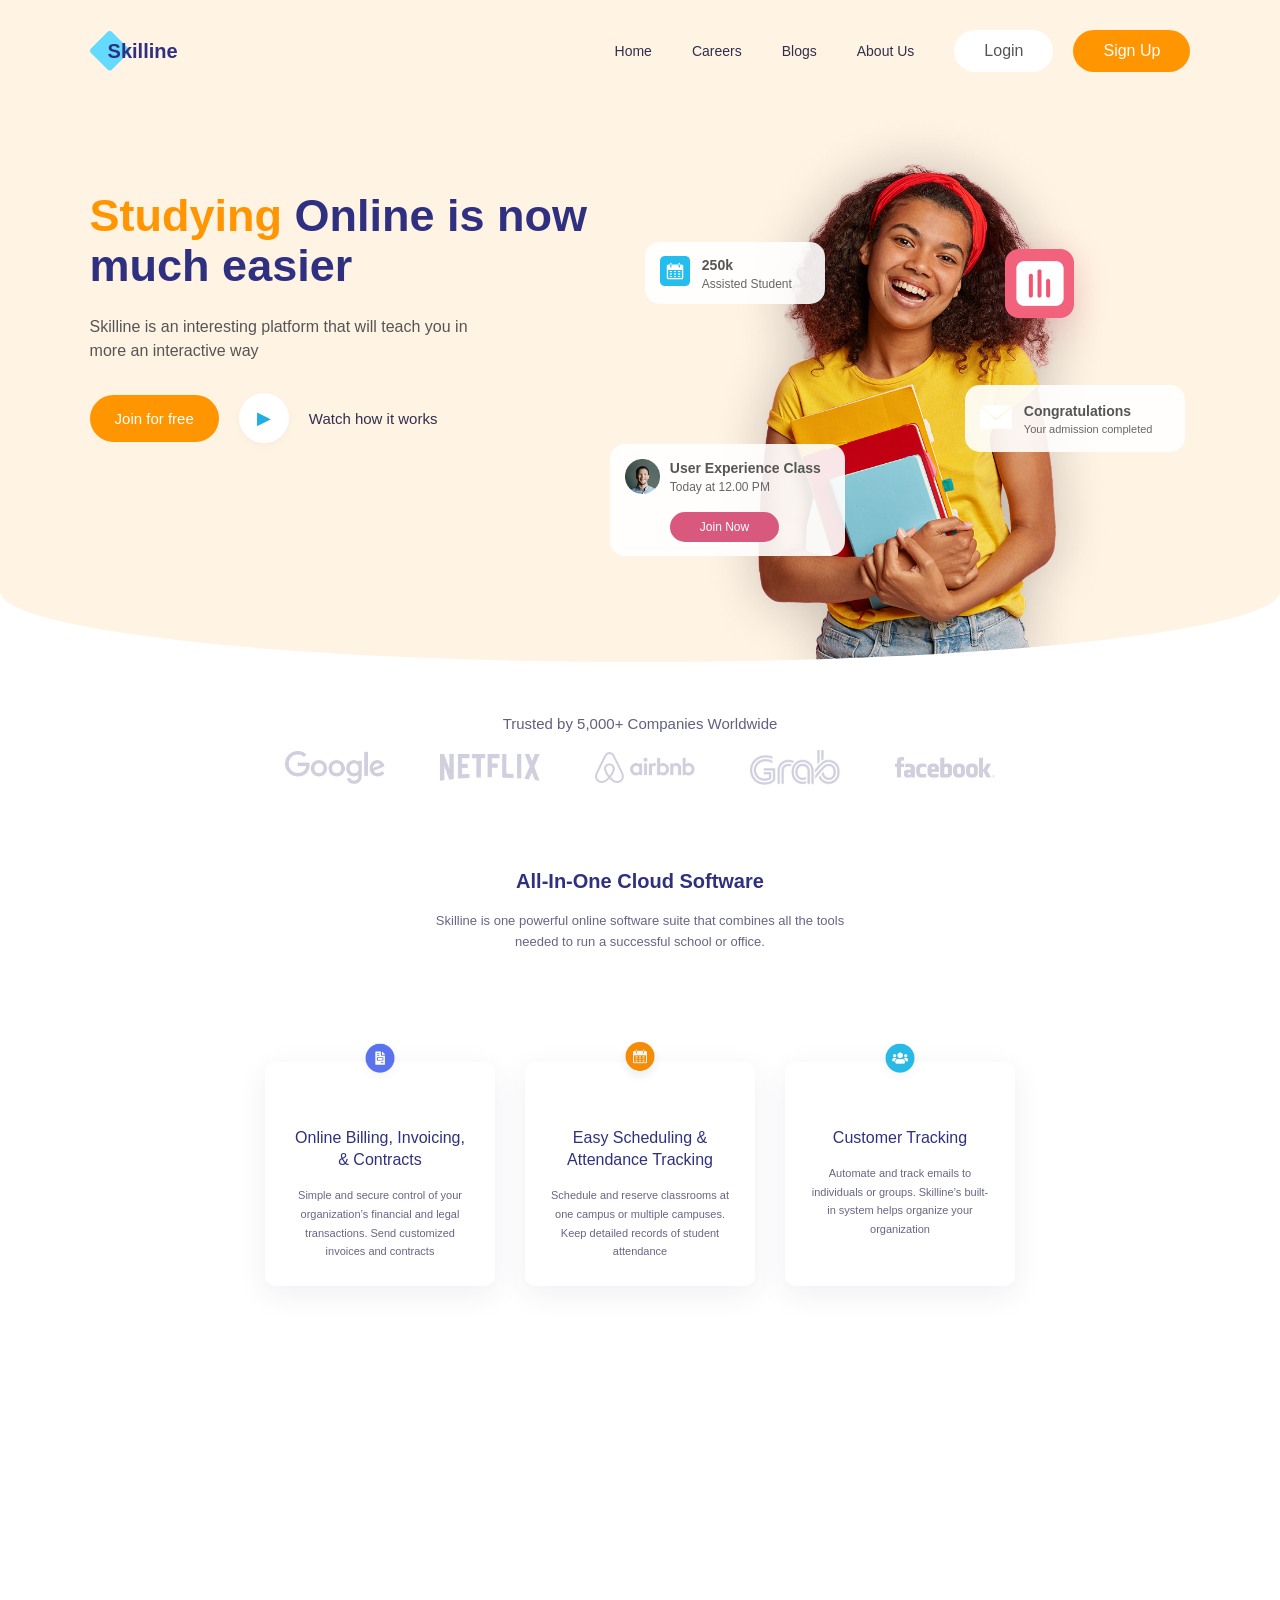
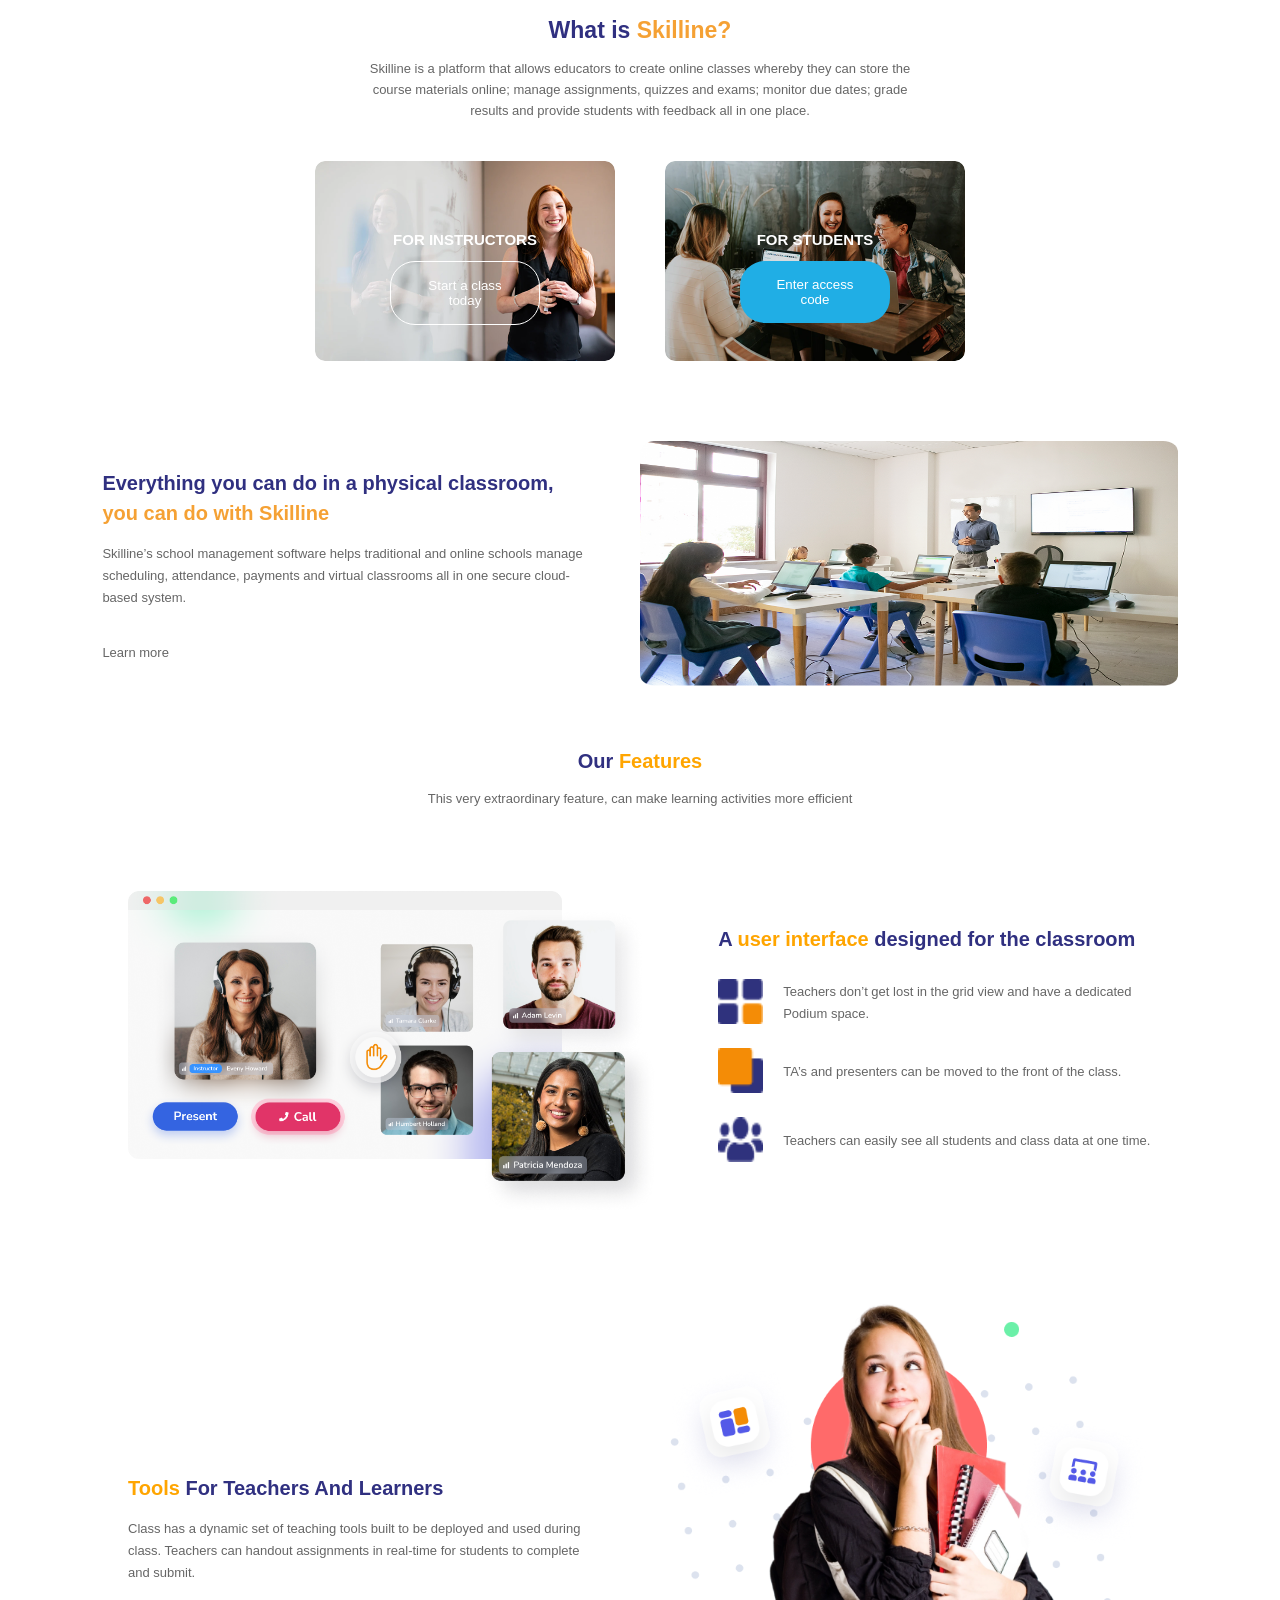
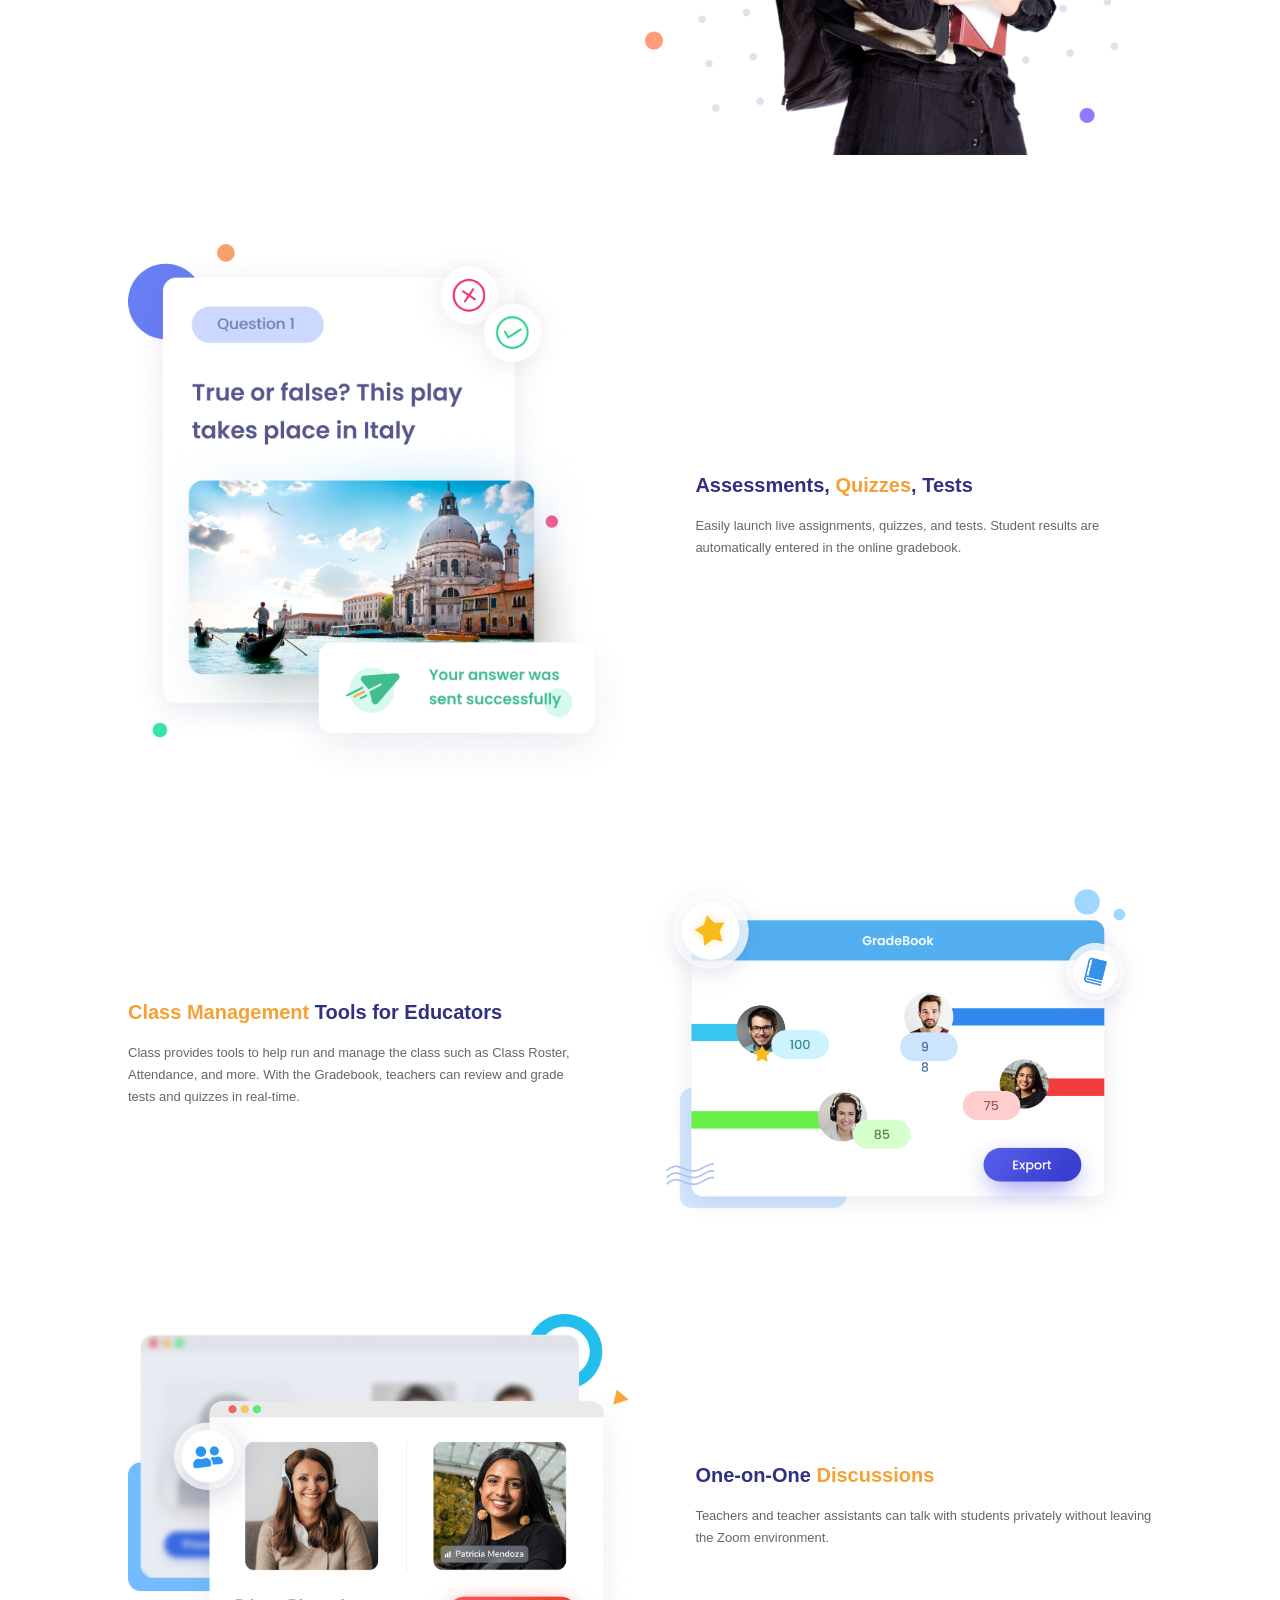
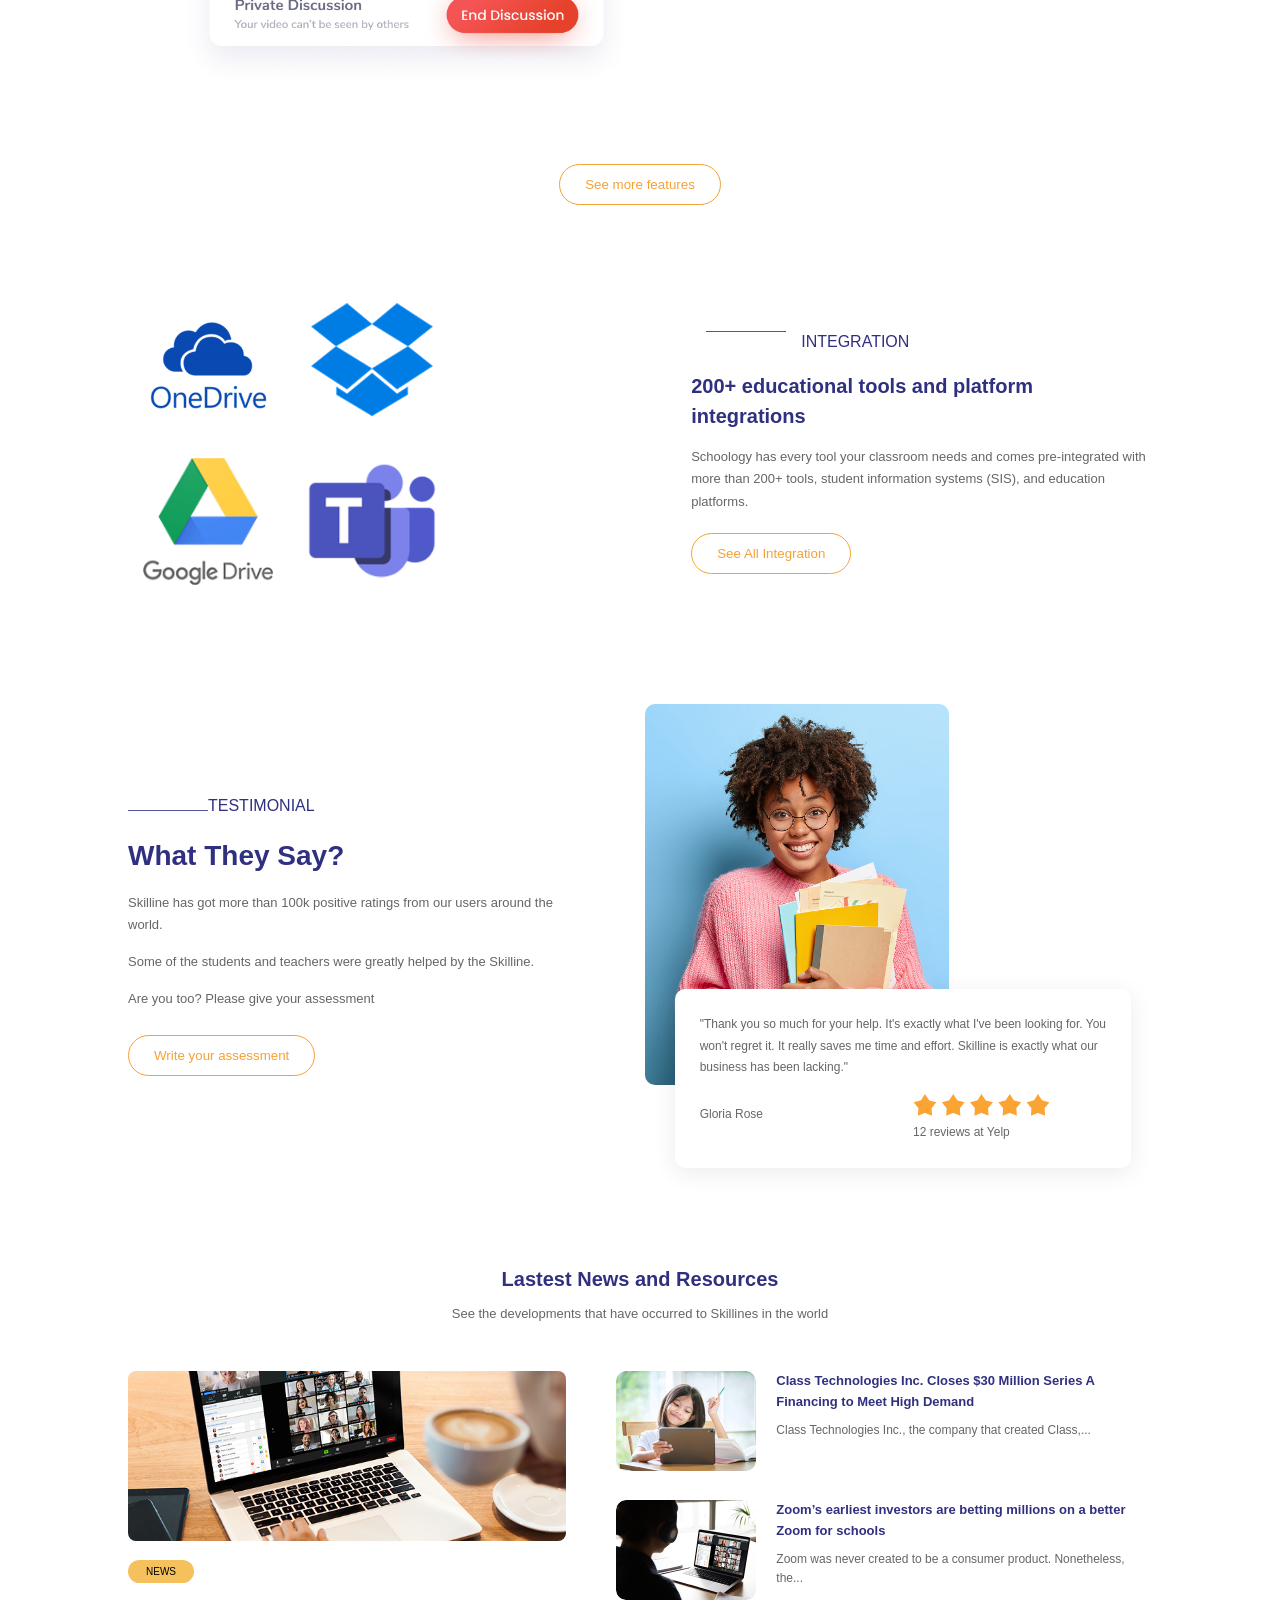
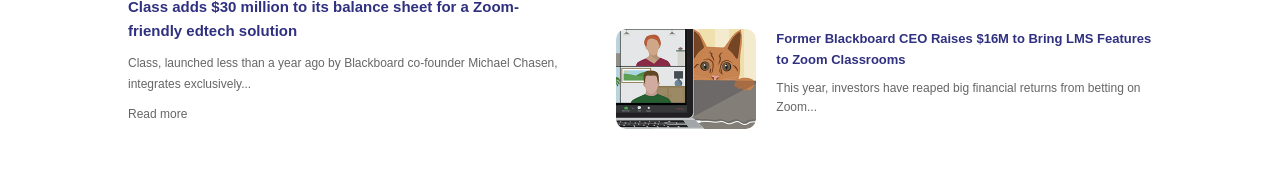
==== index.html @ 7d3dae61 "About section added" ====
<!doctype html>
<html lang="en">
  <head>
    <meta charset="UTF-8" />
    <meta name="viewport" content="width=device-width, initial-scale=1.0" />
    <title>Online learning landing page</title>
    <link rel="stylesheet" href="style.css" />
  </head>
  <body>
    <div class="main-wrapper">
      <header>
        <div class="home-wrapper">
          <div class="header">
            <div class="logo">
              <img src="images/Polygon 1.png" width="40px" height="40px" />
              <span class="logo-text">Skilline </span>
            </div>
            <div class="navbar">
              <div class="nav">
                <ul>
                  <li>Home</li>
                  <li>Careers</li>
                  <li>Blogs</li>
                  <li>About Us</li>
                </ul>
              </div>
              <div class="btn">
                <button class="btn-1">Login</button>
                <button class="btn-2">Sign Up</button>
              </div>
            </div>
          </div>
        </div>
      </header>
      <!-- home section -->
      <section class="hero">
        <div class="hero-content">
          <h1><span>Studying</span> Online is now much easier</h1>

          <p class="p1">
            Skilline is an interesting platform that will teach you in more an
            interactive way
          </p>

          <div class="hero-buttons">
            <button>Join for free</button>
            <button class="watch">▶</button>
            <span>Watch how it works</span>
          </div>
        </div>
        <div class="box">
          <div class="small-box1">
            <div class="student-box">
              <div><img src="images/Group 6.png" alt="" /></div>
              <div>
                <strong>250k</strong>
                <p>Assisted Student</p>
              </div>
            </div>
            <div class="user-box">
              <div><img src="images/Ellipse.png" alt="" /></div>
              <div>
                <strong>User Experience Class</strong><br />
                <p>Today at 12.00 PM</p>
                <br />
                <button>Join Now</button>
              </div>
            </div>
          </div>

          <div class="hero-image">
            <img
              src="images/lovely-teenage-girl-with-curly-hair-posing-yellow-tshirt-min 1.png"
              alt="Student"
            />
          </div>
          <div class="small-box2">
            <div class="icon"><img src="images/Group 9.png" alt="" /></div>
            <div class="congratulations-box">
              <div><img src="images/email 2 1.png" alt="" /></div>
              <div>
                <strong>Congratulations</strong>
                <p>Your admission completed</p>
              </div>
            </div>
          </div>
        </div>
      </section>
      <!-- career section -->
      <section class="career-section">
        <div class="wrapper">
          <div class="row-1">
            <p>Trusted by 5,000+ Companies Worldwide</p>
            <div>
              <img src="images/google-2015 1.png" alt="" />
              <img src="images/Vector (1).png" alt="" />
              <img src="images/Vector (2).png" alt="" />
              <img src="images/Vector (3).png" alt="" />
              <img src="images/Vector.png" alt="" />
            </div>
          </div>
          <div class="row-2">
            <h5>All-In-One Cloud Software</h5>
            <p>
              Skilline is one powerful online software suite that combines all
              the tools needed to run a successful school or office.
            </p>
          </div>
          <div class="row-3">
            <img src="images/Group 79.png" alt="" />
            <img src="images/Group 80.png" alt="" />
            <img src="images/Group 81.png" alt="" />
          </div>
          <div class="row-4">
            <div>
              <h5>Online Billing, Invoicing, & Contracts</h5>
              <p>
                Simple and secure control of your organization’s financial and
                legal transactions. Send customized invoices and contracts
              </p>
            </div>
            <div>
              <h5>Easy Scheduling & Attendance Tracking</h5>
              <p>
                Schedule and reserve classrooms at one campus or multiple
                campuses. Keep detailed records of student attendance
              </p>
            </div>
            <div>
              <h5>Customer Tracking</h5>
              <p>
                Automate and track emails to individuals or groups. Skilline’s
                built-in system helps organize your organization
              </p>
            </div>
          </div>
        </div>
      </section>
      <!-- blog section -->
      <section class="blog-section">
        <div class="blog-wrapper">
          <div class="blog-section">
            <div class="blog-row-1">
              <div class="ro1-content">
                <h4>What is <span>Skilline?</span></h4>
                <p>
                  Skilline is a platform that allows educators to create online
                  classes whereby they can store the course materials online;
                  manage assignments, quizzes and exams; monitor due dates;
                  grade results and provide students with feedback all in one
                  place.
                </p>
              </div>

              <div>
                <div>
                  <strong>FOR INSTRUCTORS</strong>
                  <button class="r-btn">Start a class today</button>
                  <img src="images/Rectangle 19.png" alt="" />
                </div>
                <div>
                  <strong>FOR STUDENTS</strong>
                  <button class="r-btn">Enter access code</button>
                  <img src="images/Rectangle 21.png" alt="" />
                </div>
              </div>
            </div>
            <div class="blog-row-2">
              <div>
                <strong
                  >Everything you can do in a physical classroom,
                  <span>you can do with Skilline</span></strong
                >
                <p>
                  Skilline’s school management software helps traditional and
                  online schools manage scheduling, attendance, payments and
                  virtual classrooms all in one secure cloud-based system.
                </p>
                <br />
                <p>Learn more</p>
              </div>
              <div>
                <img
                  src="images/confident-teacher-explaining-lesson-pupils 1.png"
                  alt=""
                />
              </div>
            </div>
          </div>
        </div>
      </section>
      <!-- about section -->
      <section class="about-section">
        <div class="about">
          <div class="about-row-1">
            <h5>Our <span>Features</span></h5>
            <p>
              This very extraordinary feature, can make learning activities more
              efficient
            </p>
          </div>

          <div class="about-row-2">
            <div class="col-1">
              <img
                src="images/Group 71.png"
                alt=""
                width="600px"
                height="336px"
              />
            </div>
            <div class="col-2">
              <h4>A <span>user interface</span> designed for the classroom</h4>
              <div class="about-row2-col2">
                <div><img src="images/Group 72.png" alt="" /></div>
                <div>
                  <p>
                    Teachers don’t get lost in the grid view and have a
                    dedicated Podium space.
                  </p>
                </div>
              </div>
              <div class="about-row2-col3">
                <div><img src="images/Group 73.png" alt="" /></div>
                <div>
                  <p>
                    TA’s and presenters can be moved to the front of the class.
                  </p>
                </div>
              </div>
              <div class="about-row2-col4">
                <div><img src="images/Vector (4).png" alt="" /></div>
                <div>
                  <p>
                    Teachers can easily see all students and class data at one
                    time.
                  </p>
                </div>
              </div>
            </div>
          </div>
          <div class="about-row-3">
            <div class="about-row-3-col-1">
              <h4><span> Tools</span> For Teachers And Learners</h4>
              <p>
                Class has a dynamic set of teaching tools built to be deployed
                and used during class. Teachers can handout assignments in
                real-time for students to complete and submit.
              </p>
            </div>
            <div class="about-row-3-col-2">
              <img src="images/Group 122.png" alt="" />
            </div>
          </div>
          <div class="about-row-4">
            <div class="about-row-4-col-1">
              <img src="images/Group 92.png" alt="" />
            </div>
            <div class="about-row-4-col-2">
              <h4>Assessments, <span>Quizzes</span>, Tests</h4>
              <p>
                Easily launch live assignments, quizzes, and tests. Student
                results are automatically entered in the online gradebook.
              </p>
            </div>
          </div>
          <div class="about-row-5">
            <div class="about-row-5-col-1">
              <h4><span>Class Management</span> Tools for Educators</h4>
              <p>
                Class provides tools to help run and manage the class such as
                Class Roster, Attendance, and more. With the Gradebook, teachers
                can review and grade tests and quizzes in real-time.
              </p>
            </div>
            <div class="about-row-5-col-2">
              <img src="images/Group 124.png" alt="" />
            </div>
          </div>
          <div class="about-row-6">
            <div class="about-row-6-col-1">
              <img src="images/Group 106.png" alt="" />
            </div>
            <div class="about-row-6-col-2">
              <h4>One-on-One <span>Discussions</span></h4>
              <p>
                Teachers and teacher assistants can talk with students privately
                without leaving the Zoom environment.
              </p>
            </div>
          </div>
          <div class="about-row-btn">
            <button>See more features</button>
          </div>
          <div class="about-row-7">
            <div>
              <img src="images/image 2.png" alt="" />
              <img src="images/image 5.png" alt="" />
              <img src="images/image 3.png" alt="" />
              <img src="images/image 6.png" alt="" />
            </div>
            <div>
              <img src="images/Line 5.png" alt="" />INTEGRATION
              <h4>200+ educational tools and platform integrations</h4>
              <p>
                Schoology has every tool your classroom needs and comes
                pre-integrated with more than 200+ tools, student information
                systems (SIS), and education platforms.
              </p>
              <button>See All Integration</button>
            </div>
          </div>
          <div class="about-row-8">
            <div class="about-row-8-col-1">
              <img src="images/Line 5.png" alt="" />TESTIMONIAL
              <h4>What They Say?</h4>
              <p>
                Skilline has got more than 100k positive ratings from our users
                around the world.
              </p>
              <p>
                Some of the students and teachers were greatly helped by the
                Skilline.
              </p>
              <p>Are you too? Please give your assessment</p>
              <button>Write your assessment</button>
            </div>
            <div class="about-row-8-col-2">
              <div>
                <img
                  src="images/smiling-woman-with-afro-posing-pink-sweater 1.png"
                  alt=""
                />
              </div>
              <div>
                <p>
                  "Thank you so much for your help. It's exactly what I've been
                  looking for. You won't regret it. It really saves me time and
                  effort. Skilline is exactly what our business has been
                  lacking."
                </p>
                <div class="name-rate">
                  <div class="name"><p>Gloria Rose</p></div>
                  <div class="rate">
                    <img src="images/Group 29.png" alt="" />
                    <p>12 reviews at Yelp</p>
                  </div>
                </div>
              </div>
            </div>
          </div>
          <div class="about-row-9">
            <div class="about-row-9-R1">
              <h4>Lastest News and Resources</h4>
              <p>
                See the developments that have occurred to Skillines in the
                world
              </p>
            </div>
            <div class="about-row-9-R2">
              <div class="about-row-9-R2-col-1">
                <img src="images/Rectangle 32.png" alt="" />
                <button>NEWS</button>
                <h5>
                  Class adds $30 million to its balance sheet for a
                  Zoom-friendly edtech solution
                </h5>
                <p>
                  Class, launched less than a year ago by Blackboard co-founder
                  Michael Chasen, integrates exclusively...
                </p>
                <p>Read more</p>
              </div>
              <div class="about-row-9-R2-col-2">
                <div class="news-1">
                  <div><img src="images/Rectangle 33.png" alt="" /></div>
                  <div>
                    <h5>
                      Class Technologies Inc. Closes $30 Million Series A
                      Financing to Meet High Demand
                    </h5>
                    <p>
                      Class Technologies Inc., the company that created
                      Class,...
                    </p>
                  </div>
                </div>
                <div class="news-2">
                  <div><img src="images/Rectangle 34.png" alt="" /></div>
                  <div>
                    <h5>
                      Zoom’s earliest investors are betting millions on a better
                      Zoom for schools
                    </h5>
                    <p>
                      Zoom was never created to be a consumer product.
                      Nonetheless, the...
                    </p>
                  </div>
                </div>
                <div class="news-3">
                  <div><img src="images/Rectangle 37.png" alt="" /></div>
                  <div>
                    <h5>
                      Former Blackboard CEO Raises $16M to Bring LMS Features to
                      Zoom Classrooms
                    </h5>
                    <p>
                      This year, investors have reaped big financial returns
                      from betting on Zoom...
                    </p>
                  </div>
                </div>
              </div>
            </div>
          </div>
        </div>
      </section>
    </div>

</body>

</html>
---- style.css ----
* {
  margin: 0;
  padding: 0;
  box-sizing: border-box;
}

body {
  font-family: Arial, Helvetica, sans-serif;
  color: #303080;
}
.main-wrapper {
}

/* HEADER */

.home-wrapper {
  background-color: #fff3e4;
  padding: 30px 7% 0;
}

.header {
  display: flex;
  justify-content: space-between;
  align-items: center;
}

/* LOGO */

.logo {
  display: flex;
  align-items: center;
  gap: 8px;
}

.logo img {
  width: 40px;
  height: 40px;
}

.logo-text {
  font-size: 20px;
  font-weight: 600;
  margin-left: -30px;
}

/* NAVIGATION */

.navbar {
  display: flex;
  align-items: center;
  gap: 40px;
}

.nav ul {
  display: flex;
  align-items: center;
  gap: 40px;
  list-style: none;
}

.nav li {
  color: #30304d;
  font-size: 14px;
  cursor: pointer;
}

/* HEADER BUTTONS */

.btn {
  display: flex;
  gap: 20px;
}

.btn button {
  padding: 12px 30px;
  border: none;
  border-radius: 25px;
  cursor: pointer;
}

.btn-1 {
  background-color: white;
  color: #555;
  font-size: 1rem;
  font-weight: 400;
}

.btn-2 {
  background-color: #ff9500;
  color: white;
  font-size: 1rem;
  font-weight: 400;
}

/* HERO */

.hero {
  position: relative;
  background-color: #fff3e4;
  min-height: 590px;
  padding: 100px 7% 0;
  display: flex;
  align-items: center;
  overflow: hidden;
  border-radius: 0 0 50% 50% / 0 0 12% 12%;
}

/* HERO CONTENT */

.hero-content {
  width: 48%;
  z-index: 3;
  margin-top: -200px;
}

.hero-content h1 {
  font-size: 45px;
  line-height: 1.1;
  color: #303080;
  max-width: 500px;
}

.hero-content h1 span {
  color: #ff9500;
}

/* DESCRIPTION */

.hero-content p {
  margin-top: 25px;
  line-height: 1.5;
  color: #555;
  max-width: 400px;
}

/* HERO BUTTONS */

.hero-buttons {
  display: flex;
  align-items: center;
  gap: 20px;
  margin-top: 30px;
}

.hero-buttons button {
  border: none;
  border-radius: 25px;
  cursor: pointer;
}

/* JOIN FOR FREE */

.hero-buttons button:first-child {
  padding: 15px 25px;
  background-color: #ff9500;
  color: white;
  font-size: 15px;
}

/* PLAY BUTTON */

.watch {
  width: 50px;
  height: 50px;
  background-color: white;
  color: #20aee5;
  font-size: 18px;
  box-shadow: 0 3px 10px rgba(0, 0, 0, 0.03);
}

/* WATCH TEXT */

.hero-buttons span {
  color: #30304d;
  font-size: 15px;
}

/* RIGHT SIDE */

.box {
  position: absolute;
  right: 9%;
  bottom: 0;
  width: 550px;
  height: 520px;
}

/* GIRL IMAGE */

.hero-image {
  position: absolute;
  right: 40px;
  bottom: 0;
  width: 430px;
  z-index: 2;
}

.hero-image img {
  display: block;
  width: 100%;
  height: auto;
}

/* 250K STUDENT CARD */

.small-box1 {
  position: absolute;
  left: -60px;
  top: 100px;
  z-index: 4;
}

/* CARD */

.student-box {
  background-color: rgba(255, 255, 255, 0.9);
  padding: 15px;
  width: 180px;
  height: 62px;
  border-radius: 15px;
  display: flex;
  align-items: center;
  gap: 12px;
  margin-left: 90px;
}

/* ICON */

.student-box img {
  width: 30px;
  height: auto;
}

/* NUMBER */

.student-box strong {
  font-size: 14px;
  color: #555;
}

/* TEXT */

.student-box p {
  font-size: 12px;
  color: #666;
  margin-top: 3px;
}

/* USER EXPERIENCE CARD */

.user-box {
  background-color: rgba(255, 255, 255, 0.9);
  padding: 15px;
  width: 235px;
  height: 112px;
  border-radius: 15px;
  display: flex;
  align-items: flex-start;
  gap: 10px;
  margin-top: 140px;
  margin-left: 55px;
}

/* USER IMAGE */

.user-box img {
  width: 35px;
  height: 35px;
}

/* USER TITLE */

.user-box strong {
  font-size: 14px;
  color: #555;
}

/* USER TIME */

.user-box p {
  font-size: 12px;
  color: #666;
  margin-top: 3px;
}

/* JOIN NOW BUTTON */

.user-box button {
  padding: 8px 30px;
  border: none;
  border-radius: 25px;
  background-color: #d8587e;
  color: white;
  cursor: pointer;
  font-size: 12px;
}

/* CONGRATULATIONS CARD */

.small-box2 {
  position: absolute;
  right: -70px;
  top: 215px;
  z-index: 4;
}

/* CARD */

.congratulations-box {
  background-color: rgba(255, 255, 255, 0.9);
  padding: 15px;
  width: 220px;
  height: 67px;
  border-radius: 15px;
  display: flex;
  align-items: center;
  gap: 12px;
  margin-top: 15px;
  margin-right: 50px;
}

/* EMAIL ICON */

.congratulations-box img {
  width: 32px;
  height: auto;
}

/* TITLE */

.congratulations-box strong {
  font-size: 14px;
  color: #555;
}

/* DESCRIPTION */

.congratulations-box p {
  font-size: 11px;
  color: #666;
  margin-top: 3px;
}

/* PINK CHART ICON */

.icon {
  margin-top: -140px;
}

/* Career section */
/*  */
.wrapper {
  width: 100%;
  min-height: 100vh;
  padding: 28px 8% 70px;
  text-align: center;
}

.row-1 {
  display: flex;
  flex-direction: column;
  align-items: center;
}



.row-1 > p {
  font-size: 15px;
  color: #606080;
  margin-bottom: 18px;
}

/* COMPANY LOGOS */

.row-1 > div {
  width: 100%;
  display: flex;
  align-items: center;
  justify-content: center;
  gap: 55px;
}

/* LOGO IMAGES */

.row-1 img {
  max-width: 100px;
  max-height: 35px;
}

.row-2 {
  margin-top: 85px;
  display: flex;
  flex-direction: column;
  align-items: center;
}

/* HEADING */

.row-2 h5 {
  font-size: 20px;
  color: #303080;
  font-weight: 700;
  margin-bottom: 18px;
}

.row-2 h5 span {
  color: #ff9500;
}

/* DESCRIPTION */

.row-2 p {
  max-width: 410px;
  font-size: 13px;
  line-height: 1.6;
  color: #666685;
}

.row-3 {
  display: grid;
  grid-template-columns: repeat(3, 1fr);
  gap: 30px;
  max-width: 750px;
  margin: 82px auto 0;
}

/* ICONS */

.row-3 img {
  width: 52px;
  height: 52px;
  justify-self: center;
  position: relative;
  z-index: 2;
}

.row-4 {
  display: grid;
  grid-template-columns: repeat(3, 1fr);
  gap: 30px;
  max-width: 750px;
  margin: -25px auto 0;
}

/* INDIVIDUAL CARD */

.row-4 > div {
  min-height: 215px;
  padding: 65px 25px 25px;
  background-color: #ffffff;
  border-radius: 10px;
  box-shadow: 0 8px 30px rgba(45, 45, 100, 0.08);
  display: flex;
  flex-direction: column;
  align-items: center;
}

/* CARD HEADING */

.row-4 h5 {
  max-width: 210px;
  font-size: 16px;
  line-height: 1.4;
  color: #303080;
  font-weight: 500;
  margin-bottom: 15px;
}

/* CARD DESCRIPTION */

.row-4 p {
  max-width: 205px;
  font-size: 11px;
  line-height: 1.7;
  color: #666685;
}
.career-section {
  margin-top: 25px;
}
.blog-wrapper {
    width: 100%;
    padding: 30px 8%;
}

/* blog section */
/* FIRST ROW */

.blog-row-1 {
    text-align: center;
}

.ro1-content h4 {
    font-size: 23px;
    margin-bottom: 15px;
     span{
      color: #F5A134;
    }
}

.ro1-content p {
    width: 550px;
    max-width: 100%;
    margin: auto;
    line-height: 1.6;
    color: #666;
    font-size: 13px;
}


/* TOP IMAGES */

.blog-row-1 > div:nth-child(2) {
    display: flex;
    justify-content: center;
    gap: 50px;
    margin-top: 40px;
}

.blog-row-1 > div:nth-child(2) > div {
    width: 300px;
    height: 200px;
    position: relative;
    overflow: hidden;
    border-radius: 10px;
}

.blog-row-1 img {
    width: 100%;
    height: 100%;
    object-fit: cover;
}


/* TEXT ON IMAGES */

.blog-row-1 strong {
    position: absolute;
    top: 70px;
    left: 0;
    width: 100%;
    color: white;
    z-index: 2;
    font-size: 15px;
}


/* BUTTONS ON IMAGES */

.blog-row-1 .r-btn {
    position: absolute;
    top: 100px;
    left: 50%;
    transform: translateX(-50%);
    padding: 1rem 2rem;
    border: 1px solid white;
    border-radius: 25px;
    background: transparent;
    color: white;
    z-index: 2;
    
}

.blog-row-1 > div:nth-child(2) > div:nth-child(2) button {
    background: #20aee5;
    border: none;
   
}


/* SECOND ROW */

.blog-row-2 {
    display: flex;
    align-items: center;
    justify-content: space-between;

    gap: 50px;

    margin-top: 80px;
}


/* LEFT SIDE */

.blog-row-2 > div:first-child {
    width: 45%;
}

.blog-row-2 strong {
    font-size: 20px;
    line-height: 1.5;
    span{
      color: #F5A134;
    }
}

.blog-row-2 p {
    margin-top: 15px;
    line-height: 1.7;
    font-size: 13px;
    color: #666;
}


/* RIGHT IMAGE */

.blog-row-2 > div:last-child {
    width: 50%;
}

.blog-row-2  img {
    width: 100%;
    height: 245px;
    border-radius: 10px;
}




/* ABOUT SECTION */

.about {
  width: 100%;
  padding: 30px 10%;
  span{
    color: orange;
  }
}

/* FIRST ROW */

.about-row-1 {
  text-align: center;
}

.about-row-1 h5 {
  font-size: 20px;
  margin-bottom: 18px;
}

.about-row-1 p {
  color: #666;
  font-size: 13px;
}

/* SECOND ROW */

.about-row-2 {
  display: flex;
  align-items: center;
  justify-content: space-between;
  margin-top: 85px;
  gap: 60px;
}

/* LEFT IMAGE */

.col-1 {
  width: 55%;
}

.col-1 img {
  width: 100%;
  height: auto;
}

/* RIGHT CONTENT */

.col-2 {
  width: 45%;
}

.col-2 h4 {
  font-size: 20px;
  line-height: 1.5;
  margin-bottom: 25px;
}

/* FEATURES */

.about-row2-col2,
.about-row2-col3,
.about-row2-col4 {
  display: flex;
  align-items: center;
  gap: 20px;
  margin-bottom: 20px;
}

/* ICON */

.about-row2-col2 img,
.about-row2-col3 img,
.about-row2-col4 img {
  width: 45px;
  height: 45px;
}

/* TEXT */

.about-row2-col2 p,
.about-row2-col3 p,
.about-row2-col4 p {
  color: #666;
  font-size: 13px;
  line-height: 1.7;
}

.about-row-3 {
  display: flex;
  align-items: center;
  justify-content: space-between;

  margin-top: 80px;
  gap: 60px;
}

/* LEFT TEXT */

.about-row-3-col-1 {
  width: 45%;
}

.about-row-3-col-1 h4 {
  font-size: 20px;
  line-height: 1.5;
  margin-bottom: 15px;
}

.about-row-3-col-1 p {
  color: #666;
  font-size: 13px;
  line-height: 1.7;
}

/* RIGHT IMAGE */

.about-row-3-col-2 {
  width: 50%;
}

.about-row-3-col-2 img {
  width: 100%;
  height: auto;
}
/* 
   ROW 4
*/

.about-row-4 {
    display: flex;
    align-items: center;
    justify-content: space-between;

    margin-top: 80px;
    gap: 60px;
}

.about-row-4-col-1 {
    width: 50%;
}

.about-row-4-col-1 img {
    width: 100%;
    height: auto;
}

.about-row-4-col-2 {
    width: 45%;
}

.about-row-4-col-2 h4 {
    font-size: 20px;
    line-height: 1.5;
    margin-bottom: 15px;
}

.about-row-4-col-2 h4 span {
    color: #F5A134;
}

.about-row-4-col-2 p {
    font-size: 13px;
    line-height: 1.7;
    color: #666;
}


/*
   ROW 5
 */

.about-row-5 {
    display: flex;
    align-items: center;
    justify-content: space-between;

    margin-top: 80px;
    gap: 60px;
}

.about-row-5-col-1 {
    width: 45%;
}

.about-row-5-col-1 h4 {
    font-size: 20px;
    line-height: 1.5;
    margin-bottom: 15px;
}

.about-row-5-col-1 h4 span {
    color: #F5A134;
}

.about-row-5-col-1 p {
    font-size: 13px;
    line-height: 1.7;
    color: #666;
}

.about-row-5-col-2 {
    width: 50%;
}

.about-row-5-col-2 img {
    width: 100%;
    height: auto;
}


/*
   ROW 6
 */

.about-row-6 {
    display: flex;
    align-items: center;
    justify-content: space-between;

    margin-top: 80px;
    gap: 60px;
}

.about-row-6-col-1 {
    width: 50%;
}

.about-row-6-col-1 img {
    width: 100%;
    height: auto;
}

.about-row-6-col-2 {
    width: 45%;
}

.about-row-6-col-2 h4 {
    font-size: 20px;
    line-height: 1.5;
    margin-bottom: 15px;
}

.about-row-6-col-2 h4 span {
    color: #F5A134;
}

.about-row-6-col-2 p {
    font-size: 13px;
    line-height: 1.7;
    color: #666;
}


/* 
   SEE MORE BUTTON
*/

.about-row-btn {
    text-align: center;
    margin-top: 70px;
}

.about-row-btn button {
    padding: 12px 25px;

    border: 1px solid #F5A134;
    border-radius: 25px;

    background-color: white;

    color: #F5A134;

    cursor: pointer;
}


/* 
   ROW 7
 */

.about-row-7 {
    display: flex;
    align-items: center;
    justify-content: space-between;

    margin-top: 80px;
    gap: 60px;
}

.about-row-7 > div {
    width: 45%;
}


/* LOGOS */

.about-row-7 img {
    max-width: 130px;
    margin: 15px;
}


/* INTEGRATION CONTENT */

.about-row-7 h4 {
    font-size: 20px;
    line-height: 1.5;

    margin-top: 20px;
}

.about-row-7 p {
    font-size: 13px;
    line-height: 1.7;

    color: #666;

    margin-top: 15px;
}

.about-row-7 button {
    margin-top: 20px;

    padding: 12px 25px;

    border: 1px solid #F5A134;
    border-radius: 25px;

    background-color: white;

    color: #F5A134;
}


/* 
   ROW 8
*/

.about-row-8 {
    display: flex;
    align-items: center;
    justify-content: space-between;

    margin-top: 100px;
    gap: 60px;
}


/* LEFT */

.about-row-8-col-1 {
    width: 45%;
}

.about-row-8-col-1 h4 {
    font-size: 28px;
    margin-top: 25px;
    margin-bottom: 20px;
}

.about-row-8-col-1 p {
    font-size: 13px;
    line-height: 1.7;

    color: #666;

    margin-bottom: 15px;
}

.about-row-8-col-1 button {
    margin-top: 10px;

    padding: 12px 25px;

    border: 1px solid #F5A134;
    border-radius: 25px;

    background-color: white;

    color: #F5A134;
}


/* RIGHT */

.about-row-8-col-2 {
    width: 50%;
}

.about-row-8-col-2 > div:first-child {
    width: 60%;
}

.about-row-8-col-2 > div:first-child img {
    width: 100%;
    height: auto;
    border-radius: 10px;
}


/* TESTIMONIAL BOX */

.about-row-8-col-2 > div:last-child {
    background-color: white;

    padding: 25px;

    width: 90%;

    margin-top: -100px;
    margin-left: 30px;

    position: relative;

    box-shadow: 0 5px 25px rgba(0, 0, 0, 0.08);

    border-radius: 10px;
}

.about-row-8-col-2 > div:last-child p {
    font-size: 12px;
    line-height: 1.8;

    color: #666;
}
.name-rate{
    display: flex;
    gap: 150px;
    margin-top: 15px;
    .name{
        margin-top: 10px;
    }
}



/* 
   ROW 9
*/

.about-row-9 {
    margin-top: 100px;
}


/* TITLE */

.about-row-9-R1 {
    text-align: center;
}

.about-row-9-R1 h4 {
    font-size: 20px;
    margin-bottom: 15px;
}

.about-row-9-R1 p {
    font-size: 13px;
    color: #666;
}


/*
   NEWS 
 */

.about-row-9-R2 {
    display: flex;
    justify-content: space-between;
    gap: 50px;

    margin-top: 50px;
}


/* 
   LARGE NEWS
 */

.about-row-9-R2-col-1 {
    width: 45%;
}

.about-row-9-R2-col-1 img {
    width: 100%;
    height: 170px;

    object-fit: cover;

    border-radius: 8px;
}

.about-row-9-R2-col-1 button {
    margin-top: 15px;

    padding: 6px 18px;

    border: none;
    border-radius: 20px;

    background-color: #f5c15d;

    font-size: 10px;
}

.about-row-9-R2-col-1 h5 {
    font-size: 15px;

    line-height: 1.6;

    margin-top: 12px;
}

.about-row-9-R2-col-1 p {
    font-size: 12px;

    line-height: 1.7;

    color: #666;

    margin-top: 10px;
}


/* 
   SMALL NEWS AREA
 */

.about-row-9-R2-col-2 {
    width: 55%;
}


/* 
   NEWS 1
*/

.news-1 {
    display: flex;
    gap: 20px;

    margin-bottom: 25px;
}

.news-1 img {
    width: 140px;
    height: 100px;

    object-fit: cover;

    border-radius: 10px;
}

.news-1 h5 {
    font-size: 13px;
    line-height: 1.6;
}

.news-1 p {
    font-size: 12px;
    line-height: 1.6;

    color: #666;

    margin-top: 8px;
}


/*
   NEWS 2
*/

.news-2 {
    display: flex;
    gap: 20px;

    margin-bottom: 25px;
}

.news-2 img {
    width: 140px;
    height: 100px;

    object-fit: cover;

    border-radius: 10px;
}

.news-2 h5 {
    font-size: 13px;
    line-height: 1.6;
}

.news-2 p {
    font-size: 12px;
    line-height: 1.6;

    color: #666;

    margin-top: 8px;
}


/* 
   NEWS 3
*/

.news-3 {
    display: flex;
    gap: 20px;

    margin-bottom: 25px;
}

.news-3 img {
    width: 140px;
    height: 100px;

    object-fit: cover;

    border-radius: 10px;
}

.news-3 h5 {
    font-size: 13px;
    line-height: 1.6;
}

.news-3 p {
    font-size: 12px;
    line-height: 1.6;

    color: #666;

    margin-top: 8px;
}

/* 
   FOOTER
 */

.footer {
    background-color: #252842;

    min-height: 290px;

    padding: 35px 20px;

    text-align: center;

    color: #b8b9cc;
}


/* LOGO */

.footer-logo {
    display: flex;

    justify-content: center;

    align-items: center;

    gap: 20px;
}

.footer-logo div {
    display: flex;

    align-items: center;

    gap: 5px;

    border-right: 1px solid #555870;

    padding-right: 20px;
}

.footer-logo img {
    width: 40px;
    height: 40px;
}

.footer-logo strong {
    color: white;

    font-size: 18px;
}

.footer-logo span {
    color: white;

    font-size: 12px;

    text-align: left;

    line-height: 1.4;
}


/* NEWSLETTER */

.newsletter {
    margin-top: 50px;
}

.newsletter p {
    font-size: 14px;

    margin-bottom: 10px;
}


/* INPUT BUTTON */

.subscribe {
    display: flex;

    justify-content: center;

    gap: 10px;
}

.subscribe input {
    width: 200px;

    padding: 10px 15px;

    border: 1px solid #555870;

    border-radius: 25px;

    background-color: transparent;

    color: white;

    outline: none;
}

.subscribe input::placeholder {
    color: #85869a;
}

.subscribe button {
    padding: 10px 20px;

    border: none;

    border-radius: 25px;

    background-color: #4b4bd8;

    color: white;

    cursor: pointer;
}


/* LINKS */

.footer-links {
    display: flex;

    justify-content: center;

    gap: 10px;

    margin-top: 48px;

    font-size: 12px;
}

.footer-links a {
    color: #b8b9cc;

    text-decoration: none;
}


/* COPYRIGHT */

.copyright {
    margin-top: 15px;

    font-size: 12px;
}
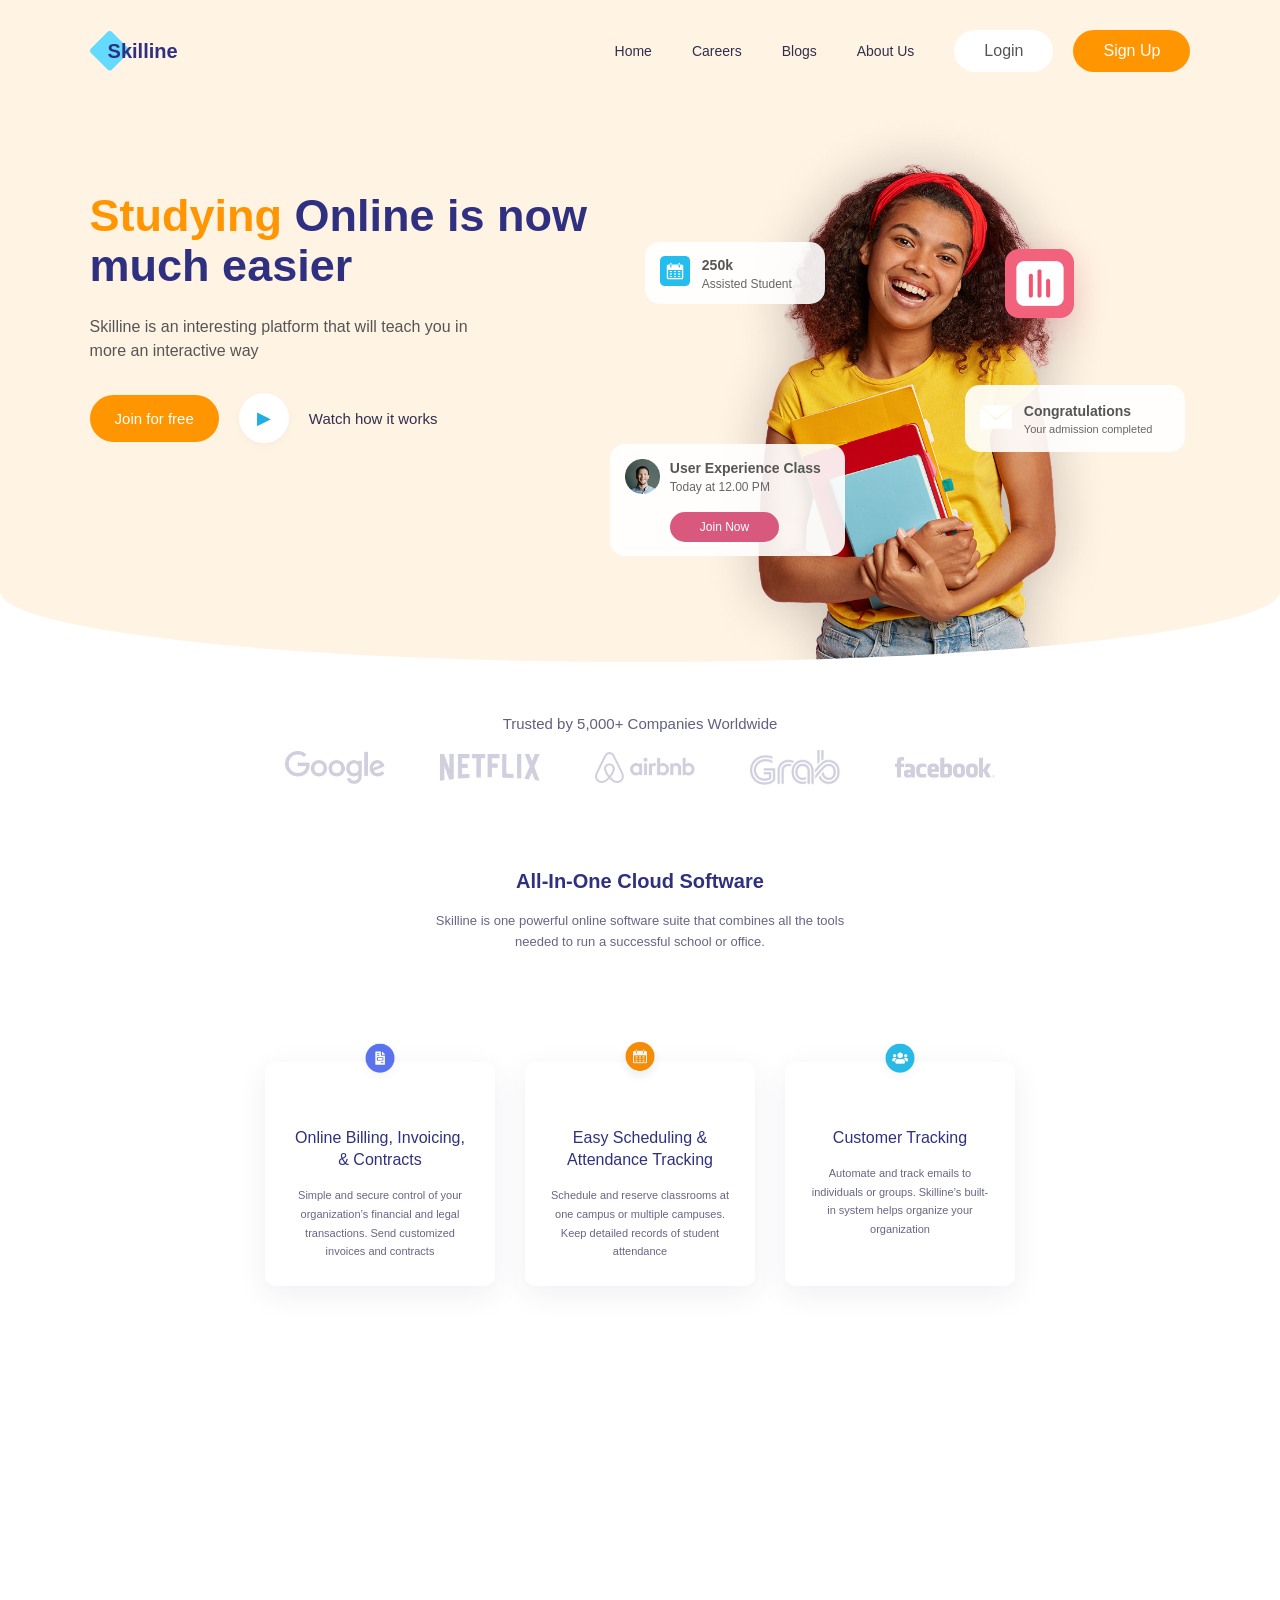
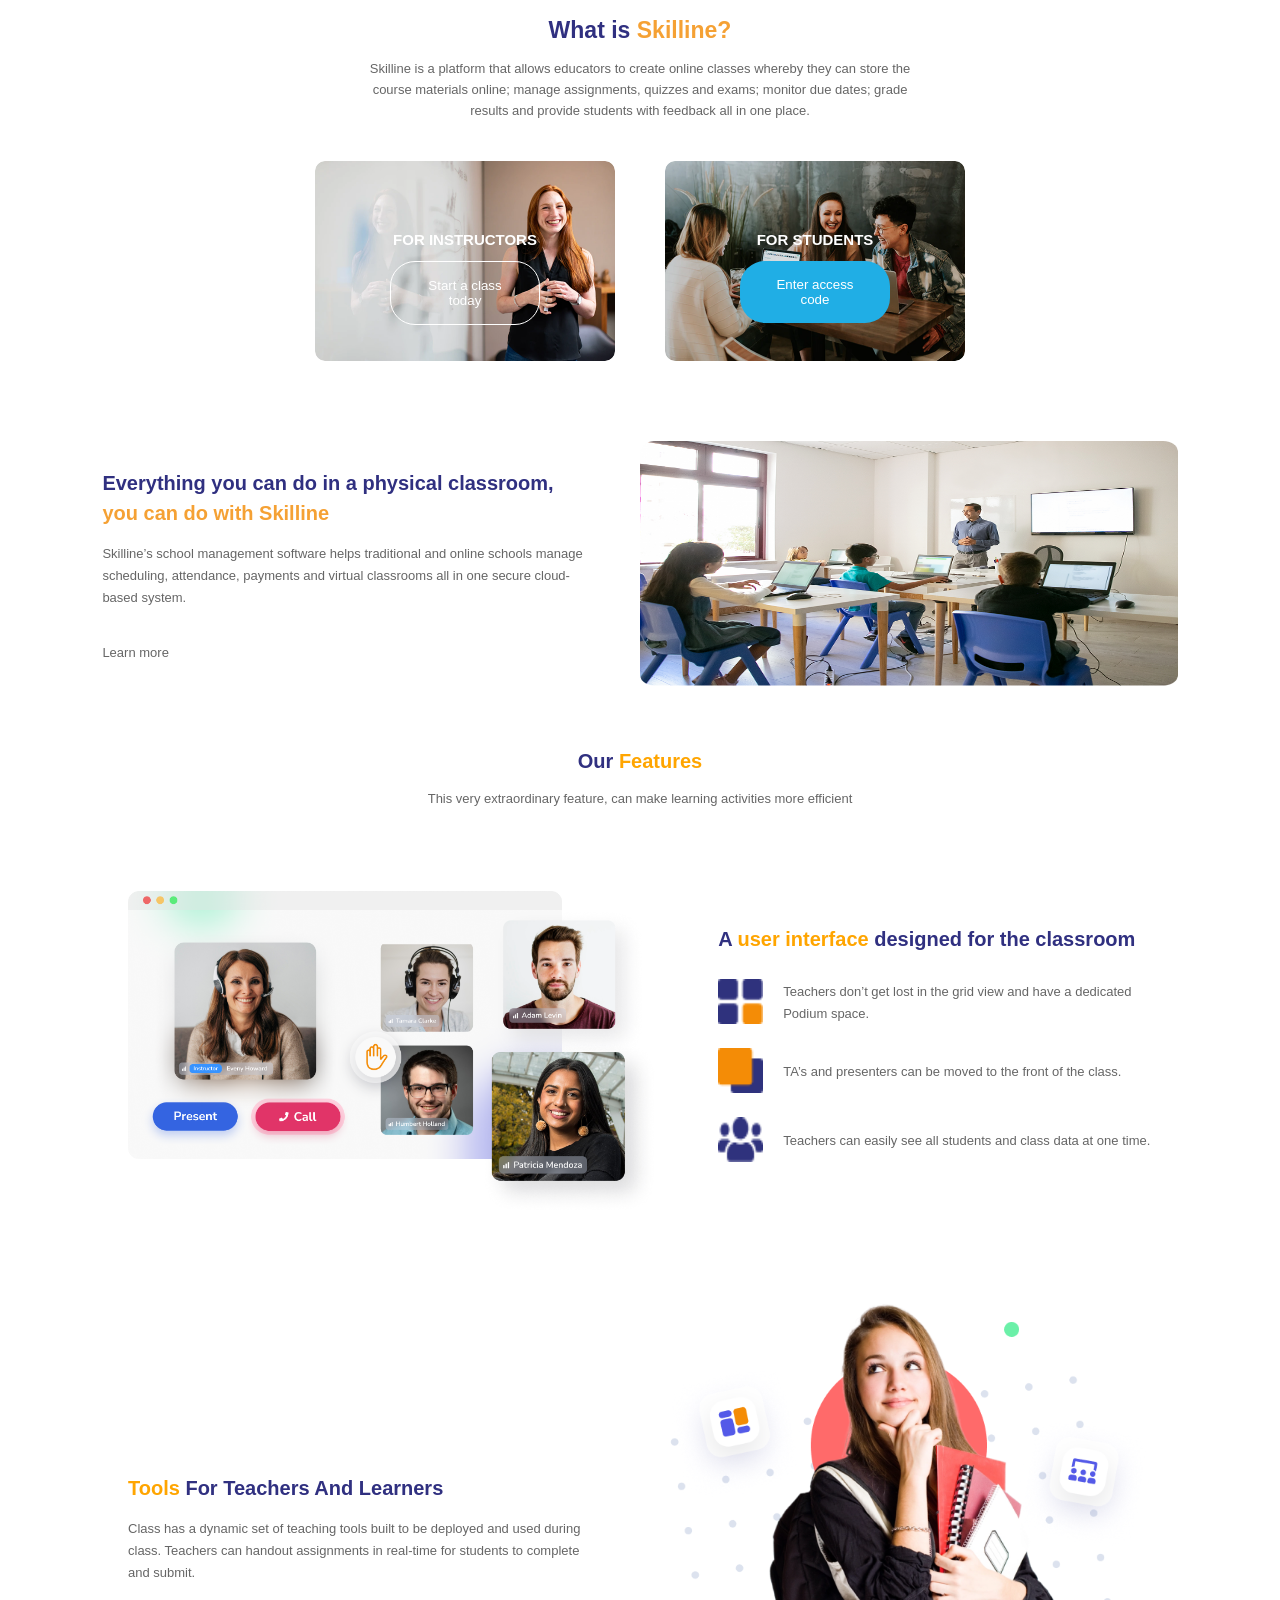
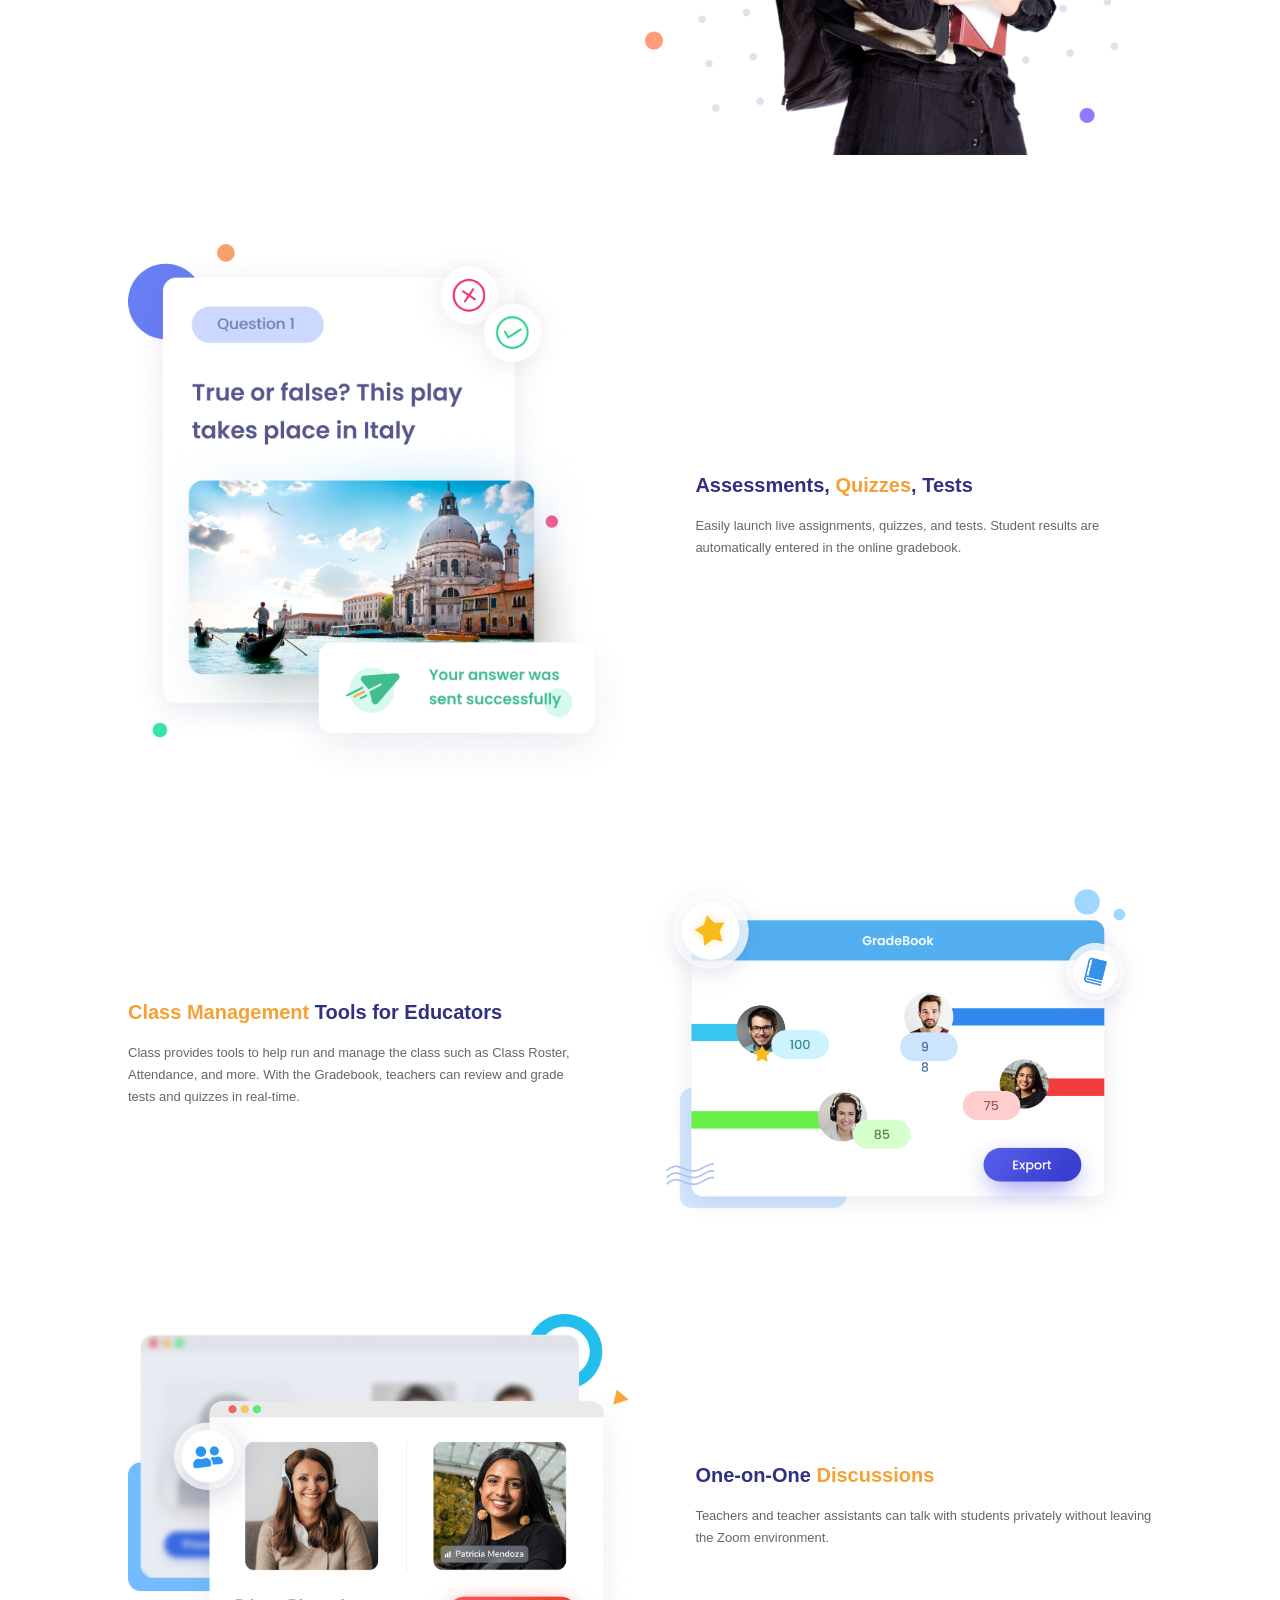
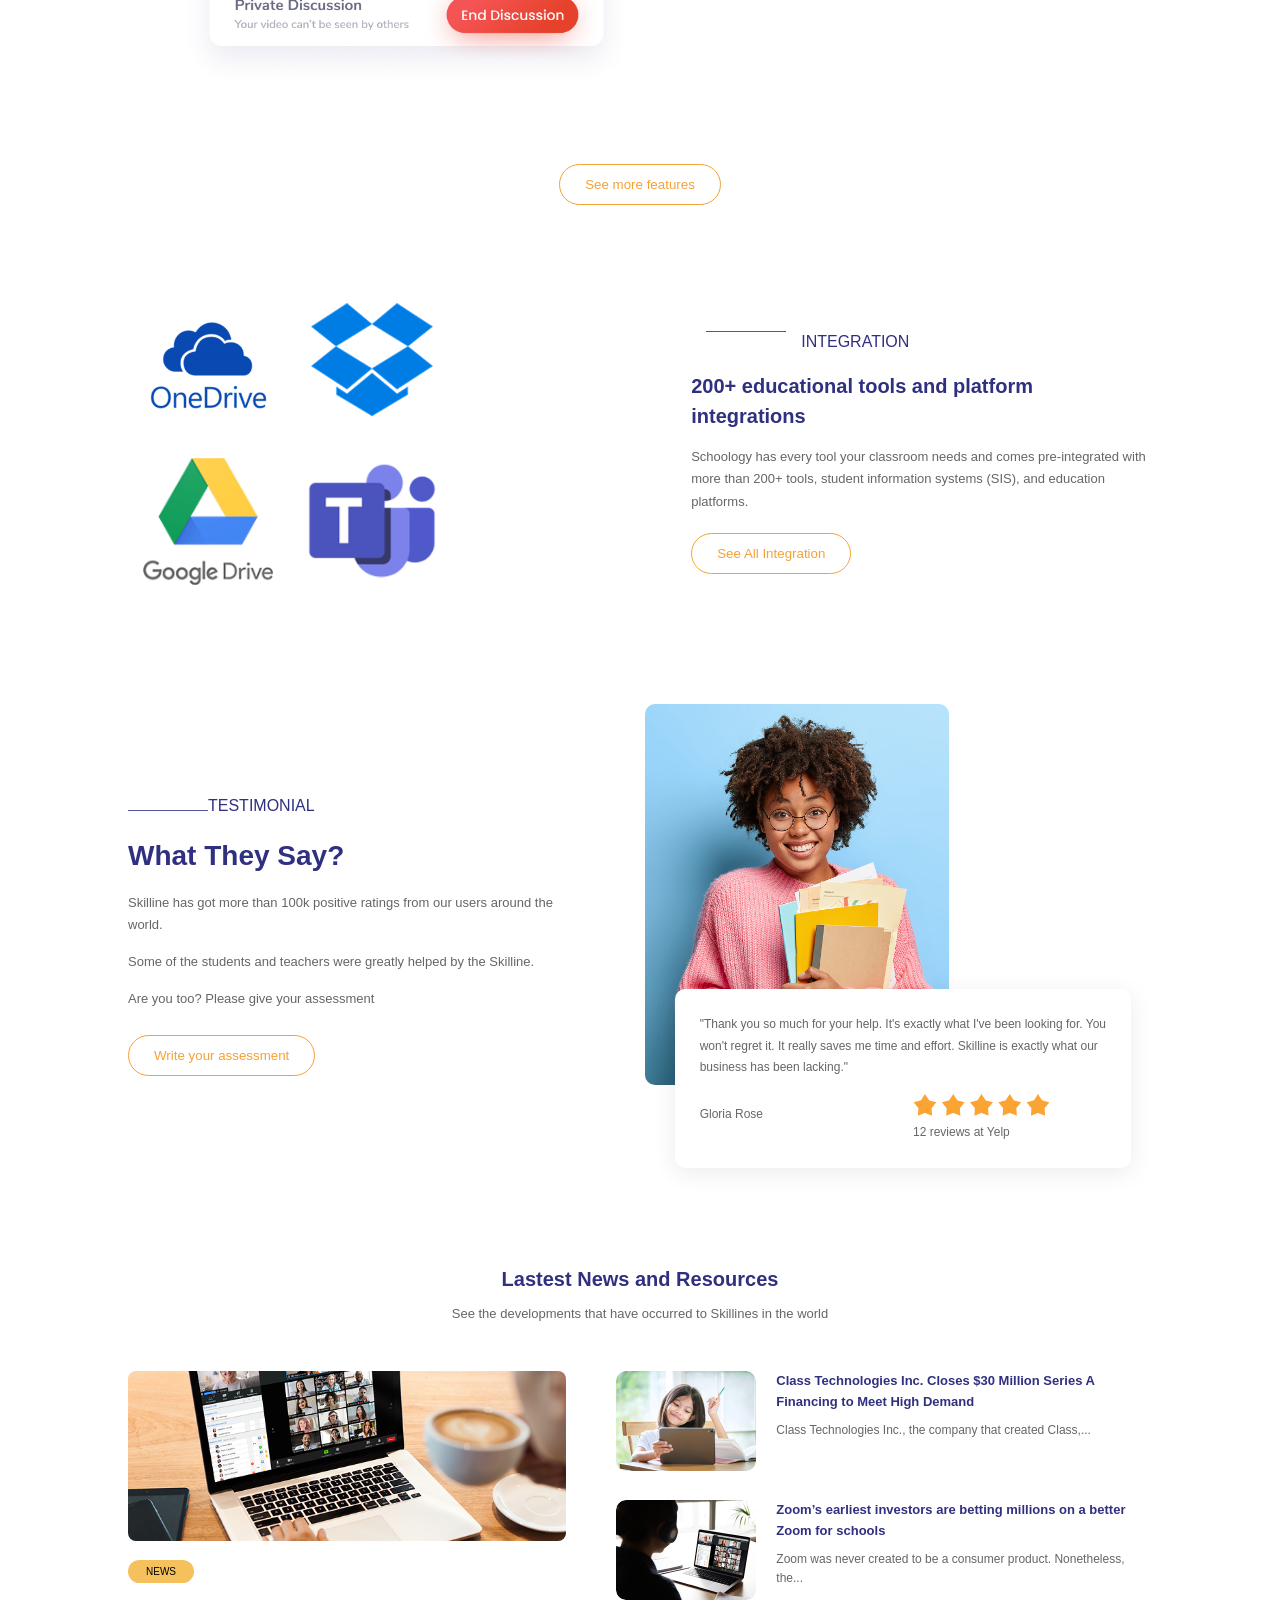
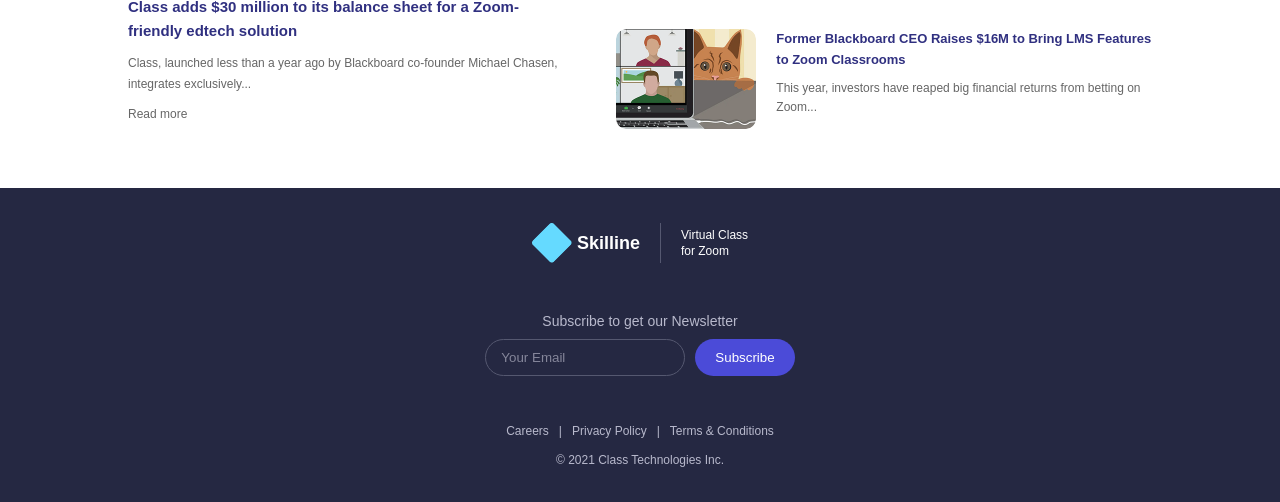
==== commit aaaabdfa: "footer Updated" ====
--- a/index.html
+++ b/index.html
@@ -419,5 +419,40 @@
     </div>
 
 </body>
-
+<footer class="footer">
+
+    <div class="footer-logo">
+        <div>
+            <img src="images/Polygon 1.png" alt="">
+            <strong>Skilline</strong>
+        </div>
+
+        <span>Virtual Class<br>for Zoom</span>
+    </div>
+
+
+    <div class="newsletter">
+        <p>Subscribe to get our Newsletter</p>
+
+        <div class="subscribe">
+            <input type="email" placeholder="Your Email">
+            <button>Subscribe</button>
+        </div>
+    </div>
+
+
+    <div class="footer-links">
+        <a href="#">Careers</a>
+        <span>|</span>
+        <a href="#">Privacy Policy</a>
+        <span>|</span>
+        <a href="#">Terms & Conditions</a>
+    </div>
+
+
+    <p class="copyright">
+        © 2021 Class Technologies Inc.
+    </p>
+
+</footer>
 </html>
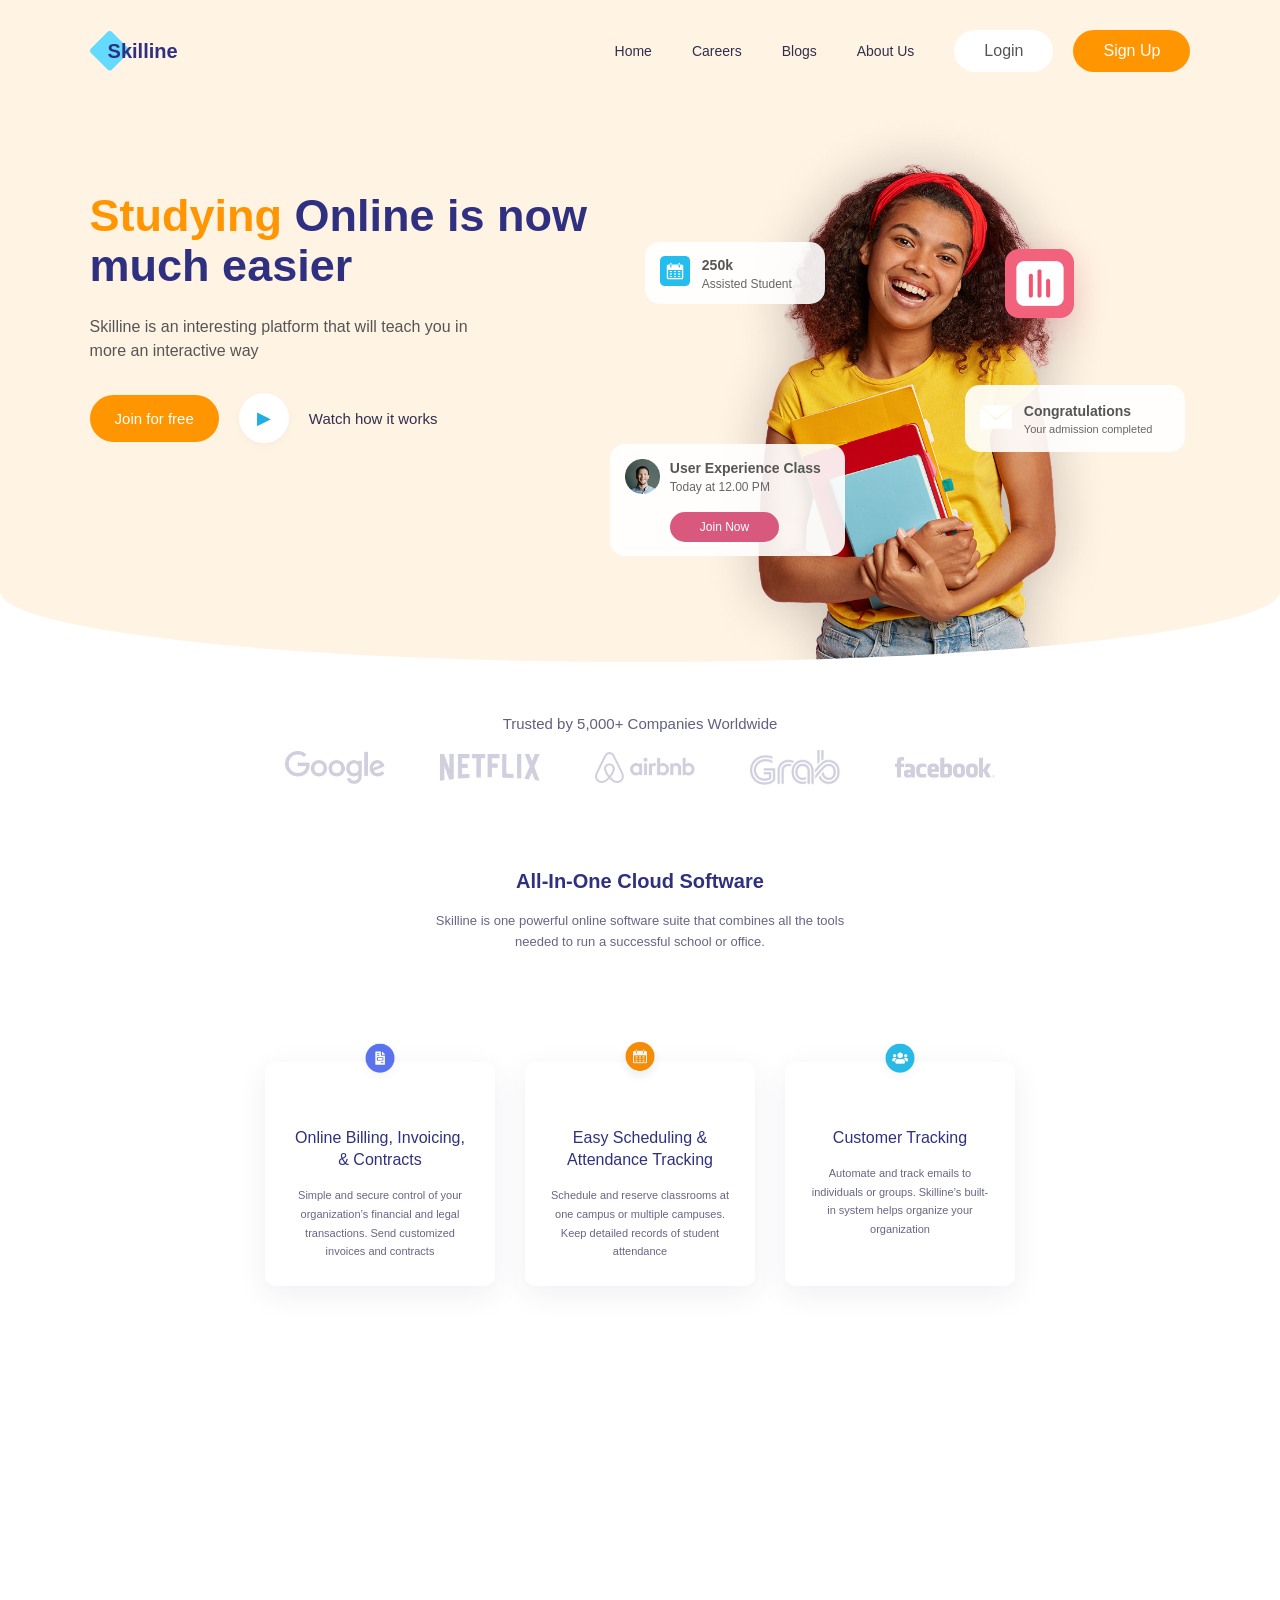
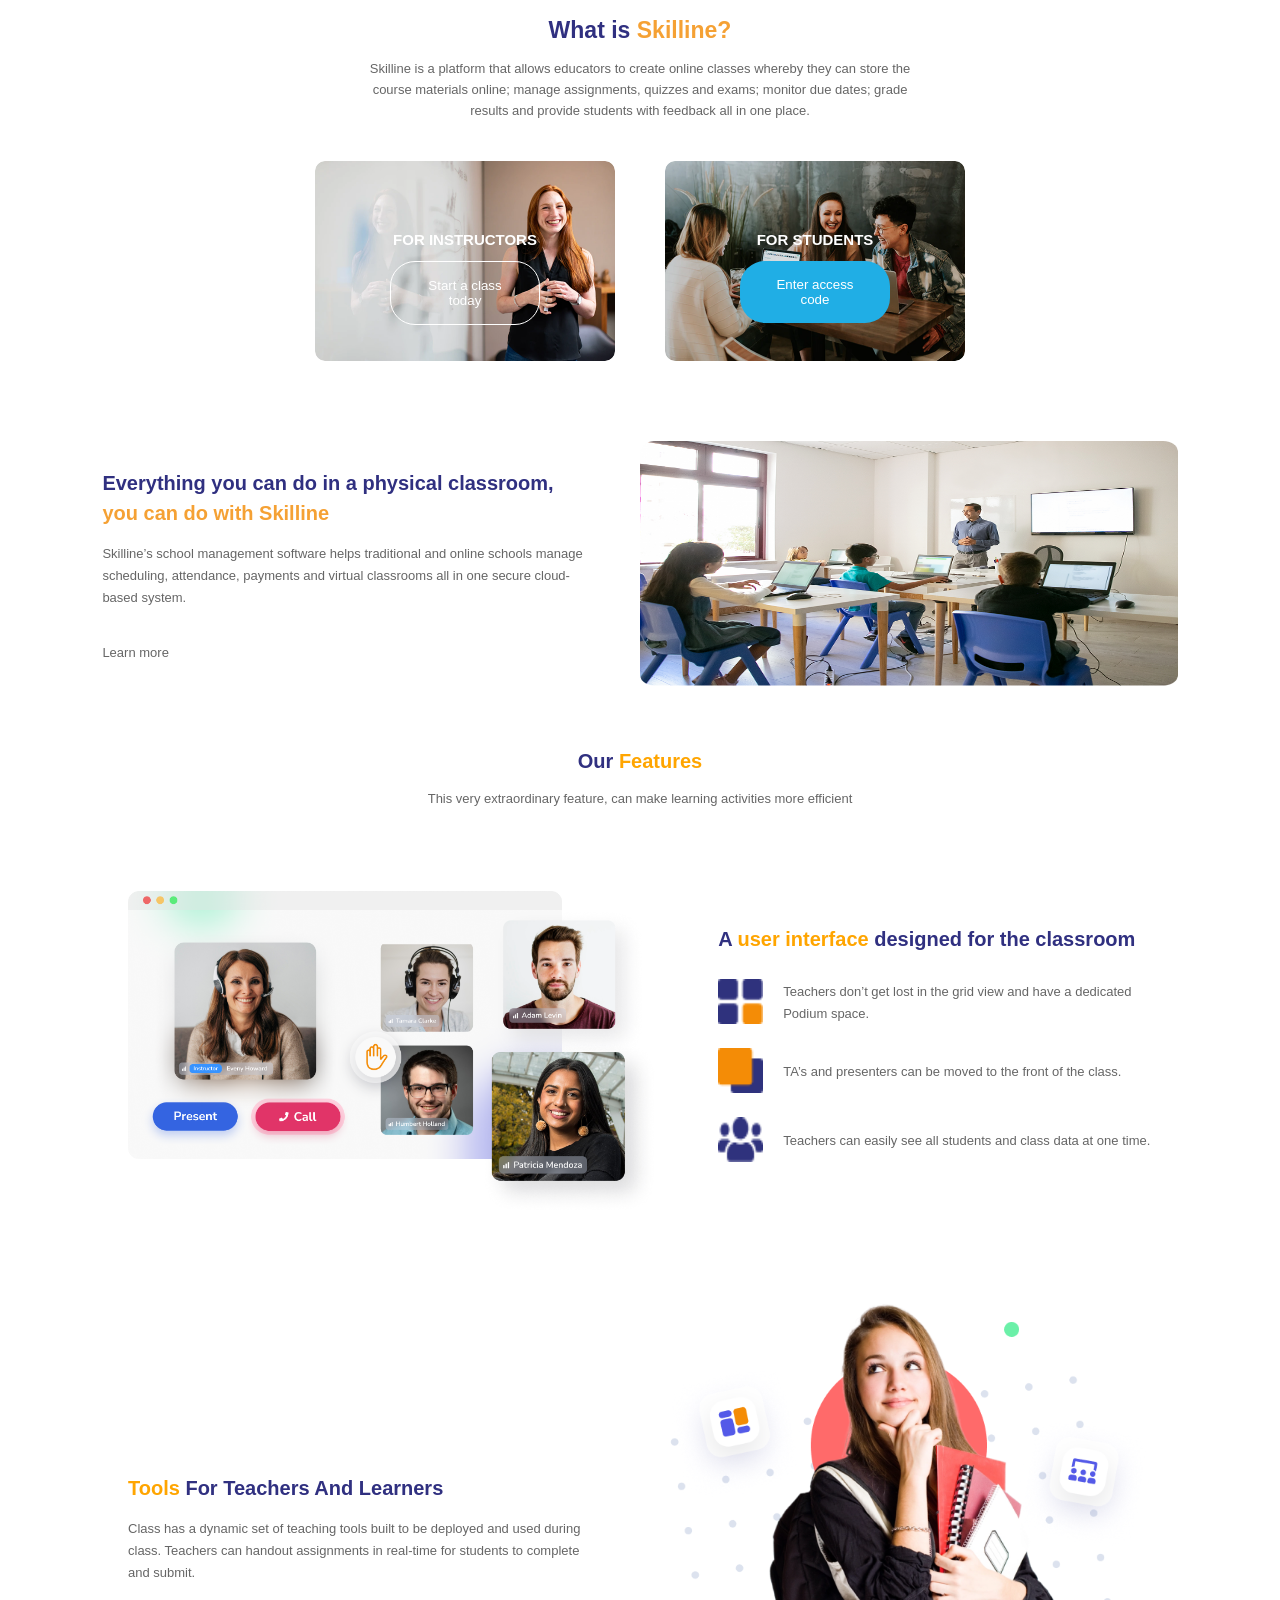
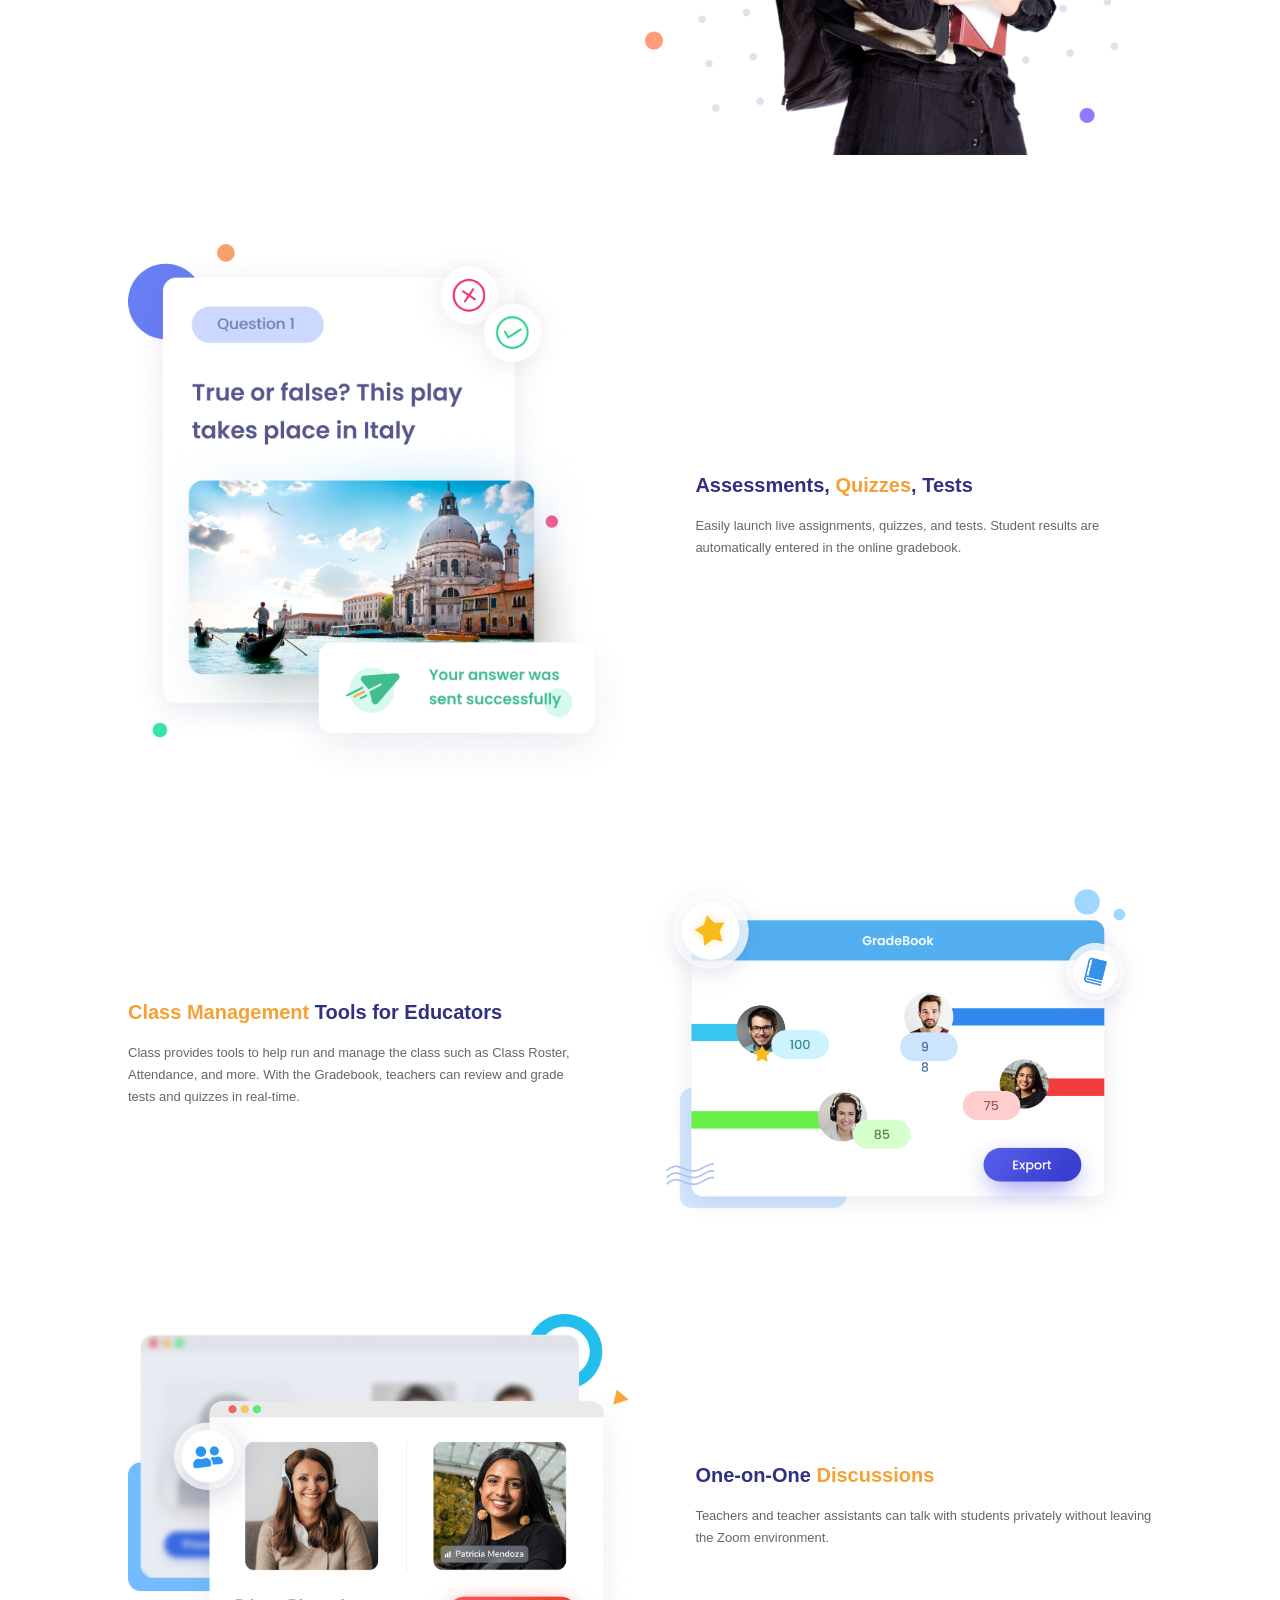
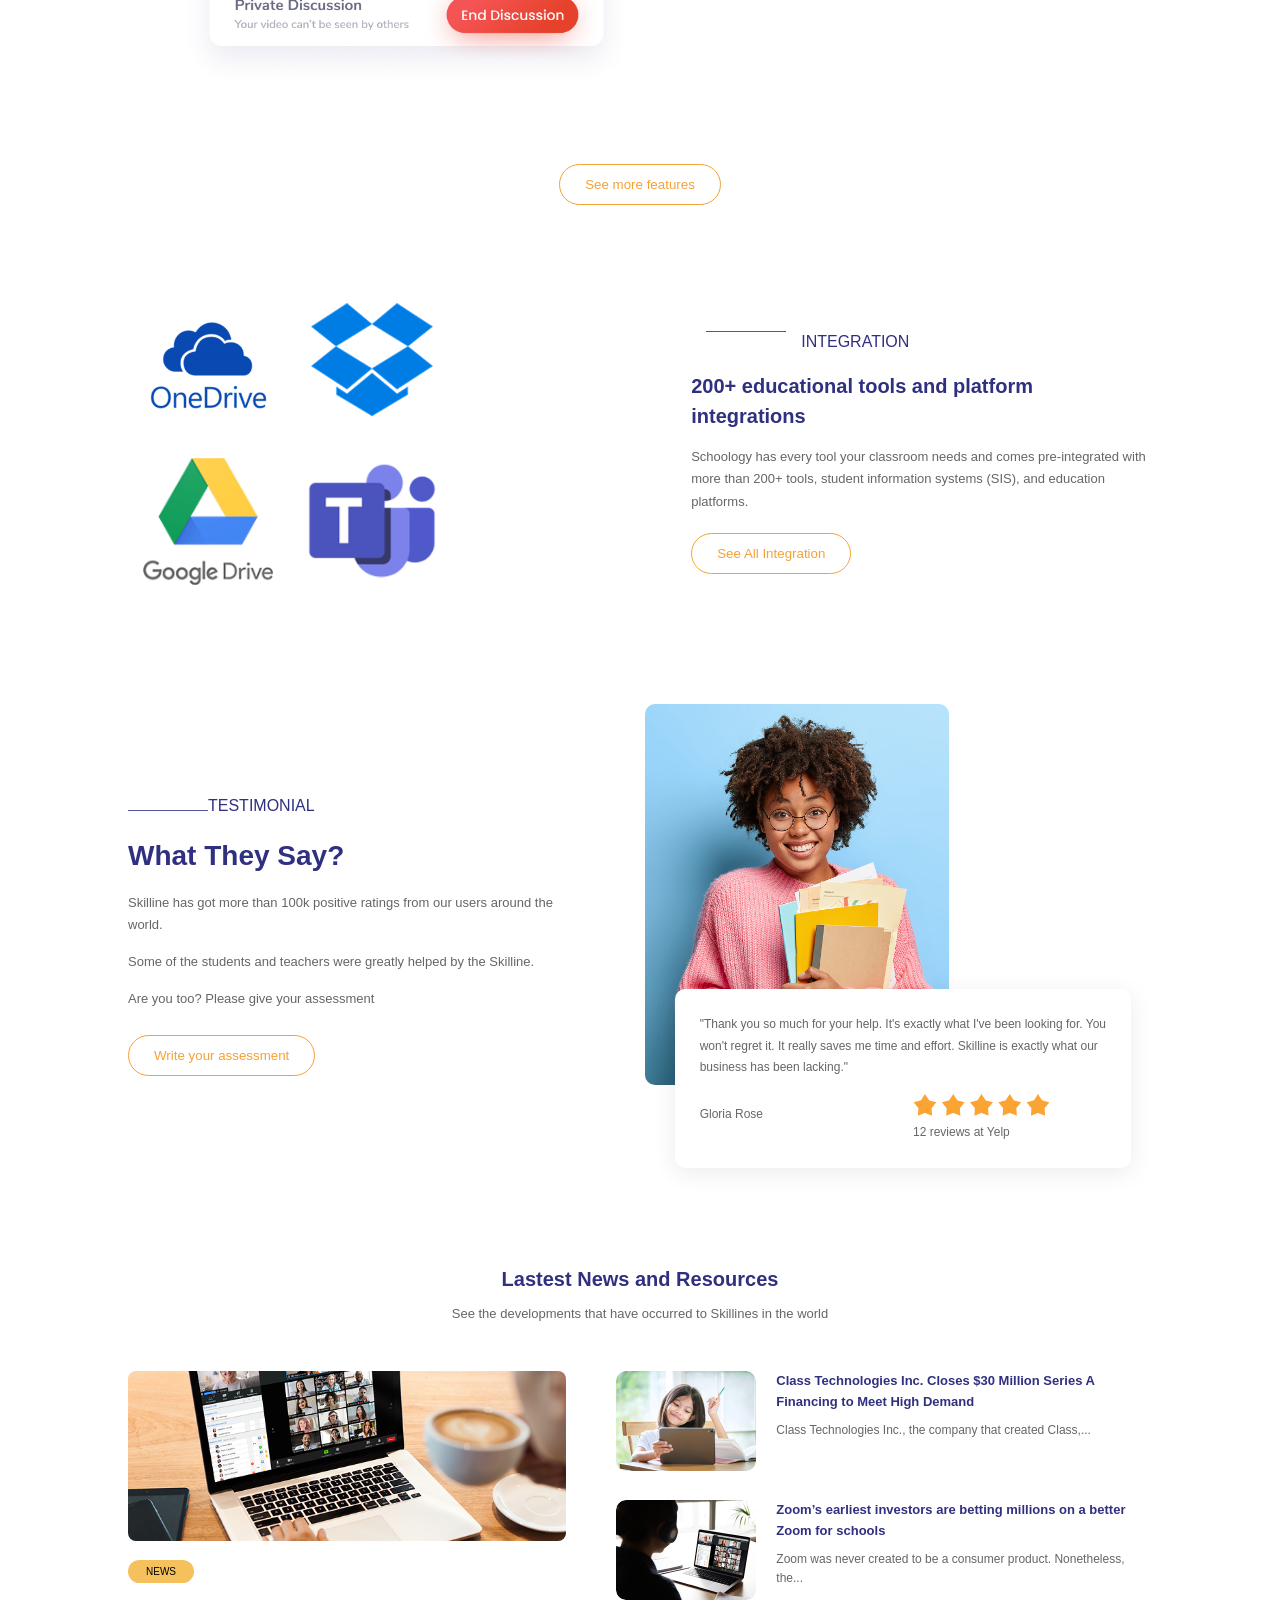
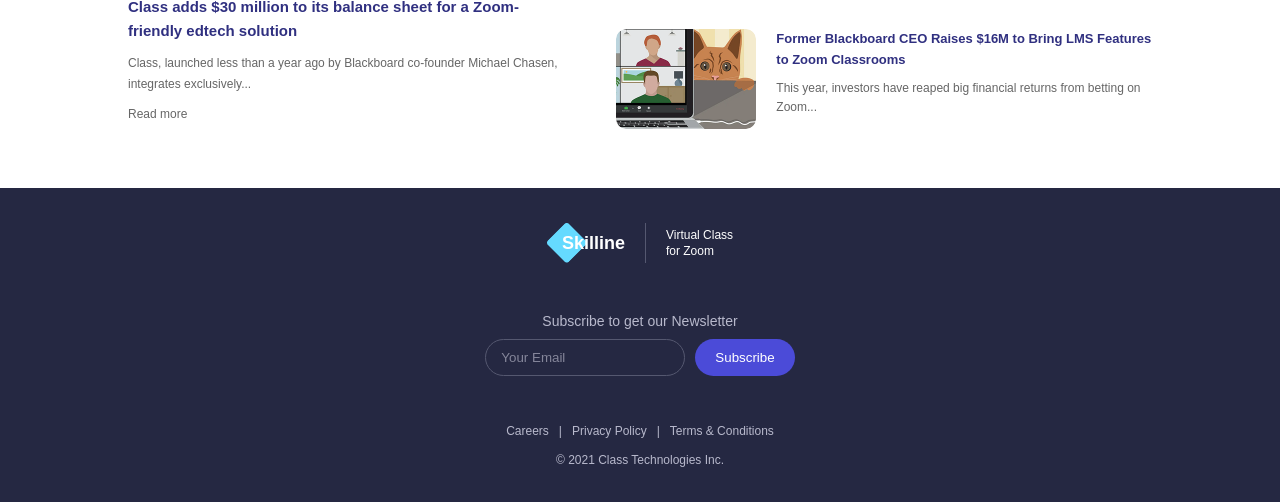
==== commit 12ab47e7: "Updated" ====
--- a/index.html
+++ b/index.html
@@ -4,7 +4,7 @@
     <meta charset="UTF-8" />
     <meta name="viewport" content="width=device-width, initial-scale=1.0" />
     <title>Online learning landing page</title>
-    <link rel="stylesheet" href="style.css" />
+    <link rel="stylesheet" href="/css/style.css" />
   </head>
   <body>
     <div class="main-wrapper">
@@ -32,427 +32,427 @@
           </div>
         </div>
       </header>
-      <!-- home section -->
-      <section class="hero">
-        <div class="hero-content">
-          <h1><span>Studying</span> Online is now much easier</h1>
-
-          <p class="p1">
-            Skilline is an interesting platform that will teach you in more an
-            interactive way
-          </p>
-
-          <div class="hero-buttons">
-            <button>Join for free</button>
-            <button class="watch">▶</button>
-            <span>Watch how it works</span>
-          </div>
+
+      <!-- main -->
+      <main>
+        <!-- home section -->
+        <section class="hero">
+          <div class="hero-content">
+            <h1><span>Studying</span> Online is now much easier</h1>
+
+            <p class="p1">
+              Skilline is an interesting platform that will teach you in more an
+              interactive way
+            </p>
+
+            <div class="hero-buttons">
+              <button>Join for free</button>
+              <button class="watch">▶</button>
+              <span>Watch how it works</span>
+            </div>
+          </div>
+          <div class="box">
+            <div class="small-box1">
+              <div class="student-box">
+                <div><img src="images/Group 6.png" alt="" /></div>
+                <div>
+                  <strong>250k</strong>
+                  <p>Assisted Student</p>
+                </div>
+              </div>
+              <div class="user-box">
+                <div><img src="images/Ellipse.png" alt="" /></div>
+                <div>
+                  <strong>User Experience Class</strong><br />
+                  <p>Today at 12.00 PM</p>
+                  <br />
+                  <button>Join Now</button>
+                </div>
+              </div>
+            </div>
+
+            <div class="hero-image">
+              <img
+                src="images/lovely-teenage-girl-with-curly-hair-posing-yellow-tshirt-min 1.png"
+                alt="Student"
+              />
+            </div>
+            <div class="small-box2">
+              <div class="icon"><img src="images/Group 9.png" alt="" /></div>
+              <div class="congratulations-box">
+                <div><img src="images/email 2 1.png" alt="" /></div>
+                <div>
+                  <strong>Congratulations</strong>
+                  <p>Your admission completed</p>
+                </div>
+              </div>
+            </div>
+          </div>
+        </section>
+        <!-- career section -->
+        <section class="career-section">
+          <div class="wrapper">
+            <div class="row-1">
+              <p>Trusted by 5,000+ Companies Worldwide</p>
+              <div>
+                <img src="images/google-2015 1.png" alt="" />
+                <img src="images/Vector (1).png" alt="" />
+                <img src="images/Vector (2).png" alt="" />
+                <img src="images/Vector (3).png" alt="" />
+                <img src="images/Vector.png" alt="" />
+              </div>
+            </div>
+            <div class="row-2">
+              <h5>All-In-One Cloud Software</h5>
+              <p>
+                Skilline is one powerful online software suite that combines all
+                the tools needed to run a successful school or office.
+              </p>
+            </div>
+            <div class="row-3">
+              <img src="images/Group 79.png" alt="" />
+              <img src="images/Group 80.png" alt="" />
+              <img src="images/Group 81.png" alt="" />
+            </div>
+            <div class="row-4">
+              <div>
+                <h5>Online Billing, Invoicing, & Contracts</h5>
+                <p>
+                  Simple and secure control of your organization’s financial and
+                  legal transactions. Send customized invoices and contracts
+                </p>
+              </div>
+              <div>
+                <h5>Easy Scheduling & Attendance Tracking</h5>
+                <p>
+                  Schedule and reserve classrooms at one campus or multiple
+                  campuses. Keep detailed records of student attendance
+                </p>
+              </div>
+              <div>
+                <h5>Customer Tracking</h5>
+                <p>
+                  Automate and track emails to individuals or groups. Skilline’s
+                  built-in system helps organize your organization
+                </p>
+              </div>
+            </div>
+          </div>
+        </section>
+        <!-- blog section -->
+        <section class="blog-section">
+          <div class="blog-wrapper">
+            <div class="blog-section">
+              <div class="blog-row-1">
+                <div class="ro1-content">
+                  <h4>What is <span>Skilline?</span></h4>
+                  <p>
+                    Skilline is a platform that allows educators to create
+                    online classes whereby they can store the course materials
+                    online; manage assignments, quizzes and exams; monitor due
+                    dates; grade results and provide students with feedback all
+                    in one place.
+                  </p>
+                </div>
+
+                <div>
+                  <div>
+                    <strong>FOR INSTRUCTORS</strong>
+                    <button class="r-btn">Start a class today</button>
+                    <img src="images/Rectangle 19.png" alt="" />
+                  </div>
+                  <div>
+                    <strong>FOR STUDENTS</strong>
+                    <button class="r-btn">Enter access code</button>
+                    <img src="images/Rectangle 21.png" alt="" />
+                  </div>
+                </div>
+              </div>
+              <div class="blog-row-2">
+                <div>
+                  <strong
+                    >Everything you can do in a physical classroom,
+                    <span>you can do with Skilline</span></strong
+                  >
+                  <p>
+                    Skilline’s school management software helps traditional and
+                    online schools manage scheduling, attendance, payments and
+                    virtual classrooms all in one secure cloud-based system.
+                  </p>
+                  <br />
+                  <p>Learn more</p>
+                </div>
+                <div>
+                  <img
+                    src="images/confident-teacher-explaining-lesson-pupils 1.png"
+                    alt=""
+                  />
+                </div>
+              </div>
+            </div>
+          </div>
+        </section>
+        <!-- about section -->
+        <section class="about-section">
+          <div class="about">
+            <div class="about-row-1">
+              <h5>Our <span>Features</span></h5>
+              <p>
+                This very extraordinary feature, can make learning activities
+                more efficient
+              </p>
+            </div>
+
+            <div class="about-row-2">
+              <div class="col-1">
+                <img
+                  src="images/Group 71.png"
+                  alt=""
+                  width="600px"
+                  height="336px"
+                />
+              </div>
+              <div class="col-2">
+                <h4>
+                  A <span>user interface</span> designed for the classroom
+                </h4>
+                <div class="about-row2-col2">
+                  <div><img src="images/Group 72.png" alt="" /></div>
+                  <div>
+                    <p>
+                      Teachers don’t get lost in the grid view and have a
+                      dedicated Podium space.
+                    </p>
+                  </div>
+                </div>
+                <div class="about-row2-col3">
+                  <div><img src="images/Group 73.png" alt="" /></div>
+                  <div>
+                    <p>
+                      TA’s and presenters can be moved to the front of the
+                      class.
+                    </p>
+                  </div>
+                </div>
+                <div class="about-row2-col4">
+                  <div><img src="images/Vector (4).png" alt="" /></div>
+                  <div>
+                    <p>
+                      Teachers can easily see all students and class data at one
+                      time.
+                    </p>
+                  </div>
+                </div>
+              </div>
+            </div>
+            <div class="about-row-3">
+              <div class="about-row-3-col-1">
+                <h4><span> Tools</span> For Teachers And Learners</h4>
+                <p>
+                  Class has a dynamic set of teaching tools built to be deployed
+                  and used during class. Teachers can handout assignments in
+                  real-time for students to complete and submit.
+                </p>
+              </div>
+              <div class="about-row-3-col-2">
+                <img src="images/Group 122.png" alt="" />
+              </div>
+            </div>
+            <div class="about-row-4">
+              <div class="about-row-4-col-1">
+                <img src="images/Group 92.png" alt="" />
+              </div>
+              <div class="about-row-4-col-2">
+                <h4>Assessments, <span>Quizzes</span>, Tests</h4>
+                <p>
+                  Easily launch live assignments, quizzes, and tests. Student
+                  results are automatically entered in the online gradebook.
+                </p>
+              </div>
+            </div>
+            <div class="about-row-5">
+              <div class="about-row-5-col-1">
+                <h4><span>Class Management</span> Tools for Educators</h4>
+                <p>
+                  Class provides tools to help run and manage the class such as
+                  Class Roster, Attendance, and more. With the Gradebook,
+                  teachers can review and grade tests and quizzes in real-time.
+                </p>
+              </div>
+              <div class="about-row-5-col-2">
+                <img src="images/Group 124.png" alt="" />
+              </div>
+            </div>
+            <div class="about-row-6">
+              <div class="about-row-6-col-1">
+                <img src="images/Group 106.png" alt="" />
+              </div>
+              <div class="about-row-6-col-2">
+                <h4>One-on-One <span>Discussions</span></h4>
+                <p>
+                  Teachers and teacher assistants can talk with students
+                  privately without leaving the Zoom environment.
+                </p>
+              </div>
+            </div>
+            <div class="about-row-btn">
+              <button>See more features</button>
+            </div>
+            <div class="about-row-7">
+              <div>
+                <img src="images/image 2.png" alt="" />
+                <img src="images/image 5.png" alt="" />
+                <img src="images/image 3.png" alt="" />
+                <img src="images/image 6.png" alt="" />
+              </div>
+              <div>
+                <img src="images/Line 5.png" alt="" />INTEGRATION
+                <h4>200+ educational tools and platform integrations</h4>
+                <p>
+                  Schoology has every tool your classroom needs and comes
+                  pre-integrated with more than 200+ tools, student information
+                  systems (SIS), and education platforms.
+                </p>
+                <button>See All Integration</button>
+              </div>
+            </div>
+            <div class="about-row-8">
+              <div class="about-row-8-col-1">
+                <img src="images/Line 5.png" alt="" />TESTIMONIAL
+                <h4>What They Say?</h4>
+                <p>
+                  Skilline has got more than 100k positive ratings from our
+                  users around the world.
+                </p>
+                <p>
+                  Some of the students and teachers were greatly helped by the
+                  Skilline.
+                </p>
+                <p>Are you too? Please give your assessment</p>
+                <button>Write your assessment</button>
+              </div>
+              <div class="about-row-8-col-2">
+                <div>
+                  <img
+                    src="images/smiling-woman-with-afro-posing-pink-sweater 1.png"
+                    alt=""
+                  />
+                </div>
+                <div>
+                  <p>
+                    "Thank you so much for your help. It's exactly what I've
+                    been looking for. You won't regret it. It really saves me
+                    time and effort. Skilline is exactly what our business has
+                    been lacking."
+                  </p>
+                  <div class="name-rate">
+                    <div class="name"><p>Gloria Rose</p></div>
+                    <div class="rate">
+                      <img src="images/Group 29.png" alt="" />
+                      <p>12 reviews at Yelp</p>
+                    </div>
+                  </div>
+                </div>
+              </div>
+            </div>
+            <div class="about-row-9">
+              <div class="about-row-9-R1">
+                <h4>Lastest News and Resources</h4>
+                <p>
+                  See the developments that have occurred to Skillines in the
+                  world
+                </p>
+              </div>
+              <div class="about-row-9-R2">
+                <div class="about-row-9-R2-col-1">
+                  <img src="images/Rectangle 32.png" alt="" />
+                  <button>NEWS</button>
+                  <h5>
+                    Class adds $30 million to its balance sheet for a
+                    Zoom-friendly edtech solution
+                  </h5>
+                  <p>
+                    Class, launched less than a year ago by Blackboard
+                    co-founder Michael Chasen, integrates exclusively...
+                  </p>
+                  <p>Read more</p>
+                </div>
+                <div class="about-row-9-R2-col-2">
+                  <div class="news-1">
+                    <div><img src="images/Rectangle 33.png" alt="" /></div>
+                    <div>
+                      <h5>
+                        Class Technologies Inc. Closes $30 Million Series A
+                        Financing to Meet High Demand
+                      </h5>
+                      <p>
+                        Class Technologies Inc., the company that created
+                        Class,...
+                      </p>
+                    </div>
+                  </div>
+                  <div class="news-2">
+                    <div><img src="images/Rectangle 34.png" alt="" /></div>
+                    <div>
+                      <h5>
+                        Zoom’s earliest investors are betting millions on a
+                        better Zoom for schools
+                      </h5>
+                      <p>
+                        Zoom was never created to be a consumer product.
+                        Nonetheless, the...
+                      </p>
+                    </div>
+                  </div>
+                  <div class="news-3">
+                    <div><img src="images/Rectangle 37.png" alt="" /></div>
+                    <div>
+                      <h5>
+                        Former Blackboard CEO Raises $16M to Bring LMS Features
+                        to Zoom Classrooms
+                      </h5>
+                      <p>
+                        This year, investors have reaped big financial returns
+                        from betting on Zoom...
+                      </p>
+                    </div>
+                  </div>
+                </div>
+              </div>
+            </div>
+          </div>
+        </section>
+      </main>
+      <!-- footer -->
+      <footer class="footer">
+        <div class="footer-logo">
+          <div>
+            <img src="images/Polygon 1.png" alt="" />
+            <strong>Skilline</strong>
+          </div>
+
+          <span>Virtual Class<br />for Zoom</span>
         </div>
-        <div class="box">
-          <div class="small-box1">
-            <div class="student-box">
-              <div><img src="images/Group 6.png" alt="" /></div>
-              <div>
-                <strong>250k</strong>
-                <p>Assisted Student</p>
-              </div>
-            </div>
-            <div class="user-box">
-              <div><img src="images/Ellipse.png" alt="" /></div>
-              <div>
-                <strong>User Experience Class</strong><br />
-                <p>Today at 12.00 PM</p>
-                <br />
-                <button>Join Now</button>
-              </div>
-            </div>
-          </div>
-
-          <div class="hero-image">
-            <img
-              src="images/lovely-teenage-girl-with-curly-hair-posing-yellow-tshirt-min 1.png"
-              alt="Student"
-            />
-          </div>
-          <div class="small-box2">
-            <div class="icon"><img src="images/Group 9.png" alt="" /></div>
-            <div class="congratulations-box">
-              <div><img src="images/email 2 1.png" alt="" /></div>
-              <div>
-                <strong>Congratulations</strong>
-                <p>Your admission completed</p>
-              </div>
-            </div>
+
+        <div class="newsletter">
+          <p>Subscribe to get our Newsletter</p>
+
+          <div class="subscribe">
+            <input type="email" placeholder="Your Email" />
+            <button>Subscribe</button>
           </div>
         </div>
-      </section>
-      <!-- career section -->
-      <section class="career-section">
-        <div class="wrapper">
-          <div class="row-1">
-            <p>Trusted by 5,000+ Companies Worldwide</p>
-            <div>
-              <img src="images/google-2015 1.png" alt="" />
-              <img src="images/Vector (1).png" alt="" />
-              <img src="images/Vector (2).png" alt="" />
-              <img src="images/Vector (3).png" alt="" />
-              <img src="images/Vector.png" alt="" />
-            </div>
-          </div>
-          <div class="row-2">
-            <h5>All-In-One Cloud Software</h5>
-            <p>
-              Skilline is one powerful online software suite that combines all
-              the tools needed to run a successful school or office.
-            </p>
-          </div>
-          <div class="row-3">
-            <img src="images/Group 79.png" alt="" />
-            <img src="images/Group 80.png" alt="" />
-            <img src="images/Group 81.png" alt="" />
-          </div>
-          <div class="row-4">
-            <div>
-              <h5>Online Billing, Invoicing, & Contracts</h5>
-              <p>
-                Simple and secure control of your organization’s financial and
-                legal transactions. Send customized invoices and contracts
-              </p>
-            </div>
-            <div>
-              <h5>Easy Scheduling & Attendance Tracking</h5>
-              <p>
-                Schedule and reserve classrooms at one campus or multiple
-                campuses. Keep detailed records of student attendance
-              </p>
-            </div>
-            <div>
-              <h5>Customer Tracking</h5>
-              <p>
-                Automate and track emails to individuals or groups. Skilline’s
-                built-in system helps organize your organization
-              </p>
-            </div>
-          </div>
+
+        <div class="footer-links">
+          <a href="#">Careers</a>
+          <span>|</span>
+          <a href="#">Privacy Policy</a>
+          <span>|</span>
+          <a href="#">Terms & Conditions</a>
         </div>
-      </section>
-      <!-- blog section -->
-      <section class="blog-section">
-        <div class="blog-wrapper">
-          <div class="blog-section">
-            <div class="blog-row-1">
-              <div class="ro1-content">
-                <h4>What is <span>Skilline?</span></h4>
-                <p>
-                  Skilline is a platform that allows educators to create online
-                  classes whereby they can store the course materials online;
-                  manage assignments, quizzes and exams; monitor due dates;
-                  grade results and provide students with feedback all in one
-                  place.
-                </p>
-              </div>
-
-              <div>
-                <div>
-                  <strong>FOR INSTRUCTORS</strong>
-                  <button class="r-btn">Start a class today</button>
-                  <img src="images/Rectangle 19.png" alt="" />
-                </div>
-                <div>
-                  <strong>FOR STUDENTS</strong>
-                  <button class="r-btn">Enter access code</button>
-                  <img src="images/Rectangle 21.png" alt="" />
-                </div>
-              </div>
-            </div>
-            <div class="blog-row-2">
-              <div>
-                <strong
-                  >Everything you can do in a physical classroom,
-                  <span>you can do with Skilline</span></strong
-                >
-                <p>
-                  Skilline’s school management software helps traditional and
-                  online schools manage scheduling, attendance, payments and
-                  virtual classrooms all in one secure cloud-based system.
-                </p>
-                <br />
-                <p>Learn more</p>
-              </div>
-              <div>
-                <img
-                  src="images/confident-teacher-explaining-lesson-pupils 1.png"
-                  alt=""
-                />
-              </div>
-            </div>
-          </div>
-        </div>
-      </section>
-      <!-- about section -->
-      <section class="about-section">
-        <div class="about">
-          <div class="about-row-1">
-            <h5>Our <span>Features</span></h5>
-            <p>
-              This very extraordinary feature, can make learning activities more
-              efficient
-            </p>
-          </div>
-
-          <div class="about-row-2">
-            <div class="col-1">
-              <img
-                src="images/Group 71.png"
-                alt=""
-                width="600px"
-                height="336px"
-              />
-            </div>
-            <div class="col-2">
-              <h4>A <span>user interface</span> designed for the classroom</h4>
-              <div class="about-row2-col2">
-                <div><img src="images/Group 72.png" alt="" /></div>
-                <div>
-                  <p>
-                    Teachers don’t get lost in the grid view and have a
-                    dedicated Podium space.
-                  </p>
-                </div>
-              </div>
-              <div class="about-row2-col3">
-                <div><img src="images/Group 73.png" alt="" /></div>
-                <div>
-                  <p>
-                    TA’s and presenters can be moved to the front of the class.
-                  </p>
-                </div>
-              </div>
-              <div class="about-row2-col4">
-                <div><img src="images/Vector (4).png" alt="" /></div>
-                <div>
-                  <p>
-                    Teachers can easily see all students and class data at one
-                    time.
-                  </p>
-                </div>
-              </div>
-            </div>
-          </div>
-          <div class="about-row-3">
-            <div class="about-row-3-col-1">
-              <h4><span> Tools</span> For Teachers And Learners</h4>
-              <p>
-                Class has a dynamic set of teaching tools built to be deployed
-                and used during class. Teachers can handout assignments in
-                real-time for students to complete and submit.
-              </p>
-            </div>
-            <div class="about-row-3-col-2">
-              <img src="images/Group 122.png" alt="" />
-            </div>
-          </div>
-          <div class="about-row-4">
-            <div class="about-row-4-col-1">
-              <img src="images/Group 92.png" alt="" />
-            </div>
-            <div class="about-row-4-col-2">
-              <h4>Assessments, <span>Quizzes</span>, Tests</h4>
-              <p>
-                Easily launch live assignments, quizzes, and tests. Student
-                results are automatically entered in the online gradebook.
-              </p>
-            </div>
-          </div>
-          <div class="about-row-5">
-            <div class="about-row-5-col-1">
-              <h4><span>Class Management</span> Tools for Educators</h4>
-              <p>
-                Class provides tools to help run and manage the class such as
-                Class Roster, Attendance, and more. With the Gradebook, teachers
-                can review and grade tests and quizzes in real-time.
-              </p>
-            </div>
-            <div class="about-row-5-col-2">
-              <img src="images/Group 124.png" alt="" />
-            </div>
-          </div>
-          <div class="about-row-6">
-            <div class="about-row-6-col-1">
-              <img src="images/Group 106.png" alt="" />
-            </div>
-            <div class="about-row-6-col-2">
-              <h4>One-on-One <span>Discussions</span></h4>
-              <p>
-                Teachers and teacher assistants can talk with students privately
-                without leaving the Zoom environment.
-              </p>
-            </div>
-          </div>
-          <div class="about-row-btn">
-            <button>See more features</button>
-          </div>
-          <div class="about-row-7">
-            <div>
-              <img src="images/image 2.png" alt="" />
-              <img src="images/image 5.png" alt="" />
-              <img src="images/image 3.png" alt="" />
-              <img src="images/image 6.png" alt="" />
-            </div>
-            <div>
-              <img src="images/Line 5.png" alt="" />INTEGRATION
-              <h4>200+ educational tools and platform integrations</h4>
-              <p>
-                Schoology has every tool your classroom needs and comes
-                pre-integrated with more than 200+ tools, student information
-                systems (SIS), and education platforms.
-              </p>
-              <button>See All Integration</button>
-            </div>
-          </div>
-          <div class="about-row-8">
-            <div class="about-row-8-col-1">
-              <img src="images/Line 5.png" alt="" />TESTIMONIAL
-              <h4>What They Say?</h4>
-              <p>
-                Skilline has got more than 100k positive ratings from our users
-                around the world.
-              </p>
-              <p>
-                Some of the students and teachers were greatly helped by the
-                Skilline.
-              </p>
-              <p>Are you too? Please give your assessment</p>
-              <button>Write your assessment</button>
-            </div>
-            <div class="about-row-8-col-2">
-              <div>
-                <img
-                  src="images/smiling-woman-with-afro-posing-pink-sweater 1.png"
-                  alt=""
-                />
-              </div>
-              <div>
-                <p>
-                  "Thank you so much for your help. It's exactly what I've been
-                  looking for. You won't regret it. It really saves me time and
-                  effort. Skilline is exactly what our business has been
-                  lacking."
-                </p>
-                <div class="name-rate">
-                  <div class="name"><p>Gloria Rose</p></div>
-                  <div class="rate">
-                    <img src="images/Group 29.png" alt="" />
-                    <p>12 reviews at Yelp</p>
-                  </div>
-                </div>
-              </div>
-            </div>
-          </div>
-          <div class="about-row-9">
-            <div class="about-row-9-R1">
-              <h4>Lastest News and Resources</h4>
-              <p>
-                See the developments that have occurred to Skillines in the
-                world
-              </p>
-            </div>
-            <div class="about-row-9-R2">
-              <div class="about-row-9-R2-col-1">
-                <img src="images/Rectangle 32.png" alt="" />
-                <button>NEWS</button>
-                <h5>
-                  Class adds $30 million to its balance sheet for a
-                  Zoom-friendly edtech solution
-                </h5>
-                <p>
-                  Class, launched less than a year ago by Blackboard co-founder
-                  Michael Chasen, integrates exclusively...
-                </p>
-                <p>Read more</p>
-              </div>
-              <div class="about-row-9-R2-col-2">
-                <div class="news-1">
-                  <div><img src="images/Rectangle 33.png" alt="" /></div>
-                  <div>
-                    <h5>
-                      Class Technologies Inc. Closes $30 Million Series A
-                      Financing to Meet High Demand
-                    </h5>
-                    <p>
-                      Class Technologies Inc., the company that created
-                      Class,...
-                    </p>
-                  </div>
-                </div>
-                <div class="news-2">
-                  <div><img src="images/Rectangle 34.png" alt="" /></div>
-                  <div>
-                    <h5>
-                      Zoom’s earliest investors are betting millions on a better
-                      Zoom for schools
-                    </h5>
-                    <p>
-                      Zoom was never created to be a consumer product.
-                      Nonetheless, the...
-                    </p>
-                  </div>
-                </div>
-                <div class="news-3">
-                  <div><img src="images/Rectangle 37.png" alt="" /></div>
-                  <div>
-                    <h5>
-                      Former Blackboard CEO Raises $16M to Bring LMS Features to
-                      Zoom Classrooms
-                    </h5>
-                    <p>
-                      This year, investors have reaped big financial returns
-                      from betting on Zoom...
-                    </p>
-                  </div>
-                </div>
-              </div>
-            </div>
-          </div>
-        </div>
-      </section>
+
+        <p class="copyright">© 2021 Class Technologies Inc.</p>
+      </footer>
     </div>
-
-</body>
-<footer class="footer">
-
-    <div class="footer-logo">
-        <div>
-            <img src="images/Polygon 1.png" alt="">
-            <strong>Skilline</strong>
-        </div>
-
-        <span>Virtual Class<br>for Zoom</span>
-    </div>
-
-
-    <div class="newsletter">
-        <p>Subscribe to get our Newsletter</p>
-
-        <div class="subscribe">
-            <input type="email" placeholder="Your Email">
-            <button>Subscribe</button>
-        </div>
-    </div>
-
-
-    <div class="footer-links">
-        <a href="#">Careers</a>
-        <span>|</span>
-        <a href="#">Privacy Policy</a>
-        <span>|</span>
-        <a href="#">Terms & Conditions</a>
-    </div>
-
-
-    <p class="copyright">
-        © 2021 Class Technologies Inc.
-    </p>
-
-</footer>
+  </body>
 </html>
--- a/css/style.css
+++ b/css/style.css
@@ -0,0 +1,1410 @@
+* {
+  margin: 0;
+  padding: 0;
+  box-sizing: border-box;
+}
+
+body {
+  font-family: Arial, Helvetica, sans-serif;
+  color: #303080;
+}
+.main-wrapper {
+}
+
+/* HEADER */
+
+.home-wrapper {
+  background-color: #fff3e4;
+  padding: 30px 7% 0;
+}
+
+.header {
+  display: flex;
+  justify-content: space-between;
+  align-items: center;
+}
+
+/* LOGO */
+
+.logo {
+  display: flex;
+  align-items: center;
+  gap: 8px;
+}
+
+.logo img {
+  width: 40px;
+  height: 40px;
+}
+
+.logo-text {
+  font-size: 20px;
+  font-weight: 600;
+  margin-left: -30px;
+}
+
+/* NAVIGATION */
+
+.navbar {
+  display: flex;
+  align-items: center;
+  gap: 40px;
+}
+
+.nav ul {
+  display: flex;
+  align-items: center;
+  gap: 40px;
+  list-style: none;
+}
+
+.nav li {
+  color: #30304d;
+  font-size: 14px;
+  cursor: pointer;
+}
+
+/* HEADER BUTTONS */
+
+.btn {
+  display: flex;
+  gap: 20px;
+}
+
+.btn button {
+  padding: 12px 30px;
+  border: none;
+  border-radius: 25px;
+  cursor: pointer;
+}
+
+.btn-1 {
+  background-color: white;
+  color: #555;
+  font-size: 1rem;
+  font-weight: 400;
+}
+
+.btn-2 {
+  background-color: #ff9500;
+  color: white;
+  font-size: 1rem;
+  font-weight: 400;
+}
+
+/* HERO */
+
+.hero {
+  position: relative;
+  background-color: #fff3e4;
+  min-height: 590px;
+  padding: 100px 7% 0;
+  display: flex;
+  align-items: center;
+  overflow: hidden;
+  border-radius: 0 0 50% 50% / 0 0 12% 12%;
+}
+
+/* HERO CONTENT */
+
+.hero-content {
+  width: 48%;
+  z-index: 3;
+  margin-top: -200px;
+}
+
+.hero-content h1 {
+  font-size: 45px;
+  line-height: 1.1;
+  color: #303080;
+  max-width: 500px;
+}
+
+.hero-content h1 span {
+  color: #ff9500;
+}
+
+/* DESCRIPTION */
+
+.hero-content p {
+  margin-top: 25px;
+  line-height: 1.5;
+  color: #555;
+  max-width: 400px;
+}
+
+/* HERO BUTTONS */
+
+.hero-buttons {
+  display: flex;
+  align-items: center;
+  gap: 20px;
+  margin-top: 30px;
+}
+
+.hero-buttons button {
+  border: none;
+  border-radius: 25px;
+  cursor: pointer;
+}
+
+/* JOIN FOR FREE */
+
+.hero-buttons button:first-child {
+  padding: 15px 25px;
+  background-color: #ff9500;
+  color: white;
+  font-size: 15px;
+}
+
+/* PLAY BUTTON */
+
+.watch {
+  width: 50px;
+  height: 50px;
+  background-color: white;
+  color: #20aee5;
+  font-size: 18px;
+  box-shadow: 0 3px 10px rgba(0, 0, 0, 0.03);
+}
+
+/* WATCH TEXT */
+
+.hero-buttons span {
+  color: #30304d;
+  font-size: 15px;
+}
+
+/* RIGHT SIDE */
+
+.box {
+  position: absolute;
+  right: 9%;
+  bottom: 0;
+  width: 550px;
+  height: 520px;
+}
+
+/* GIRL IMAGE */
+
+.hero-image {
+  position: absolute;
+  right: 40px;
+  bottom: 0;
+  width: 430px;
+  z-index: 2;
+}
+
+.hero-image img {
+  display: block;
+  width: 100%;
+  height: auto;
+}
+
+/* 250K STUDENT CARD */
+
+.small-box1 {
+  position: absolute;
+  left: -60px;
+  top: 100px;
+  z-index: 4;
+}
+
+/* CARD */
+
+.student-box {
+  background-color: rgba(255, 255, 255, 0.9);
+  padding: 15px;
+  width: 180px;
+  height: 62px;
+  border-radius: 15px;
+  display: flex;
+  align-items: center;
+  gap: 12px;
+  margin-left: 90px;
+}
+
+/* ICON */
+
+.student-box img {
+  width: 30px;
+  height: auto;
+}
+
+/* NUMBER */
+
+.student-box strong {
+  font-size: 14px;
+  color: #555;
+}
+
+/* TEXT */
+
+.student-box p {
+  font-size: 12px;
+  color: #666;
+  margin-top: 3px;
+}
+
+/* USER EXPERIENCE CARD */
+
+.user-box {
+  background-color: rgba(255, 255, 255, 0.9);
+  padding: 15px;
+  width: 235px;
+  height: 112px;
+  border-radius: 15px;
+  display: flex;
+  align-items: flex-start;
+  gap: 10px;
+  margin-top: 140px;
+  margin-left: 55px;
+}
+
+/* USER IMAGE */
+
+.user-box img {
+  width: 35px;
+  height: 35px;
+}
+
+/* USER TITLE */
+
+.user-box strong {
+  font-size: 14px;
+  color: #555;
+}
+
+/* USER TIME */
+
+.user-box p {
+  font-size: 12px;
+  color: #666;
+  margin-top: 3px;
+}
+
+/* JOIN NOW BUTTON */
+
+.user-box button {
+  padding: 8px 30px;
+  border: none;
+  border-radius: 25px;
+  background-color: #d8587e;
+  color: white;
+  cursor: pointer;
+  font-size: 12px;
+}
+
+/* CONGRATULATIONS CARD */
+
+.small-box2 {
+  position: absolute;
+  right: -70px;
+  top: 215px;
+  z-index: 4;
+}
+
+/* CARD */
+
+.congratulations-box {
+  background-color: rgba(255, 255, 255, 0.9);
+  padding: 15px;
+  width: 220px;
+  height: 67px;
+  border-radius: 15px;
+  display: flex;
+  align-items: center;
+  gap: 12px;
+  margin-top: 15px;
+  margin-right: 50px;
+}
+
+/* EMAIL ICON */
+
+.congratulations-box img {
+  width: 32px;
+  height: auto;
+}
+
+/* TITLE */
+
+.congratulations-box strong {
+  font-size: 14px;
+  color: #555;
+}
+
+/* DESCRIPTION */
+
+.congratulations-box p {
+  font-size: 11px;
+  color: #666;
+  margin-top: 3px;
+}
+
+/* PINK CHART ICON */
+
+.icon {
+  margin-top: -140px;
+}
+
+/* Career section */
+/*  */
+.wrapper {
+  width: 100%;
+  min-height: 100vh;
+  padding: 28px 8% 70px;
+  text-align: center;
+}
+
+.row-1 {
+  display: flex;
+  flex-direction: column;
+  align-items: center;
+}
+
+
+
+.row-1 > p {
+  font-size: 15px;
+  color: #606080;
+  margin-bottom: 18px;
+}
+
+/* COMPANY LOGOS */
+
+.row-1 > div {
+  width: 100%;
+  display: flex;
+  align-items: center;
+  justify-content: center;
+  gap: 55px;
+}
+
+/* LOGO IMAGES */
+
+.row-1 img {
+  max-width: 100px;
+  max-height: 35px;
+}
+
+.row-2 {
+  margin-top: 85px;
+  display: flex;
+  flex-direction: column;
+  align-items: center;
+}
+
+/* HEADING */
+
+.row-2 h5 {
+  font-size: 20px;
+  color: #303080;
+  font-weight: 700;
+  margin-bottom: 18px;
+}
+
+.row-2 h5 span {
+  color: #ff9500;
+}
+
+/* DESCRIPTION */
+
+.row-2 p {
+  max-width: 410px;
+  font-size: 13px;
+  line-height: 1.6;
+  color: #666685;
+}
+
+.row-3 {
+  display: grid;
+  grid-template-columns: repeat(3, 1fr);
+  gap: 30px;
+  max-width: 750px;
+  margin: 82px auto 0;
+}
+
+/* ICONS */
+
+.row-3 img {
+  width: 52px;
+  height: 52px;
+  justify-self: center;
+  position: relative;
+  z-index: 2;
+}
+
+.row-4 {
+  display: grid;
+  grid-template-columns: repeat(3, 1fr);
+  gap: 30px;
+  max-width: 750px;
+  margin: -25px auto 0;
+}
+
+/* INDIVIDUAL CARD */
+
+.row-4 > div {
+  min-height: 215px;
+  padding: 65px 25px 25px;
+  background-color: #ffffff;
+  border-radius: 10px;
+  box-shadow: 0 8px 30px rgba(45, 45, 100, 0.08);
+  display: flex;
+  flex-direction: column;
+  align-items: center;
+}
+
+/* CARD HEADING */
+
+.row-4 h5 {
+  max-width: 210px;
+  font-size: 16px;
+  line-height: 1.4;
+  color: #303080;
+  font-weight: 500;
+  margin-bottom: 15px;
+}
+
+/* CARD DESCRIPTION */
+
+.row-4 p {
+  max-width: 205px;
+  font-size: 11px;
+  line-height: 1.7;
+  color: #666685;
+}
+.career-section {
+  margin-top: 25px;
+}
+.blog-wrapper {
+    width: 100%;
+    padding: 30px 8%;
+}
+
+/* blog section */
+/* FIRST ROW */
+
+.blog-row-1 {
+    text-align: center;
+}
+
+.ro1-content h4 {
+    font-size: 23px;
+    margin-bottom: 15px;
+     span{
+      color: #F5A134;
+    }
+}
+
+.ro1-content p {
+    width: 550px;
+    max-width: 100%;
+    margin: auto;
+    line-height: 1.6;
+    color: #666;
+    font-size: 13px;
+}
+
+
+/* TOP IMAGES */
+
+.blog-row-1 > div:nth-child(2) {
+    display: flex;
+    justify-content: center;
+    gap: 50px;
+    margin-top: 40px;
+}
+
+.blog-row-1 > div:nth-child(2) > div {
+    width: 300px;
+    height: 200px;
+    position: relative;
+    overflow: hidden;
+    border-radius: 10px;
+}
+
+.blog-row-1 img {
+    width: 100%;
+    height: 100%;
+    object-fit: cover;
+}
+
+
+/* TEXT ON IMAGES */
+
+.blog-row-1 strong {
+    position: absolute;
+    top: 70px;
+    left: 0;
+    width: 100%;
+    color: white;
+    z-index: 2;
+    font-size: 15px;
+}
+
+
+/* BUTTONS ON IMAGES */
+
+.blog-row-1 .r-btn {
+    position: absolute;
+    top: 100px;
+    left: 50%;
+    transform: translateX(-50%);
+    padding: 1rem 2rem;
+    border: 1px solid white;
+    border-radius: 25px;
+    background: transparent;
+    color: white;
+    z-index: 2;
+    
+}
+
+.blog-row-1 > div:nth-child(2) > div:nth-child(2) button {
+    background: #20aee5;
+    border: none;
+   
+}
+
+
+/* SECOND ROW */
+
+.blog-row-2 {
+    display: flex;
+    align-items: center;
+    justify-content: space-between;
+
+    gap: 50px;
+
+    margin-top: 80px;
+}
+
+
+/* LEFT SIDE */
+
+.blog-row-2 > div:first-child {
+    width: 45%;
+}
+
+.blog-row-2 strong {
+    font-size: 20px;
+    line-height: 1.5;
+    span{
+      color: #F5A134;
+    }
+}
+
+.blog-row-2 p {
+    margin-top: 15px;
+    line-height: 1.7;
+    font-size: 13px;
+    color: #666;
+}
+
+
+/* RIGHT IMAGE */
+
+.blog-row-2 > div:last-child {
+    width: 50%;
+}
+
+.blog-row-2  img {
+    width: 100%;
+    height: 245px;
+    border-radius: 10px;
+}
+
+
+
+
+/* ABOUT SECTION */
+
+.about {
+  width: 100%;
+  padding: 30px 10%;
+  span{
+    color: orange;
+  }
+}
+
+/* FIRST ROW */
+
+.about-row-1 {
+  text-align: center;
+}
+
+.about-row-1 h5 {
+  font-size: 20px;
+  margin-bottom: 18px;
+}
+
+.about-row-1 p {
+  color: #666;
+  font-size: 13px;
+}
+
+/* SECOND ROW */
+
+.about-row-2 {
+  display: flex;
+  align-items: center;
+  justify-content: space-between;
+  margin-top: 85px;
+  gap: 60px;
+}
+
+/* LEFT IMAGE */
+
+.col-1 {
+  width: 55%;
+}
+
+.col-1 img {
+  width: 100%;
+  height: auto;
+}
+
+/* RIGHT CONTENT */
+
+.col-2 {
+  width: 45%;
+}
+
+.col-2 h4 {
+  font-size: 20px;
+  line-height: 1.5;
+  margin-bottom: 25px;
+}
+
+/* FEATURES */
+
+.about-row2-col2,
+.about-row2-col3,
+.about-row2-col4 {
+  display: flex;
+  align-items: center;
+  gap: 20px;
+  margin-bottom: 20px;
+}
+
+/* ICON */
+
+.about-row2-col2 img,
+.about-row2-col3 img,
+.about-row2-col4 img {
+  width: 45px;
+  height: 45px;
+}
+
+/* TEXT */
+
+.about-row2-col2 p,
+.about-row2-col3 p,
+.about-row2-col4 p {
+  color: #666;
+  font-size: 13px;
+  line-height: 1.7;
+}
+
+.about-row-3 {
+  display: flex;
+  align-items: center;
+  justify-content: space-between;
+
+  margin-top: 80px;
+  gap: 60px;
+}
+
+/* LEFT TEXT */
+
+.about-row-3-col-1 {
+  width: 45%;
+}
+
+.about-row-3-col-1 h4 {
+  font-size: 20px;
+  line-height: 1.5;
+  margin-bottom: 15px;
+}
+
+.about-row-3-col-1 p {
+  color: #666;
+  font-size: 13px;
+  line-height: 1.7;
+}
+
+/* RIGHT IMAGE */
+
+.about-row-3-col-2 {
+  width: 50%;
+}
+
+.about-row-3-col-2 img {
+  width: 100%;
+  height: auto;
+}
+/* 
+   ROW 4
+*/
+
+.about-row-4 {
+    display: flex;
+    align-items: center;
+    justify-content: space-between;
+
+    margin-top: 80px;
+    gap: 60px;
+}
+
+.about-row-4-col-1 {
+    width: 50%;
+}
+
+.about-row-4-col-1 img {
+    width: 100%;
+    height: auto;
+}
+
+.about-row-4-col-2 {
+    width: 45%;
+}
+
+.about-row-4-col-2 h4 {
+    font-size: 20px;
+    line-height: 1.5;
+    margin-bottom: 15px;
+}
+
+.about-row-4-col-2 h4 span {
+    color: #F5A134;
+}
+
+.about-row-4-col-2 p {
+    font-size: 13px;
+    line-height: 1.7;
+    color: #666;
+}
+
+
+/*
+   ROW 5
+ */
+
+.about-row-5 {
+    display: flex;
+    align-items: center;
+    justify-content: space-between;
+
+    margin-top: 80px;
+    gap: 60px;
+}
+
+.about-row-5-col-1 {
+    width: 45%;
+}
+
+.about-row-5-col-1 h4 {
+    font-size: 20px;
+    line-height: 1.5;
+    margin-bottom: 15px;
+}
+
+.about-row-5-col-1 h4 span {
+    color: #F5A134;
+}
+
+.about-row-5-col-1 p {
+    font-size: 13px;
+    line-height: 1.7;
+    color: #666;
+}
+
+.about-row-5-col-2 {
+    width: 50%;
+}
+
+.about-row-5-col-2 img {
+    width: 100%;
+    height: auto;
+}
+
+
+/*
+   ROW 6
+ */
+
+.about-row-6 {
+    display: flex;
+    align-items: center;
+    justify-content: space-between;
+
+    margin-top: 80px;
+    gap: 60px;
+}
+
+.about-row-6-col-1 {
+    width: 50%;
+}
+
+.about-row-6-col-1 img {
+    width: 100%;
+    height: auto;
+}
+
+.about-row-6-col-2 {
+    width: 45%;
+}
+
+.about-row-6-col-2 h4 {
+    font-size: 20px;
+    line-height: 1.5;
+    margin-bottom: 15px;
+}
+
+.about-row-6-col-2 h4 span {
+    color: #F5A134;
+}
+
+.about-row-6-col-2 p {
+    font-size: 13px;
+    line-height: 1.7;
+    color: #666;
+}
+
+
+/* 
+   SEE MORE BUTTON
+*/
+
+.about-row-btn {
+    text-align: center;
+    margin-top: 70px;
+}
+
+.about-row-btn button {
+    padding: 12px 25px;
+
+    border: 1px solid #F5A134;
+    border-radius: 25px;
+
+    background-color: white;
+
+    color: #F5A134;
+
+    cursor: pointer;
+}
+
+
+/* 
+   ROW 7
+ */
+
+.about-row-7 {
+    display: flex;
+    align-items: center;
+    justify-content: space-between;
+
+    margin-top: 80px;
+    gap: 60px;
+}
+
+.about-row-7 > div {
+    width: 45%;
+}
+
+
+/* LOGOS */
+
+.about-row-7 img {
+    max-width: 130px;
+    margin: 15px;
+}
+
+
+/* INTEGRATION CONTENT */
+
+.about-row-7 h4 {
+    font-size: 20px;
+    line-height: 1.5;
+
+    margin-top: 20px;
+}
+
+.about-row-7 p {
+    font-size: 13px;
+    line-height: 1.7;
+
+    color: #666;
+
+    margin-top: 15px;
+}
+
+.about-row-7 button {
+    margin-top: 20px;
+
+    padding: 12px 25px;
+
+    border: 1px solid #F5A134;
+    border-radius: 25px;
+
+    background-color: white;
+
+    color: #F5A134;
+}
+
+
+/* 
+   ROW 8
+*/
+
+.about-row-8 {
+    display: flex;
+    align-items: center;
+    justify-content: space-between;
+
+    margin-top: 100px;
+    gap: 60px;
+}
+
+
+/* LEFT */
+
+.about-row-8-col-1 {
+    width: 45%;
+}
+
+.about-row-8-col-1 h4 {
+    font-size: 28px;
+    margin-top: 25px;
+    margin-bottom: 20px;
+}
+
+.about-row-8-col-1 p {
+    font-size: 13px;
+    line-height: 1.7;
+
+    color: #666;
+
+    margin-bottom: 15px;
+}
+
+.about-row-8-col-1 button {
+    margin-top: 10px;
+
+    padding: 12px 25px;
+
+    border: 1px solid #F5A134;
+    border-radius: 25px;
+
+    background-color: white;
+
+    color: #F5A134;
+}
+
+
+/* RIGHT */
+
+.about-row-8-col-2 {
+    width: 50%;
+}
+
+.about-row-8-col-2 > div:first-child {
+    width: 60%;
+}
+
+.about-row-8-col-2 > div:first-child img {
+    width: 100%;
+    height: auto;
+    border-radius: 10px;
+}
+
+
+/* TESTIMONIAL BOX */
+
+.about-row-8-col-2 > div:last-child {
+    background-color: white;
+
+    padding: 25px;
+
+    width: 90%;
+
+    margin-top: -100px;
+    margin-left: 30px;
+
+    position: relative;
+
+    box-shadow: 0 5px 25px rgba(0, 0, 0, 0.08);
+
+    border-radius: 10px;
+}
+
+.about-row-8-col-2 > div:last-child p {
+    font-size: 12px;
+    line-height: 1.8;
+
+    color: #666;
+}
+.name-rate{
+    display: flex;
+    gap: 150px;
+    margin-top: 15px;
+    .name{
+        margin-top: 10px;
+    }
+}
+
+
+
+/* 
+   ROW 9
+*/
+
+.about-row-9 {
+    margin-top: 100px;
+}
+
+
+/* TITLE */
+
+.about-row-9-R1 {
+    text-align: center;
+}
+
+.about-row-9-R1 h4 {
+    font-size: 20px;
+    margin-bottom: 15px;
+}
+
+.about-row-9-R1 p {
+    font-size: 13px;
+    color: #666;
+}
+
+
+/*
+   NEWS 
+ */
+
+.about-row-9-R2 {
+    display: flex;
+    justify-content: space-between;
+    gap: 50px;
+
+    margin-top: 50px;
+}
+
+
+/* 
+   LARGE NEWS
+ */
+
+.about-row-9-R2-col-1 {
+    width: 45%;
+}
+
+.about-row-9-R2-col-1 img {
+    width: 100%;
+    height: 170px;
+
+    object-fit: cover;
+
+    border-radius: 8px;
+}
+
+.about-row-9-R2-col-1 button {
+    margin-top: 15px;
+
+    padding: 6px 18px;
+
+    border: none;
+    border-radius: 20px;
+
+    background-color: #f5c15d;
+
+    font-size: 10px;
+}
+
+.about-row-9-R2-col-1 h5 {
+    font-size: 15px;
+
+    line-height: 1.6;
+
+    margin-top: 12px;
+}
+
+.about-row-9-R2-col-1 p {
+    font-size: 12px;
+
+    line-height: 1.7;
+
+    color: #666;
+
+    margin-top: 10px;
+}
+
+
+/* 
+   SMALL NEWS AREA
+ */
+
+.about-row-9-R2-col-2 {
+    width: 55%;
+}
+
+
+/* 
+   NEWS 1
+*/
+
+.news-1 {
+    display: flex;
+    gap: 20px;
+
+    margin-bottom: 25px;
+}
+
+.news-1 img {
+    width: 140px;
+    height: 100px;
+
+    object-fit: cover;
+
+    border-radius: 10px;
+}
+
+.news-1 h5 {
+    font-size: 13px;
+    line-height: 1.6;
+}
+
+.news-1 p {
+    font-size: 12px;
+    line-height: 1.6;
+
+    color: #666;
+
+    margin-top: 8px;
+}
+
+
+/*
+   NEWS 2
+*/
+
+.news-2 {
+    display: flex;
+    gap: 20px;
+
+    margin-bottom: 25px;
+}
+
+.news-2 img {
+    width: 140px;
+    height: 100px;
+
+    object-fit: cover;
+
+    border-radius: 10px;
+}
+
+.news-2 h5 {
+    font-size: 13px;
+    line-height: 1.6;
+}
+
+.news-2 p {
+    font-size: 12px;
+    line-height: 1.6;
+
+    color: #666;
+
+    margin-top: 8px;
+}
+
+
+/* 
+   NEWS 3
+*/
+
+.news-3 {
+    display: flex;
+    gap: 20px;
+
+    margin-bottom: 25px;
+}
+
+.news-3 img {
+    width: 140px;
+    height: 100px;
+
+    object-fit: cover;
+
+    border-radius: 10px;
+}
+
+.news-3 h5 {
+    font-size: 13px;
+    line-height: 1.6;
+}
+
+.news-3 p {
+    font-size: 12px;
+    line-height: 1.6;
+
+    color: #666;
+
+    margin-top: 8px;
+}
+
+/* 
+   FOOTER
+ */
+
+.footer {
+    background-color: #252842;
+
+    min-height: 290px;
+
+    padding: 35px 20px;
+
+    text-align: center;
+
+    color: #b8b9cc;
+}
+
+
+/* LOGO */
+
+.footer-logo {
+    display: flex;
+
+    justify-content: center;
+
+    align-items: center;
+
+    gap: 20px;
+}
+
+.footer-logo div {
+    display: flex;
+
+    align-items: center;
+
+    gap: 5px;
+
+    border-right: 1px solid #555870;
+
+    padding-right: 20px;
+}
+
+.footer-logo img {
+    width: 40px;
+    height: 40px;
+}
+
+.footer-logo strong {
+    color: white;
+
+    font-size: 18px;
+    margin-left: -30px;
+}
+
+.footer-logo span {
+    color: white;
+
+    font-size: 12px;
+
+    text-align: left;
+
+    line-height: 1.4;
+}
+
+
+/* NEWSLETTER */
+
+.newsletter {
+    margin-top: 50px;
+}
+
+.newsletter p {
+    font-size: 14px;
+
+    margin-bottom: 10px;
+}
+
+
+/* INPUT BUTTON */
+
+.subscribe {
+    display: flex;
+
+    justify-content: center;
+
+    gap: 10px;
+}
+
+.subscribe input {
+    width: 200px;
+
+    padding: 10px 15px;
+
+    border: 1px solid #555870;
+
+    border-radius: 25px;
+
+    background-color: transparent;
+
+    color: white;
+
+    outline: none;
+}
+
+.subscribe input::placeholder {
+    color: #85869a;
+}
+
+.subscribe button {
+    padding: 10px 20px;
+
+    border: none;
+
+    border-radius: 25px;
+
+    background-color: #4b4bd8;
+
+    color: white;
+
+    cursor: pointer;
+}
+
+
+/* LINKS */
+
+.footer-links {
+    display: flex;
+
+    justify-content: center;
+
+    gap: 10px;
+
+    margin-top: 48px;
+
+    font-size: 12px;
+}
+
+.footer-links a {
+    color: #b8b9cc;
+
+    text-decoration: none;
+}
+
+
+/* COPYRIGHT */
+
+.copyright {
+    margin-top: 15px;
+
+    font-size: 12px;
+}
+
+
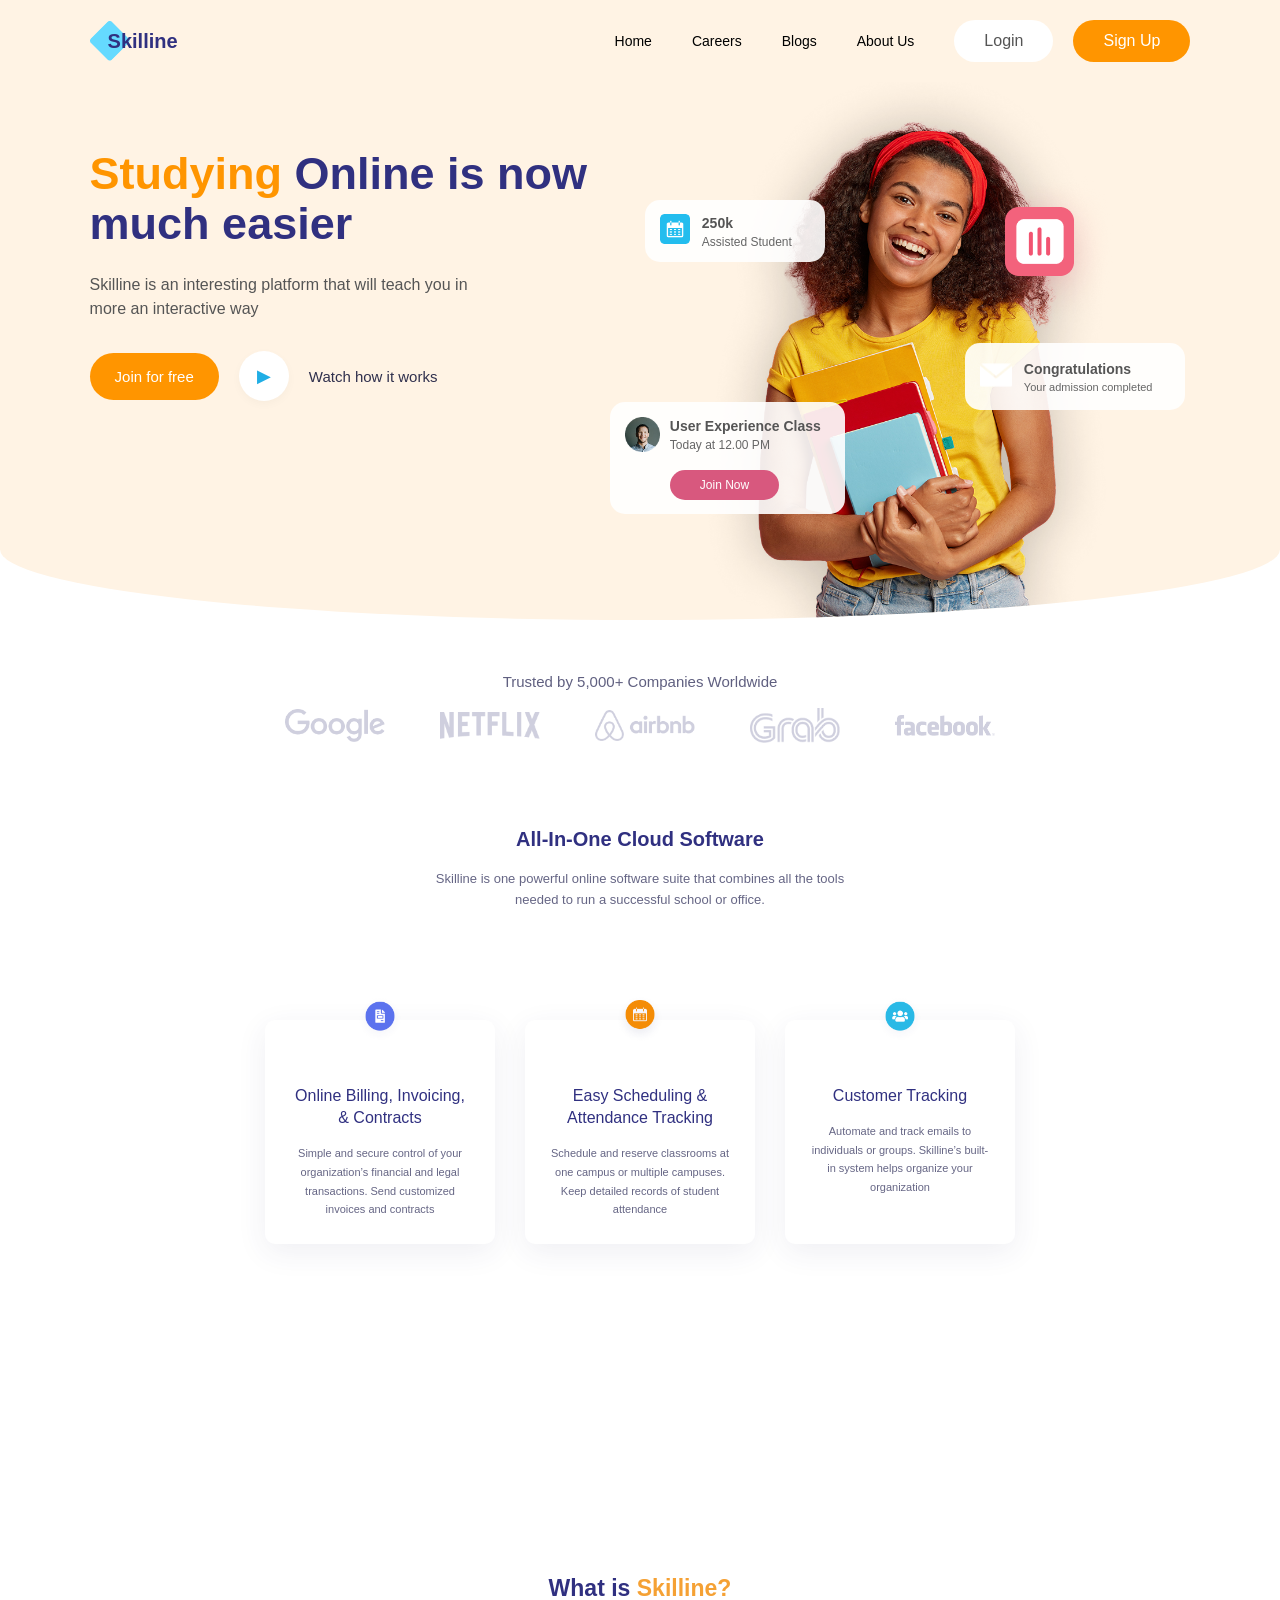
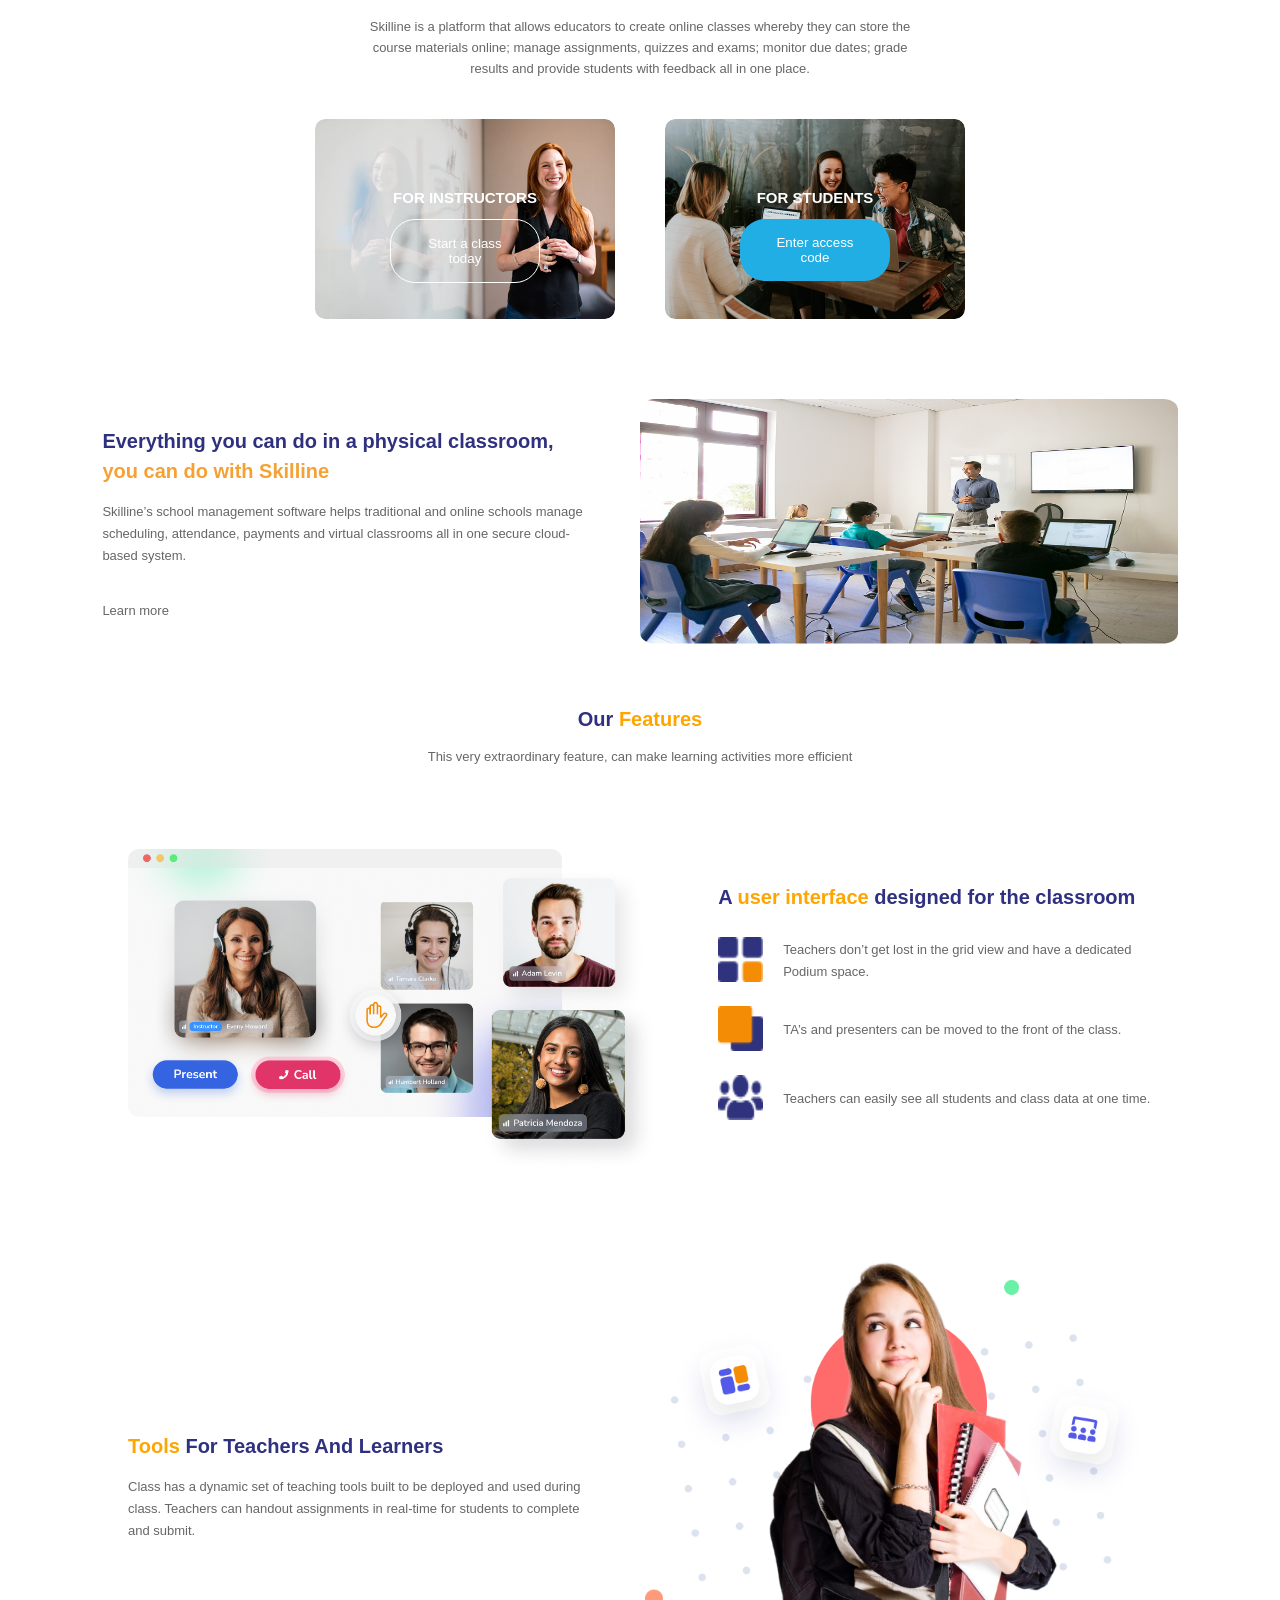
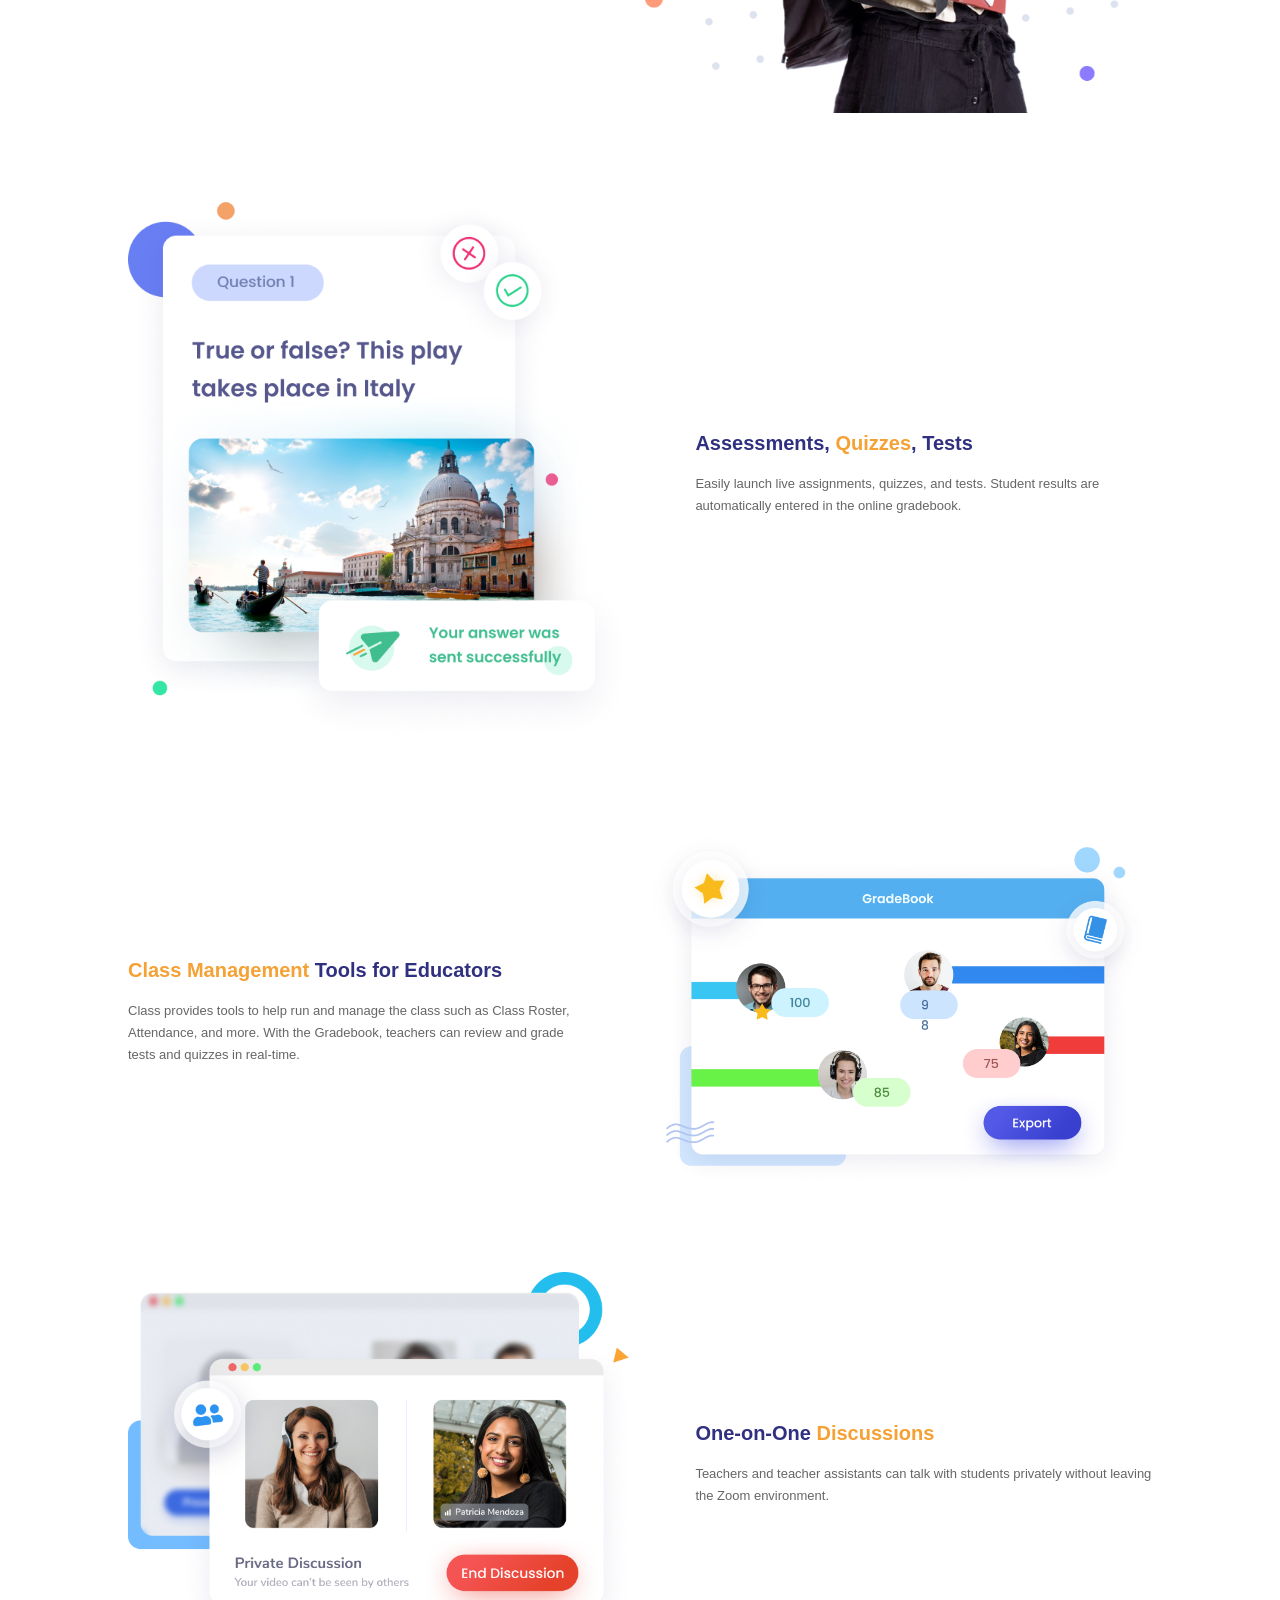
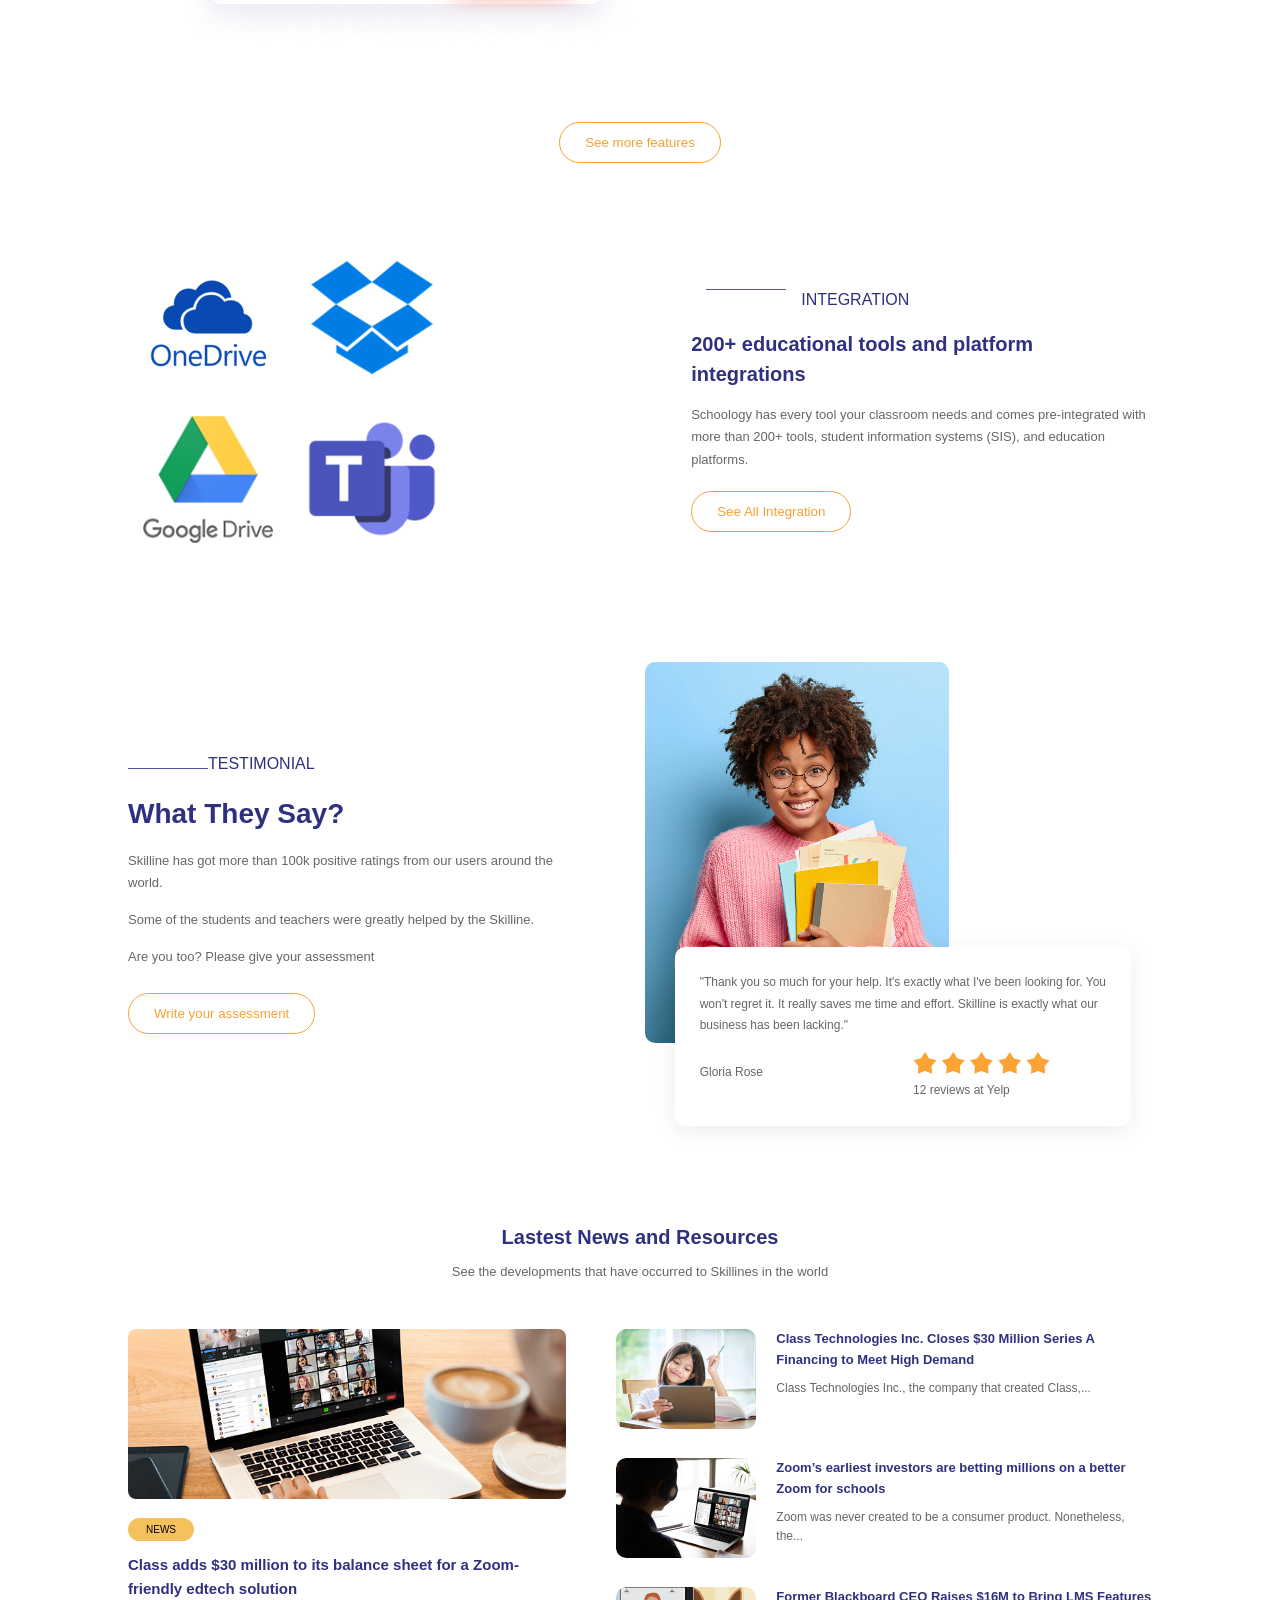
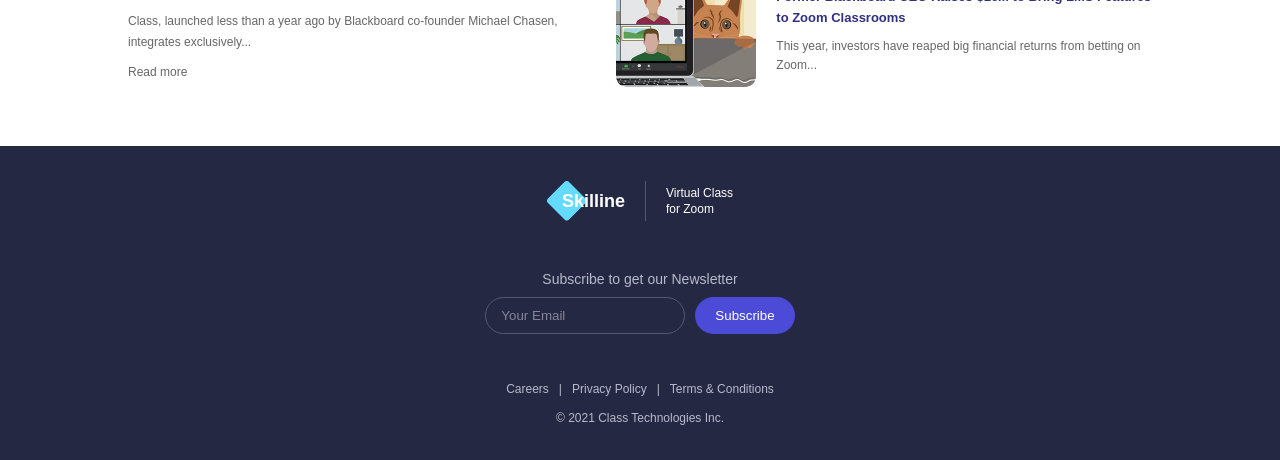
==== commit c3371777: "header updated" ====
--- a/index.html
+++ b/index.html
@@ -4,7 +4,7 @@
     <meta charset="UTF-8" />
     <meta name="viewport" content="width=device-width, initial-scale=1.0" />
     <title>Online learning landing page</title>
-    <link rel="stylesheet" href="/css/style.css" />
+    <link rel="stylesheet" href="css/style.css" />
   </head>
   <body>
     <div class="main-wrapper">
@@ -18,10 +18,10 @@
             <div class="navbar">
               <div class="nav">
                 <ul>
-                  <li>Home</li>
-                  <li>Careers</li>
-                  <li>Blogs</li>
-                  <li>About Us</li>
+                  <li><a href="#home">Home</a></li>
+                  <li><a href="#careers">Careers</a></li>
+                  <li><a href="#blogs">Blogs</a></li>
+                  <li><a href="#about">About Us</a></li>
                 </ul>
               </div>
               <div class="btn">
@@ -36,7 +36,7 @@
       <!-- main -->
       <main>
         <!-- home section -->
-        <section class="hero">
+        <section class="hero"  id="home">
           <div class="hero-content">
             <h1><span>Studying</span> Online is now much easier</h1>
 
@@ -90,7 +90,7 @@
           </div>
         </section>
         <!-- career section -->
-        <section class="career-section">
+        <section class="career-section" id="careers">
           <div class="wrapper">
             <div class="row-1">
               <p>Trusted by 5,000+ Companies Worldwide</p>
@@ -140,7 +140,7 @@
           </div>
         </section>
         <!-- blog section -->
-        <section class="blog-section">
+        <section class="blog-section" id="blogs">
           <div class="blog-wrapper">
             <div class="blog-section">
               <div class="blog-row-1">
@@ -193,7 +193,7 @@
           </div>
         </section>
         <!-- about section -->
-        <section class="about-section">
+        <section class="about-section" id="about">
           <div class="about">
             <div class="about-row-1">
               <h5>Our <span>Features</span></h5>
--- a/css/style.css
+++ b/css/style.css
@@ -8,8 +8,7 @@
   font-family: Arial, Helvetica, sans-serif;
   color: #303080;
 }
-.main-wrapper {
-}
+
 
 /* HEADER */
 
@@ -19,9 +18,16 @@
 }
 
 .header {
-  display: flex;
-  justify-content: space-between;
-  align-items: center;
+    display: flex;
+    justify-content: space-between;
+    align-items: center;
+    position: fixed;
+    top: 0;
+    left: 0;
+    width: 100%;
+    padding: 20px 7%;
+    background-color: #fff3e4;
+    z-index: 1000;
 }
 
 /* LOGO */
@@ -1408,3 +1414,8 @@
 }
 
 
+/* nav link */
+a {
+    color: black ;
+    text-decoration: none ;
+}
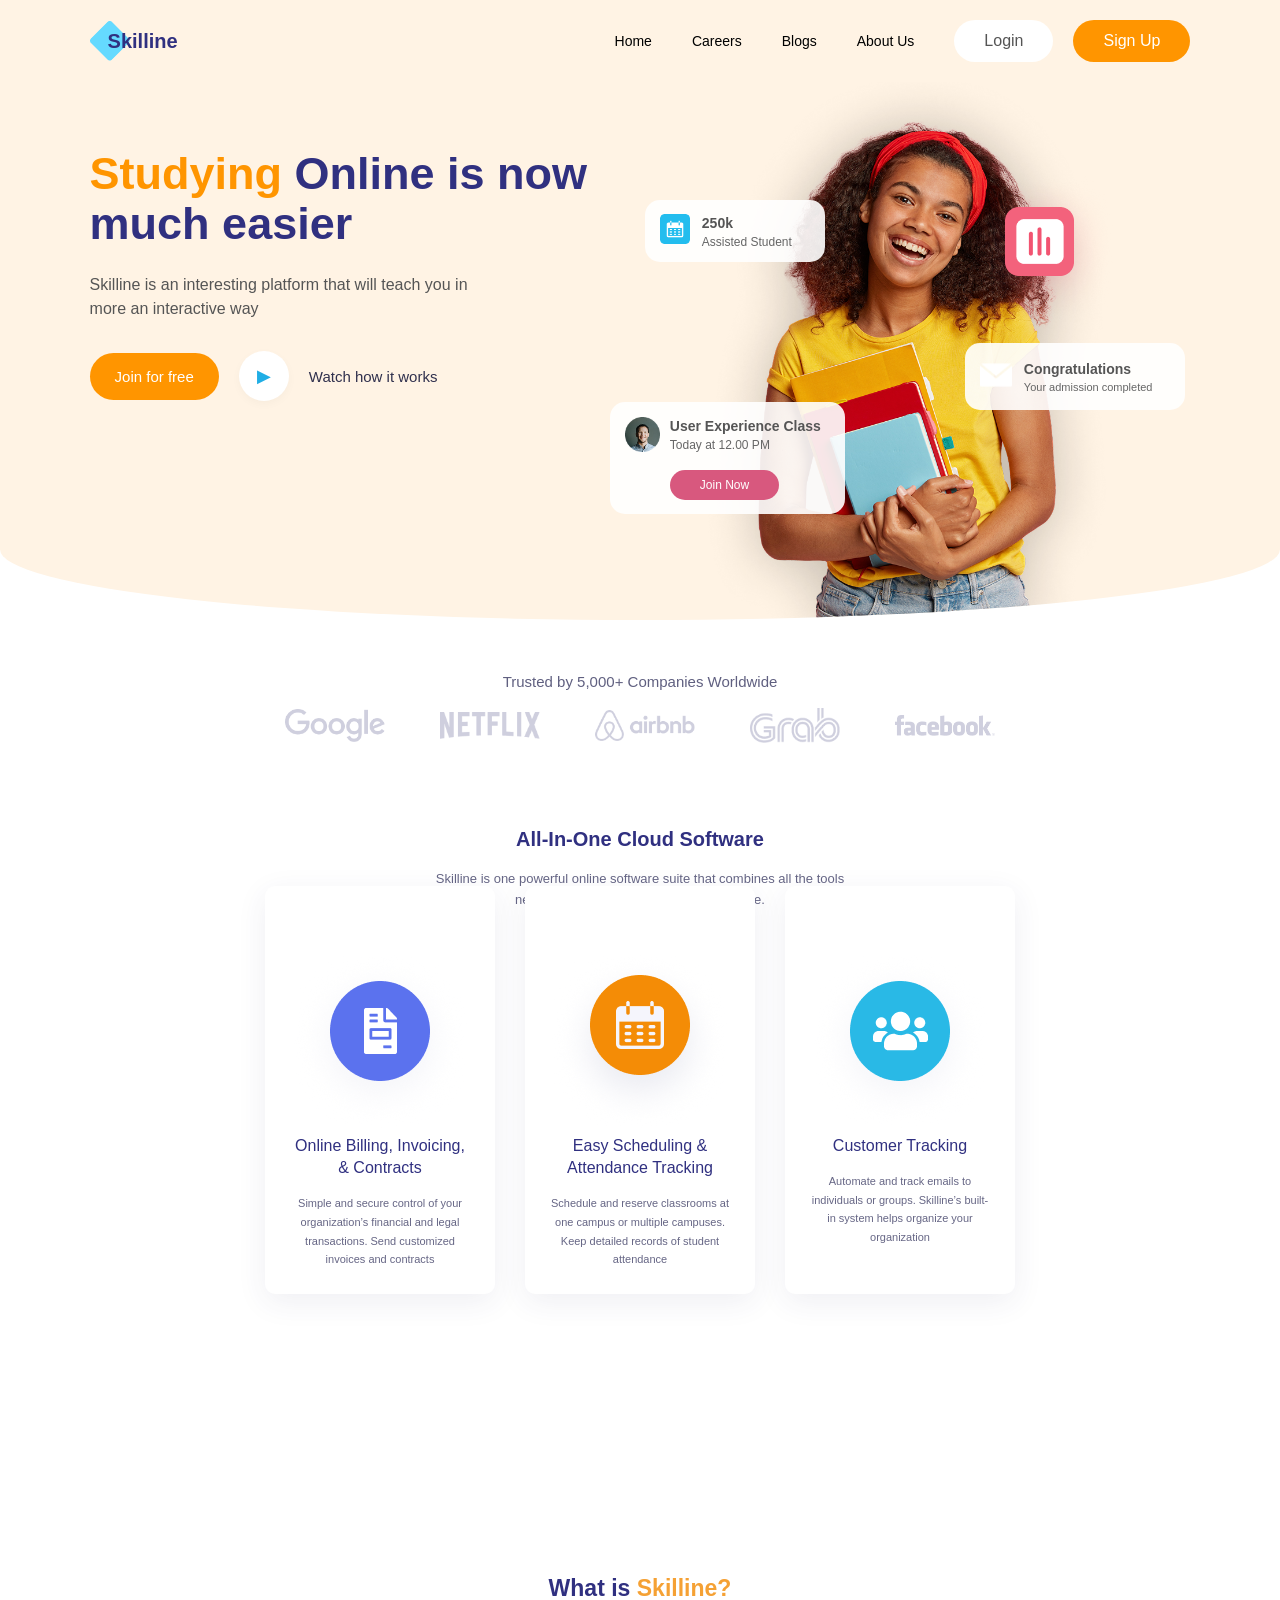
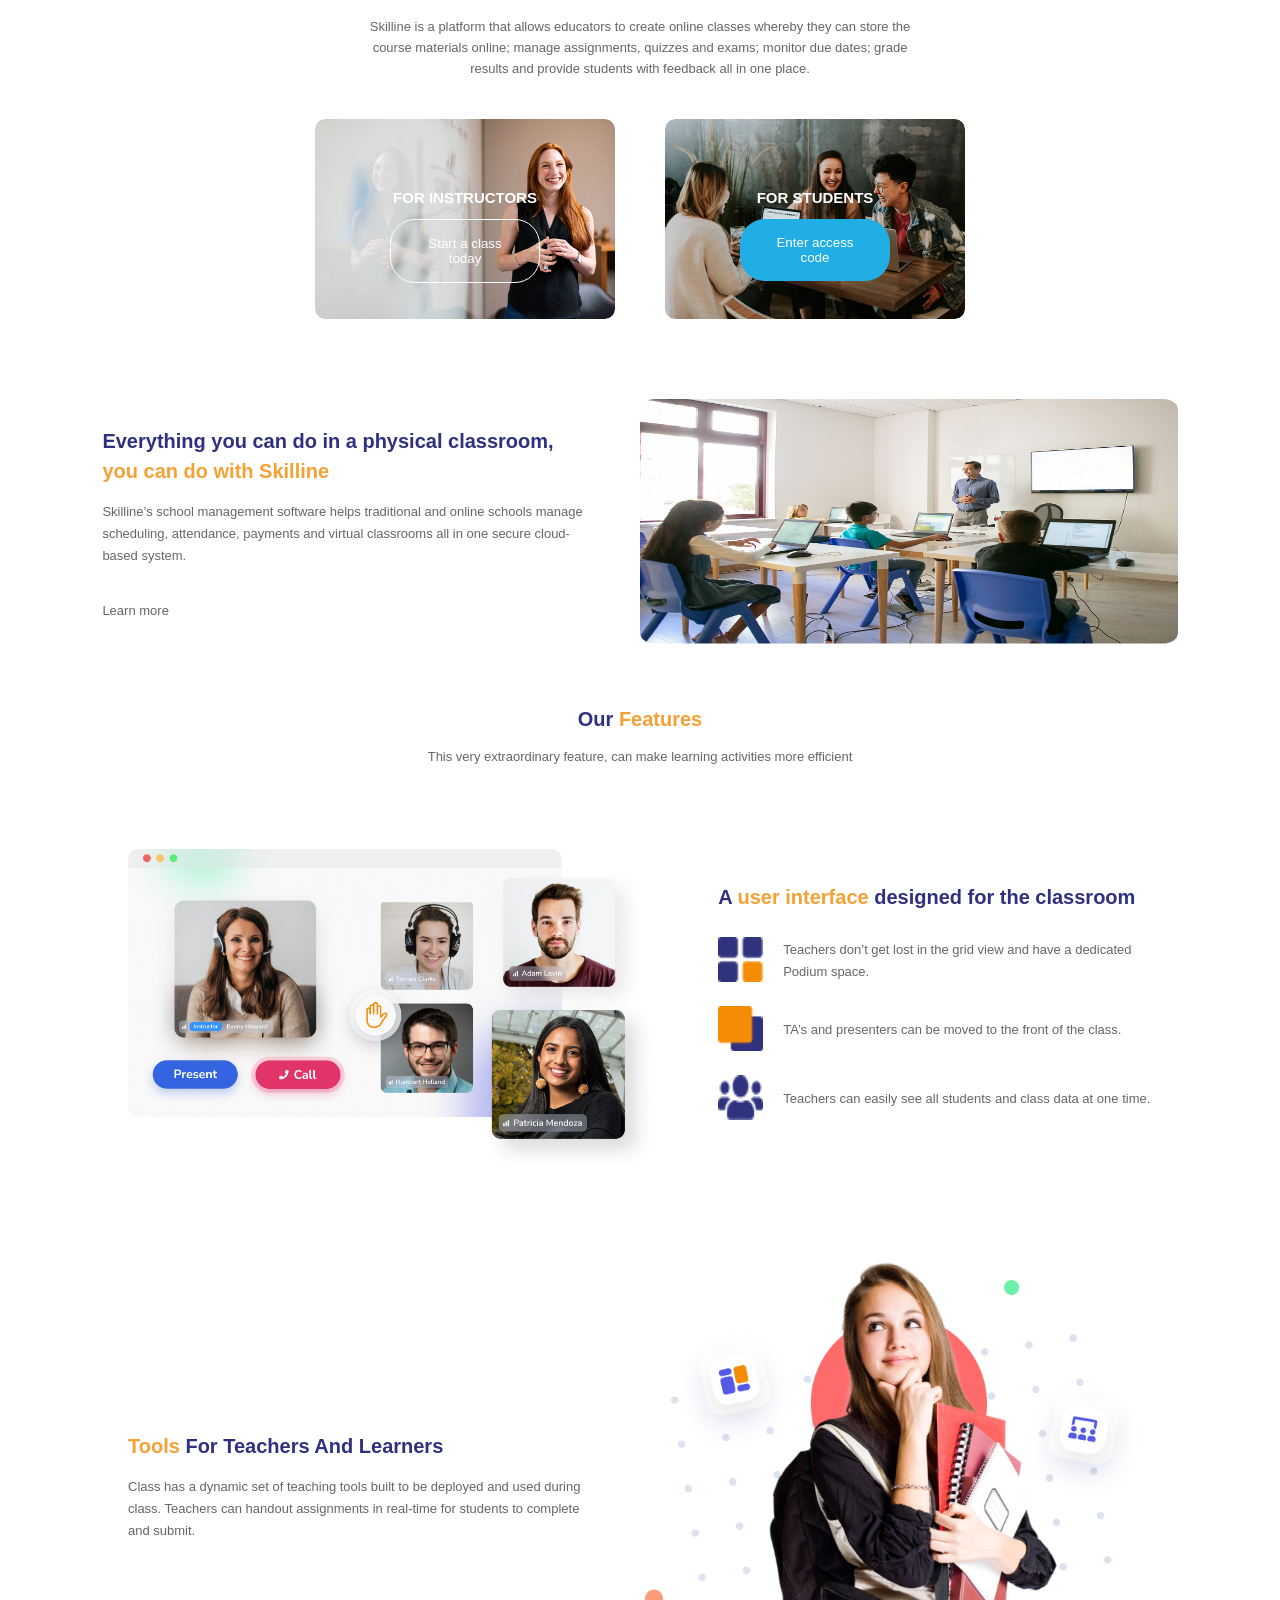
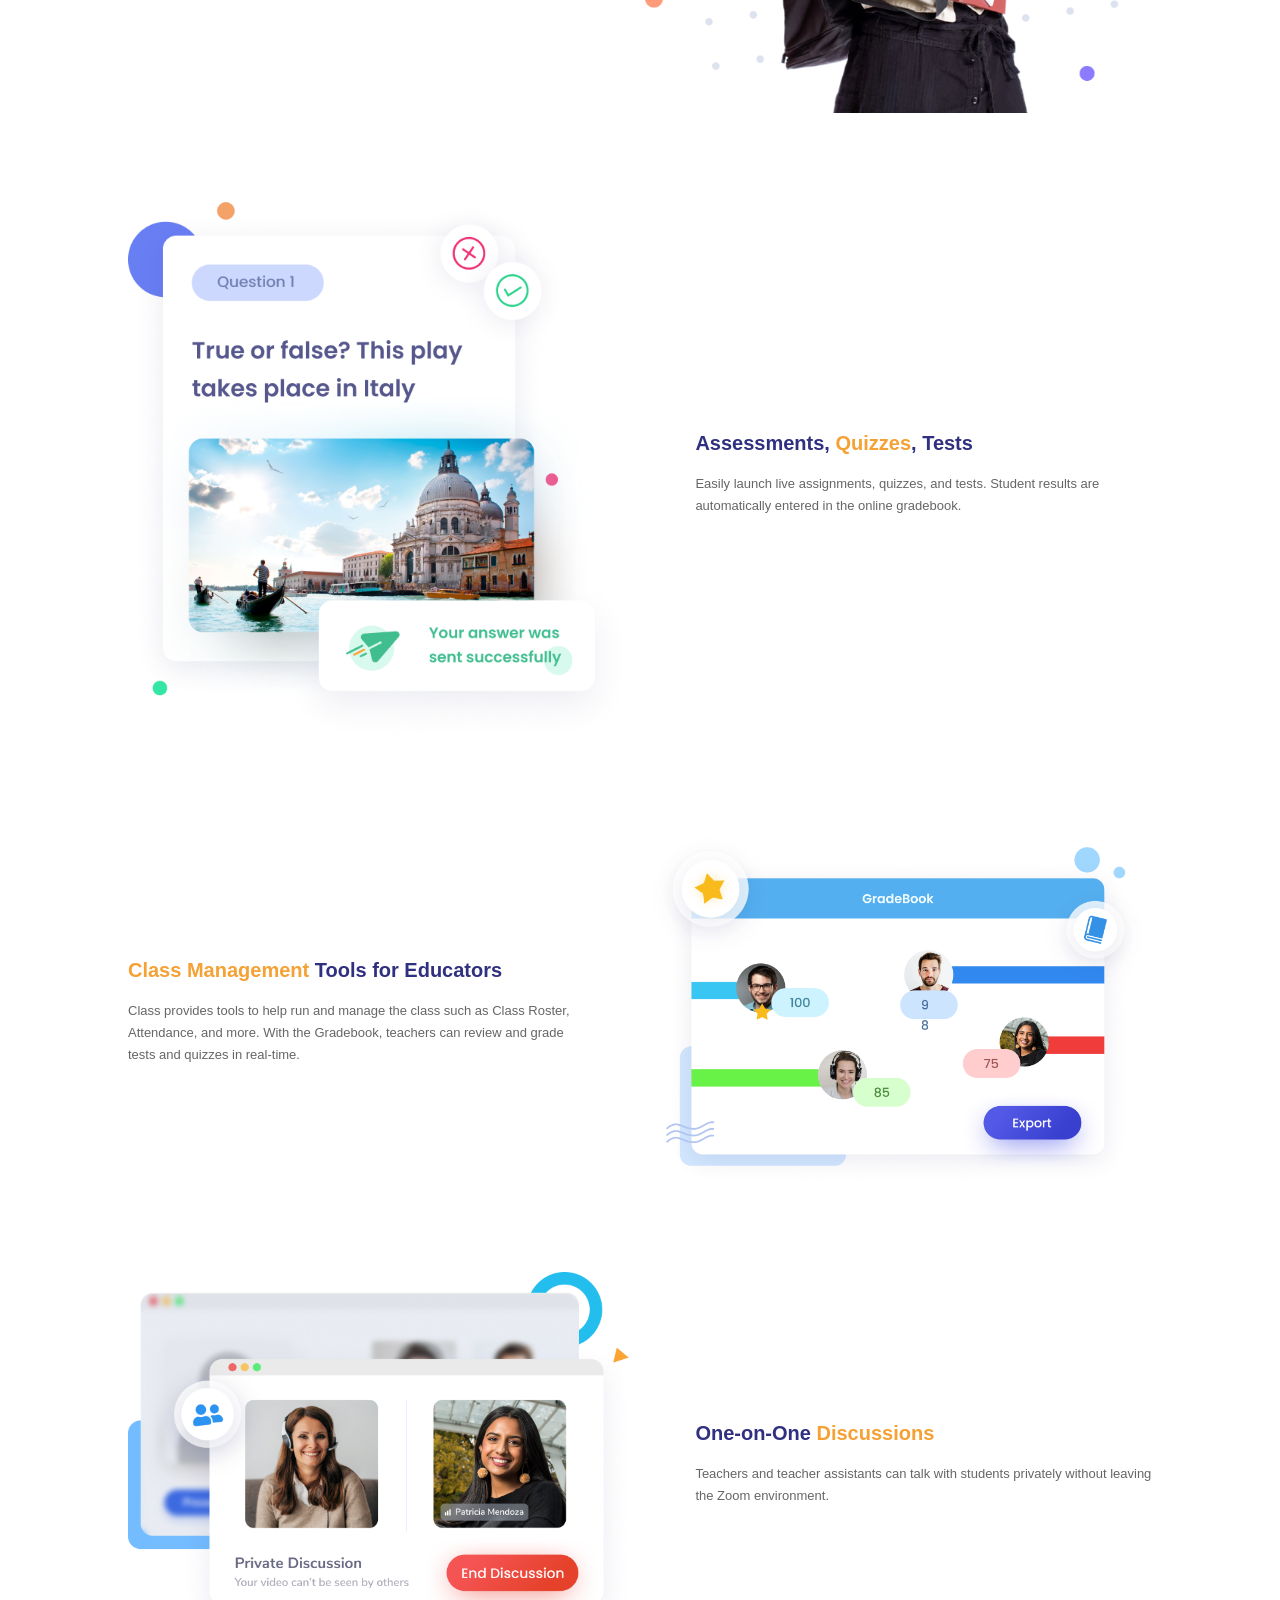
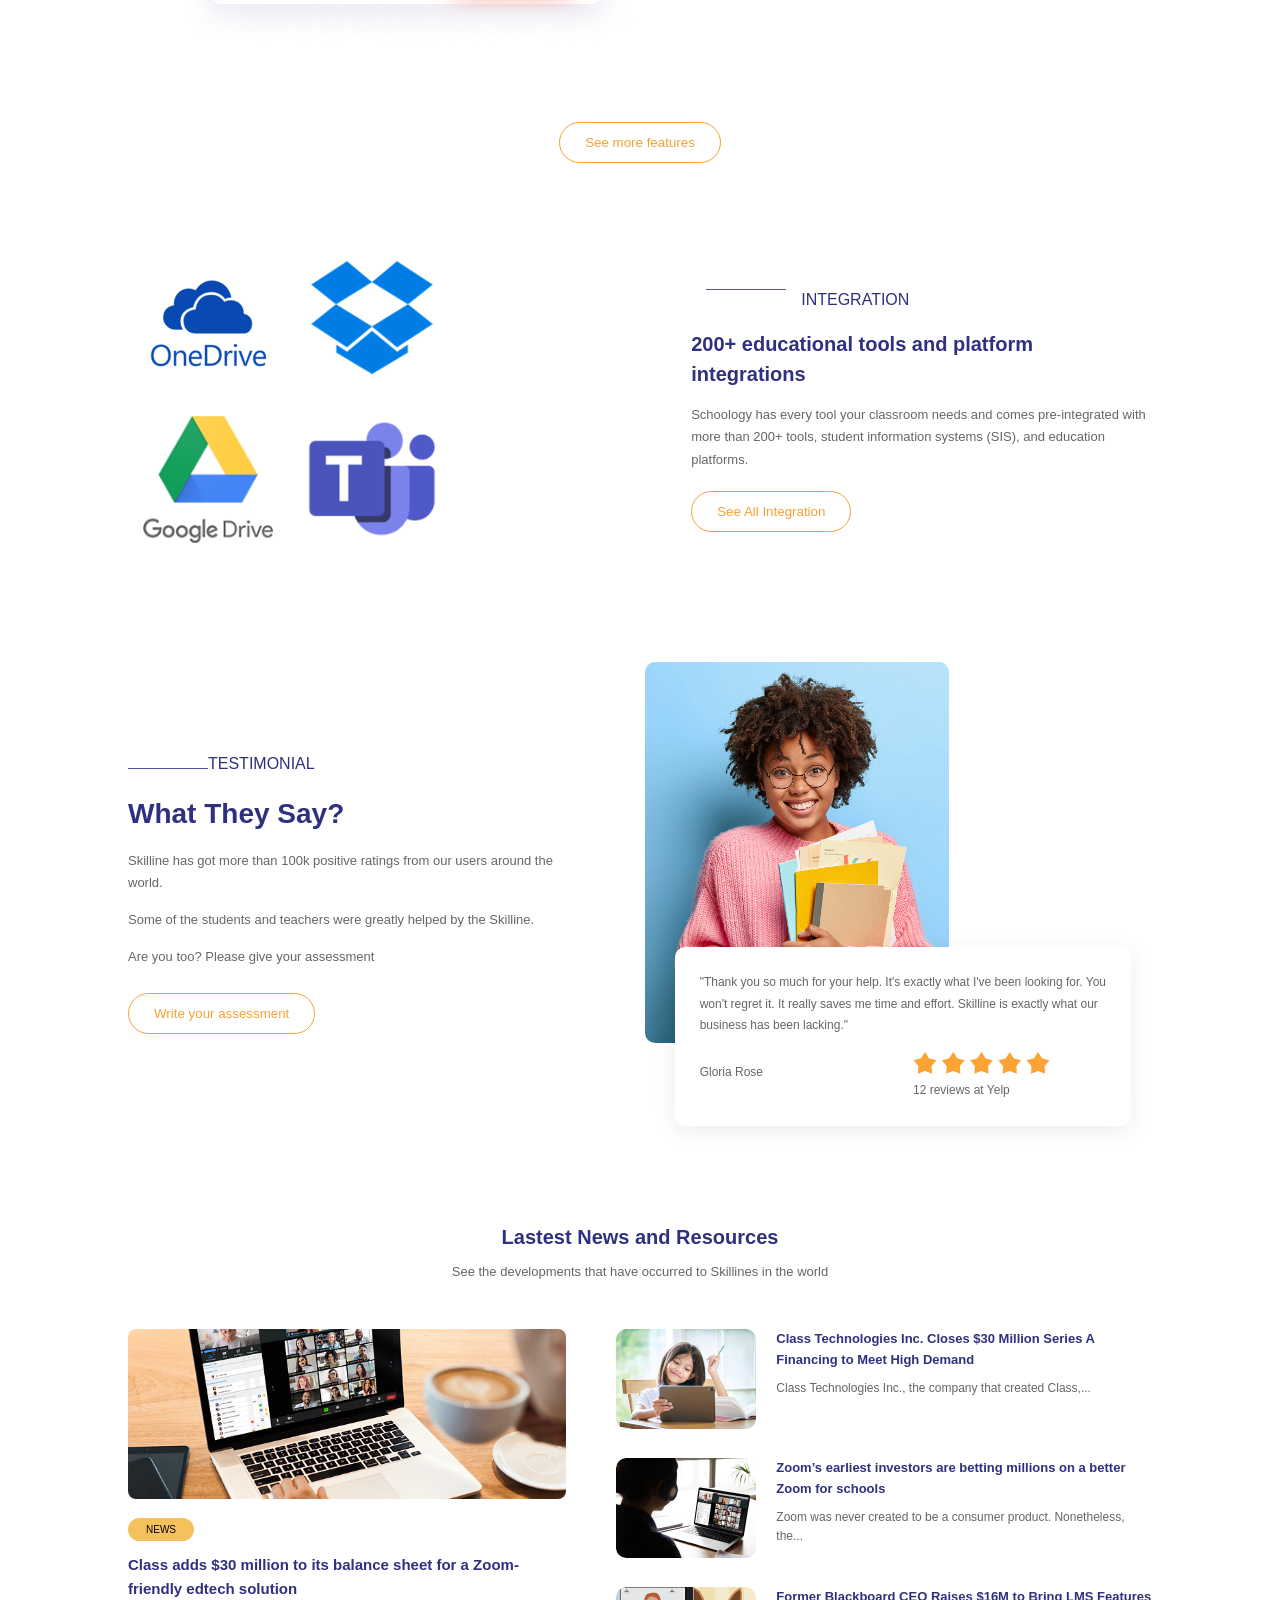
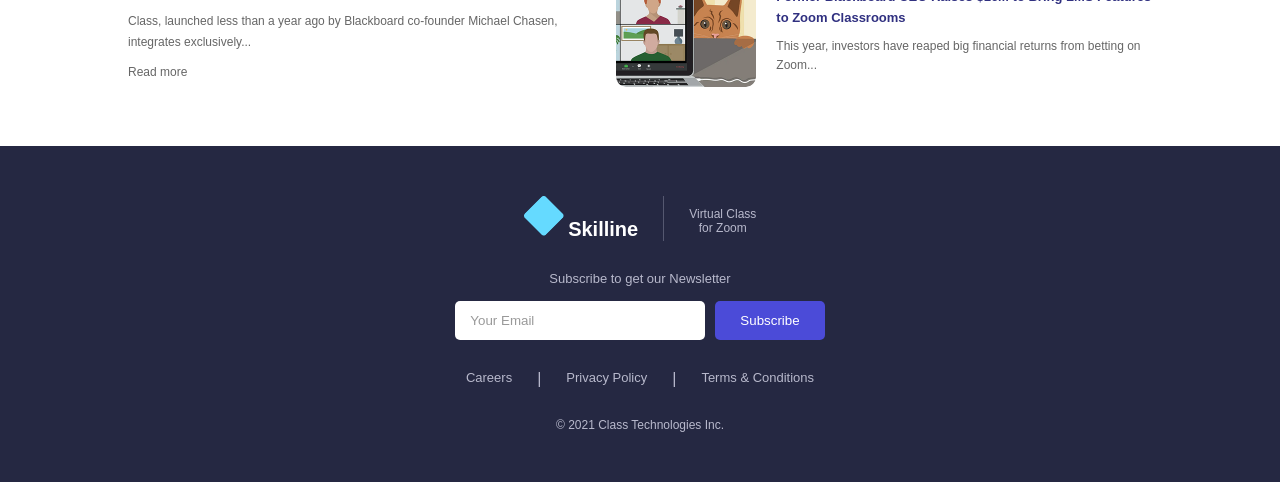
==== commit 32959030: "refactor: split stylesheet into SCSS partials" ====
--- a/index.html
+++ b/index.html
@@ -4,7 +4,7 @@
     <meta charset="UTF-8" />
     <meta name="viewport" content="width=device-width, initial-scale=1.0" />
     <title>Online learning landing page</title>
-    <link rel="stylesheet" href="css/style.css" />
+    <link rel="stylesheet" href="css/main.css" />
   </head>
   <body>
     <div class="main-wrapper">
@@ -109,13 +109,10 @@
                 the tools needed to run a successful school or office.
               </p>
             </div>
-            <div class="row-3">
-              <img src="images/Group 79.png" alt="" />
-              <img src="images/Group 80.png" alt="" />
-              <img src="images/Group 81.png" alt="" />
-            </div>
+         
             <div class="row-4">
               <div>
+                <div><img src="images/Group 79.png" alt="" /></div>
                 <h5>Online Billing, Invoicing, & Contracts</h5>
                 <p>
                   Simple and secure control of your organization’s financial and
@@ -123,6 +120,7 @@
                 </p>
               </div>
               <div>
+                <div><img src="images/Group 80.png" alt="" /></div>
                 <h5>Easy Scheduling & Attendance Tracking</h5>
                 <p>
                   Schedule and reserve classrooms at one campus or multiple
@@ -130,6 +128,11 @@
                 </p>
               </div>
               <div>
+                   <div >
+              
+              
+              <img src="images/Group 81.png" alt="" />
+            </div>
                 <h5>Customer Tracking</h5>
                 <p>
                   Automate and track emails to individuals or groups. Skilline’s
--- a/css/main.css
+++ b/css/main.css
@@ -0,0 +1,1037 @@
+* {
+  margin: 0;
+  padding: 0;
+  box-sizing: border-box;
+}
+
+body {
+  font-family: Arial, Helvetica, sans-serif;
+  color: #303080;
+}
+
+a {
+  color: #000000;
+  text-decoration: none;
+}
+
+.home-wrapper {
+  background-color: #fff3e4;
+  padding: 30px 7% 0;
+}
+
+.header {
+  display: flex;
+  justify-content: space-between;
+  align-items: center;
+  position: fixed;
+  top: 0;
+  left: 0;
+  width: 100%;
+  padding: 20px 7%;
+  background-color: #fff3e4;
+  z-index: 1000;
+}
+
+.logo {
+  display: flex;
+  align-items: center;
+  gap: 8px;
+}
+.logo img {
+  width: 40px;
+  height: 40px;
+}
+.logo-text {
+  font-size: 20px;
+  font-weight: 600;
+  margin-left: -30px;
+}
+
+.navbar {
+  display: flex;
+  align-items: center;
+  gap: 40px;
+}
+
+.nav ul {
+  display: flex;
+  align-items: center;
+  gap: 40px;
+  list-style: none;
+}
+.nav li {
+  color: #30304d;
+  font-size: 14px;
+  cursor: pointer;
+}
+
+.btn {
+  display: flex;
+  gap: 20px;
+}
+.btn button {
+  padding: 12px 30px;
+  border: none;
+  border-radius: 25px;
+  cursor: pointer;
+}
+.btn-1 {
+  background-color: #ffffff;
+  color: #555;
+  font-size: 1rem;
+  font-weight: 400;
+}
+.btn-2 {
+  background-color: #ff9500;
+  color: #ffffff;
+  font-size: 1rem;
+  font-weight: 400;
+}
+
+/* HERO */
+.hero {
+  position: relative;
+  background-color: #fff3e4;
+  min-height: 590px;
+  padding: 100px 7% 0;
+  display: flex;
+  align-items: center;
+  overflow: hidden;
+  border-radius: 0 0 50% 50%/0 0 12% 12%;
+  /* HERO CONTENT */
+}
+.hero-content {
+  width: 48%;
+  z-index: 3;
+  margin-top: -200px;
+}
+.hero-content h1 {
+  font-size: 45px;
+  line-height: 1.1;
+  color: #303080;
+  max-width: 500px;
+}
+.hero-content h1 span {
+  color: #ff9500;
+}
+.hero-content {
+  /* DESCRIPTION */
+}
+.hero-content p {
+  margin-top: 25px;
+  line-height: 1.5;
+  color: #555;
+  max-width: 400px;
+}
+.hero {
+  /* HERO BUTTONS */
+}
+.hero-buttons {
+  display: flex;
+  align-items: center;
+  gap: 20px;
+  margin-top: 30px;
+}
+.hero-buttons button {
+  border: none;
+  border-radius: 25px;
+  cursor: pointer;
+  /* JOIN FOR FREE */
+}
+.hero-buttons button:first-child {
+  padding: 15px 25px;
+  background-color: #ff9500;
+  color: #ffffff;
+  font-size: 15px;
+}
+.hero-buttons {
+  /* WATCH BUTTON */
+}
+.hero-buttons .watch {
+  width: 50px;
+  height: 50px;
+  background-color: #ffffff;
+  color: #20aee5;
+  font-size: 18px;
+  box-shadow: 0 3px 10px rgba(0, 0, 0, 0.03);
+}
+.hero-buttons {
+  /* WATCH TEXT */
+}
+.hero-buttons span {
+  color: #30304d;
+  font-size: 15px;
+}
+.hero {
+  /* RIGHT SIDE */
+}
+.hero .box {
+  position: absolute;
+  right: 9%;
+  bottom: 0;
+  width: 550px;
+  height: 520px;
+}
+.hero {
+  /* GIRL IMAGE */
+}
+.hero-image {
+  position: absolute;
+  right: 40px;
+  bottom: 0;
+  width: 430px;
+  z-index: 2;
+}
+.hero-image img {
+  display: block;
+  width: 100%;
+  height: auto;
+}
+.hero {
+  /* 250K STUDENT CARD */
+}
+.hero .small-box1 {
+  position: absolute;
+  left: -60px;
+  top: 100px;
+  z-index: 4;
+}
+.hero .student-box {
+  background-color: rgba(255, 255, 255, 0.9);
+  padding: 15px;
+  width: 180px;
+  height: 62px;
+  border-radius: 15px;
+  display: flex;
+  align-items: center;
+  gap: 12px;
+  margin-left: 90px;
+}
+.hero .student-box img {
+  width: 30px;
+  height: auto;
+}
+.hero .student-box strong {
+  font-size: 14px;
+  color: #555;
+}
+.hero .student-box p {
+  font-size: 12px;
+  color: #666;
+  margin-top: 3px;
+}
+.hero {
+  /* USER EXPERIENCE CARD */
+}
+.hero .user-box {
+  background-color: rgba(255, 255, 255, 0.9);
+  padding: 15px;
+  width: 235px;
+  height: 112px;
+  border-radius: 15px;
+  display: flex;
+  align-items: flex-start;
+  gap: 10px;
+  margin-top: 140px;
+  margin-left: 55px;
+}
+.hero .user-box img {
+  width: 35px;
+  height: 35px;
+}
+.hero .user-box strong {
+  font-size: 14px;
+  color: #555;
+}
+.hero .user-box p {
+  font-size: 12px;
+  color: #666;
+  margin-top: 3px;
+}
+.hero .user-box button {
+  padding: 8px 30px;
+  border: none;
+  border-radius: 25px;
+  background-color: #d8587e;
+  color: #ffffff;
+  cursor: pointer;
+  font-size: 12px;
+}
+.hero {
+  /* CONGRATULATIONS CARD */
+}
+.hero .small-box2 {
+  position: absolute;
+  right: -70px;
+  top: 215px;
+  z-index: 4;
+}
+.hero .congratulations-box {
+  background-color: rgba(255, 255, 255, 0.9);
+  padding: 15px;
+  width: 220px;
+  height: 67px;
+  border-radius: 15px;
+  display: flex;
+  align-items: center;
+  gap: 12px;
+  margin-top: 15px;
+  margin-right: 50px;
+}
+.hero .congratulations-box img {
+  width: 32px;
+  height: auto;
+}
+.hero .congratulations-box strong {
+  font-size: 14px;
+  color: #555;
+}
+.hero .congratulations-box p {
+  font-size: 11px;
+  color: #666;
+  margin-top: 3px;
+}
+.hero {
+  /* PINK CHART ICON */
+}
+.hero .icon {
+  margin-top: -140px;
+}
+
+/* CAREER SECTION */
+.career-section {
+  margin-top: 25px;
+}
+
+.wrapper {
+  width: 100%;
+  min-height: 100vh;
+  padding: 28px 8% 70px;
+  text-align: center;
+}
+
+/* FIRST ROW */
+.row-1 {
+  display: flex;
+  flex-direction: column;
+  align-items: center;
+}
+.row-1 > p {
+  font-size: 15px;
+  color: #606080;
+  margin-bottom: 18px;
+}
+.row-1 {
+  /* COMPANY LOGOS */
+}
+.row-1 > div {
+  width: 100%;
+  display: flex;
+  align-items: center;
+  justify-content: center;
+  gap: 55px;
+}
+.row-1 {
+  /* LOGO IMAGES */
+}
+.row-1 img {
+  max-width: 100px;
+  max-height: 35px;
+}
+
+/* SECOND ROW */
+.row-2 {
+  margin-top: 85px;
+  display: flex;
+  flex-direction: column;
+  align-items: center;
+  /* HEADING */
+}
+.row-2 h5 {
+  font-size: 20px;
+  color: #303080;
+  font-weight: 700;
+  margin-bottom: 18px;
+}
+.row-2 h5 span {
+  color: #ff9500;
+}
+.row-2 {
+  /* DESCRIPTION */
+}
+.row-2 p {
+  max-width: 410px;
+  font-size: 13px;
+  line-height: 1.6;
+  color: #666685;
+}
+
+/* THIRD ROW */
+.row-3 {
+  display: grid;
+  grid-template-columns: repeat(3, 1fr);
+  gap: 30px;
+  max-width: 750px;
+  margin: 82px auto 0;
+  /* ICONS */
+}
+.row-3 img {
+  width: 52px;
+  height: 52px;
+  justify-self: center;
+  position: relative;
+  z-index: 2;
+}
+
+/* FOURTH ROW */
+.row-4 {
+  display: grid;
+  grid-template-columns: repeat(3, 1fr);
+  gap: 30px;
+  max-width: 750px;
+  margin: -25px auto 0;
+  /* INDIVIDUAL CARD */
+}
+.row-4 > div {
+  min-height: 215px;
+  padding: 65px 25px 25px;
+  background-color: #ffffff;
+  border-radius: 10px;
+  box-shadow: 0 8px 30px rgba(45, 45, 100, 0.08);
+  display: flex;
+  flex-direction: column;
+  align-items: center;
+}
+.row-4 {
+  /* CARD HEADING */
+}
+.row-4 h5 {
+  max-width: 210px;
+  font-size: 16px;
+  line-height: 1.4;
+  color: #303080;
+  font-weight: 500;
+  margin-bottom: 15px;
+}
+.row-4 {
+  /* CARD DESCRIPTION */
+}
+.row-4 p {
+  max-width: 205px;
+  font-size: 11px;
+  line-height: 1.7;
+  color: #666685;
+}
+
+/* BLOG SECTION */
+.blog-wrapper {
+  width: 100%;
+  padding: 30px 8%;
+}
+
+/* FIRST ROW */
+.blog-row-1 {
+  text-align: center;
+}
+.blog-row-1 .ro1-content h4 {
+  font-size: 23px;
+  margin-bottom: 15px;
+}
+.blog-row-1 .ro1-content h4 span {
+  color: #f5a134;
+}
+.blog-row-1 .ro1-content p {
+  width: 550px;
+  max-width: 100%;
+  margin: auto;
+  line-height: 1.6;
+  color: #666;
+  font-size: 13px;
+}
+.blog-row-1 {
+  /* TOP IMAGES */
+}
+.blog-row-1 > div:nth-child(2) {
+  display: flex;
+  justify-content: center;
+  gap: 50px;
+  margin-top: 40px;
+}
+.blog-row-1 > div:nth-child(2) > div {
+  width: 300px;
+  height: 200px;
+  position: relative;
+  overflow: hidden;
+  border-radius: 10px;
+}
+.blog-row-1 img {
+  width: 100%;
+  height: 100%;
+  -o-object-fit: cover;
+     object-fit: cover;
+}
+.blog-row-1 {
+  /* TEXT ON IMAGES */
+}
+.blog-row-1 strong {
+  position: absolute;
+  top: 70px;
+  left: 0;
+  width: 100%;
+  color: #ffffff;
+  z-index: 2;
+  font-size: 15px;
+}
+.blog-row-1 {
+  /* BUTTONS ON IMAGES */
+}
+.blog-row-1 .r-btn {
+  position: absolute;
+  top: 100px;
+  left: 50%;
+  transform: translateX(-50%);
+  padding: 1rem 2rem;
+  border: 1px solid #ffffff;
+  border-radius: 25px;
+  background: transparent;
+  color: #ffffff;
+  z-index: 2;
+}
+.blog-row-1 > div:nth-child(2) > div:nth-child(2) button {
+  background: #20aee5;
+  border: none;
+}
+
+/* SECOND ROW */
+.blog-row-2 {
+  display: flex;
+  align-items: center;
+  justify-content: space-between;
+  gap: 50px;
+  margin-top: 80px;
+  /* LEFT SIDE */
+}
+.blog-row-2 > div:first-child {
+  width: 45%;
+}
+.blog-row-2 strong {
+  font-size: 20px;
+  line-height: 1.5;
+}
+.blog-row-2 strong span {
+  color: #f5a134;
+}
+.blog-row-2 p {
+  margin-top: 15px;
+  line-height: 1.7;
+  font-size: 13px;
+  color: #666;
+}
+.blog-row-2 {
+  /* RIGHT IMAGE */
+}
+.blog-row-2 > div:last-child {
+  width: 50%;
+}
+.blog-row-2 img {
+  width: 100%;
+  height: 245px;
+  border-radius: 10px;
+}
+
+/* ABOUT SECTION */
+.about {
+  width: 100%;
+  padding: 30px 10%;
+}
+.about span {
+  color: #f5a134;
+}
+
+/* FIRST ROW */
+.about-row-1 {
+  text-align: center;
+}
+.about-row-1 h5 {
+  font-size: 20px;
+  margin-bottom: 18px;
+}
+.about-row-1 p {
+  color: #666;
+  font-size: 13px;
+}
+
+/* SECOND ROW */
+.about-row-2 {
+  display: flex;
+  align-items: center;
+  justify-content: space-between;
+  margin-top: 85px;
+  gap: 60px;
+}
+
+/* LEFT IMAGE */
+.col-1 {
+  width: 55%;
+}
+.col-1 img {
+  width: 100%;
+  height: auto;
+}
+
+/* RIGHT CONTENT */
+.col-2 {
+  width: 45%;
+}
+.col-2 h4 {
+  font-size: 20px;
+  line-height: 1.5;
+  margin-bottom: 25px;
+}
+
+/* FEATURES */
+.about-row2-col2,
+.about-row2-col3,
+.about-row2-col4 {
+  display: flex;
+  align-items: center;
+  gap: 20px;
+  margin-bottom: 20px;
+}
+.about-row2-col2 img,
+.about-row2-col3 img,
+.about-row2-col4 img {
+  width: 45px;
+  height: 45px;
+}
+.about-row2-col2 p,
+.about-row2-col3 p,
+.about-row2-col4 p {
+  color: #666;
+  font-size: 13px;
+  line-height: 1.7;
+}
+
+/* ROW 3 */
+.about-row-3 {
+  display: flex;
+  align-items: center;
+  justify-content: space-between;
+  margin-top: 80px;
+  gap: 60px;
+}
+
+.about-row-3-col-1 {
+  width: 45%;
+}
+.about-row-3-col-1 h4 {
+  font-size: 20px;
+  line-height: 1.5;
+  margin-bottom: 15px;
+}
+.about-row-3-col-1 p {
+  color: #666;
+  font-size: 13px;
+  line-height: 1.7;
+}
+
+.about-row-3-col-2 {
+  width: 50%;
+}
+.about-row-3-col-2 img {
+  width: 100%;
+  height: auto;
+}
+
+/* ROW 4 */
+.about-row-4 {
+  display: flex;
+  align-items: center;
+  justify-content: space-between;
+  margin-top: 80px;
+  gap: 60px;
+}
+
+.about-row-4-col-1 {
+  width: 50%;
+}
+.about-row-4-col-1 img {
+  width: 100%;
+  height: auto;
+}
+
+.about-row-4-col-2 {
+  width: 45%;
+}
+.about-row-4-col-2 h4 {
+  font-size: 20px;
+  line-height: 1.5;
+  margin-bottom: 15px;
+}
+.about-row-4-col-2 h4 span {
+  color: #f5a134;
+}
+.about-row-4-col-2 p {
+  font-size: 13px;
+  line-height: 1.7;
+  color: #666;
+}
+
+/* ROW 5 */
+.about-row-5 {
+  display: flex;
+  align-items: center;
+  justify-content: space-between;
+  margin-top: 80px;
+  gap: 60px;
+}
+
+.about-row-5-col-1 {
+  width: 45%;
+}
+.about-row-5-col-1 h4 {
+  font-size: 20px;
+  line-height: 1.5;
+  margin-bottom: 15px;
+}
+.about-row-5-col-1 h4 span {
+  color: #f5a134;
+}
+.about-row-5-col-1 p {
+  font-size: 13px;
+  line-height: 1.7;
+  color: #666;
+}
+
+.about-row-5-col-2 {
+  width: 50%;
+}
+.about-row-5-col-2 img {
+  width: 100%;
+  height: auto;
+}
+
+/* ROW 6 */
+.about-row-6 {
+  display: flex;
+  align-items: center;
+  justify-content: space-between;
+  margin-top: 80px;
+  gap: 60px;
+}
+
+.about-row-6-col-1 {
+  width: 50%;
+}
+.about-row-6-col-1 img {
+  width: 100%;
+  height: auto;
+}
+
+.about-row-6-col-2 {
+  width: 45%;
+}
+.about-row-6-col-2 h4 {
+  font-size: 20px;
+  line-height: 1.5;
+  margin-bottom: 15px;
+}
+.about-row-6-col-2 h4 span {
+  color: #f5a134;
+}
+.about-row-6-col-2 p {
+  font-size: 13px;
+  line-height: 1.7;
+  color: #666;
+}
+
+/* SEE MORE BUTTON */
+.about-row-btn {
+  text-align: center;
+  margin-top: 70px;
+}
+.about-row-btn button {
+  padding: 12px 25px;
+  border: 1px solid #f5a134;
+  border-radius: 25px;
+  background-color: #ffffff;
+  color: #f5a134;
+  cursor: pointer;
+}
+
+/* ROW 7 */
+.about-row-7 {
+  display: flex;
+  align-items: center;
+  justify-content: space-between;
+  margin-top: 80px;
+  gap: 60px;
+}
+.about-row-7 > div {
+  width: 45%;
+}
+.about-row-7 img {
+  max-width: 130px;
+  margin: 15px;
+}
+.about-row-7 h4 {
+  font-size: 20px;
+  line-height: 1.5;
+  margin-top: 20px;
+}
+.about-row-7 p {
+  font-size: 13px;
+  line-height: 1.7;
+  color: #666;
+  margin-top: 15px;
+}
+.about-row-7 button {
+  margin-top: 20px;
+  padding: 12px 25px;
+  border: 1px solid #f5a134;
+  border-radius: 25px;
+  background-color: #ffffff;
+  color: #f5a134;
+}
+
+/* ROW 8 */
+.about-row-8 {
+  display: flex;
+  align-items: center;
+  justify-content: space-between;
+  margin-top: 100px;
+  gap: 60px;
+}
+
+.about-row-8-col-1 {
+  width: 45%;
+}
+
+.about-row-8-col-1 h4 {
+  font-size: 28px;
+  margin-top: 25px;
+  margin-bottom: 20px;
+}
+
+.about-row-8-col-1 p {
+  font-size: 13px;
+  line-height: 1.7;
+  color: #666;
+  margin-bottom: 15px;
+}
+
+.about-row-8-col-1 button {
+  margin-top: 10px;
+  padding: 12px 25px;
+  border: 1px solid #f5a134;
+  border-radius: 25px;
+  background-color: #ffffff;
+  color: #f5a134;
+}
+
+.about-row-8-col-2 {
+  width: 50%;
+}
+
+.about-row-8-col-2 > div:first-child {
+  width: 60%;
+}
+
+.about-row-8-col-2 > div:first-child img {
+  width: 100%;
+  height: auto;
+  border-radius: 10px;
+}
+
+.about-row-8-col-2 > div:last-child {
+  background-color: #ffffff;
+  padding: 25px;
+  width: 90%;
+  margin-top: -100px;
+  margin-left: 30px;
+  position: relative;
+  box-shadow: 0 5px 25px rgba(0, 0, 0, 0.08);
+  border-radius: 10px;
+}
+
+.about-row-8-col-2 > div:last-child p {
+  font-size: 12px;
+  line-height: 1.8;
+  color: #666;
+}
+
+.name-rate {
+  display: flex;
+  gap: 150px;
+  margin-top: 15px;
+}
+
+.name-rate .name {
+  margin-top: 10px;
+}
+
+.about-row-9 {
+  margin-top: 100px;
+}
+.about-row-9-R1 {
+  text-align: center;
+}
+.about-row-9-R1 h4 {
+  font-size: 20px;
+  margin-bottom: 15px;
+}
+.about-row-9-R1 p {
+  font-size: 13px;
+  color: #666;
+}
+.about-row-9-R2 {
+  display: flex;
+  justify-content: space-between;
+  gap: 50px;
+  margin-top: 50px;
+}
+.about-row-9-R2-col-1 {
+  width: 45%;
+}
+.about-row-9-R2-col-1 img {
+  width: 100%;
+  height: 170px;
+  -o-object-fit: cover;
+     object-fit: cover;
+  border-radius: 8px;
+}
+.about-row-9-R2-col-1 button {
+  margin-top: 15px;
+  padding: 6px 18px;
+  border: none;
+  border-radius: 20px;
+  background-color: #f5c15d;
+  font-size: 10px;
+}
+.about-row-9-R2-col-1 h5 {
+  font-size: 15px;
+  line-height: 1.6;
+  margin-top: 12px;
+}
+.about-row-9-R2-col-1 p {
+  font-size: 12px;
+  line-height: 1.7;
+  color: #666;
+  margin-top: 10px;
+}
+.about-row-9-R2-col-2 {
+  width: 55%;
+}
+
+.news-1,
+.news-2,
+.news-3 {
+  display: flex;
+  gap: 20px;
+  margin-bottom: 25px;
+}
+.news-1 img,
+.news-2 img,
+.news-3 img {
+  width: 140px;
+  height: 100px;
+  -o-object-fit: cover;
+     object-fit: cover;
+  border-radius: 10px;
+}
+.news-1 h5,
+.news-2 h5,
+.news-3 h5 {
+  font-size: 13px;
+  line-height: 1.6;
+}
+.news-1 p,
+.news-2 p,
+.news-3 p {
+  font-size: 12px;
+  line-height: 1.6;
+  color: #666;
+  margin-top: 8px;
+}
+
+.footer {
+  background-color: #252842;
+  color: #b8b9cc;
+  padding: 50px 8%;
+  text-align: center;
+}
+
+.footer-logo {
+  display: flex;
+  justify-content: center;
+  align-items: center;
+  gap: 25px;
+}
+.footer-logo div {
+  border-right: 1px solid #555870;
+  padding-right: 25px;
+}
+.footer-logo img {
+  width: 40px;
+  height: 40px;
+}
+.footer-logo strong {
+  color: #ffffff;
+  font-size: 20px;
+}
+.footer-logo span {
+  display: block;
+  font-size: 12px;
+  margin-top: 5px;
+}
+
+.newsletter {
+  margin-top: 30px;
+}
+.newsletter p {
+  font-size: 13px;
+  margin-bottom: 15px;
+}
+
+.subscribe {
+  display: flex;
+  justify-content: center;
+  gap: 10px;
+}
+.subscribe input {
+  width: 250px;
+  padding: 12px 15px;
+  border: none;
+  border-radius: 5px;
+  outline: none;
+}
+.subscribe input::-moz-placeholder {
+  color: #999;
+}
+.subscribe input::placeholder {
+  color: #999;
+}
+.subscribe button {
+  padding: 12px 25px;
+  border: none;
+  border-radius: 5px;
+  background-color: #4b4bd8;
+  color: #ffffff;
+  cursor: pointer;
+}
+
+.footer-links {
+  display: flex;
+  justify-content: center;
+  gap: 25px;
+  margin-top: 30px;
+}
+.footer-links a {
+  color: #b8b9cc;
+  font-size: 13px;
+}
+
+.copyright {
+  margin-top: 30px;
+  font-size: 12px;
+}/*# sourceMappingURL=main.css.map */
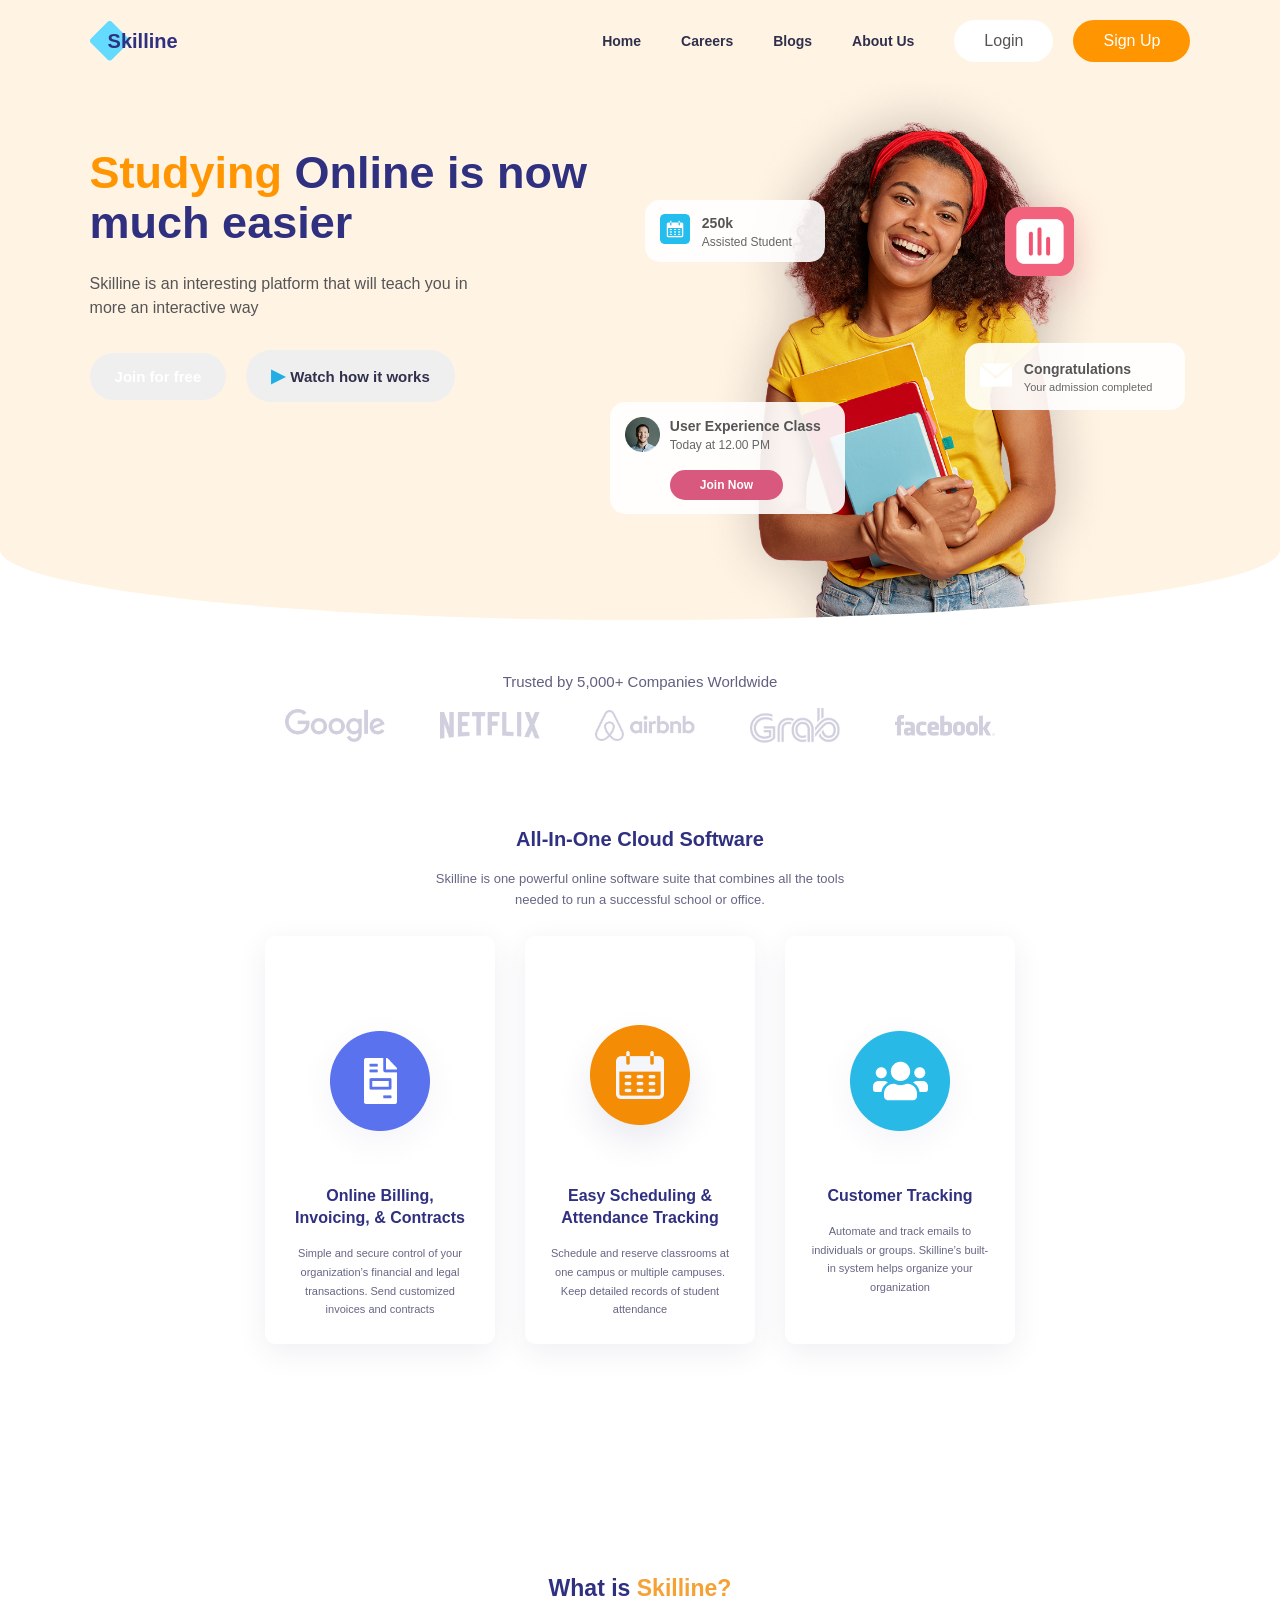
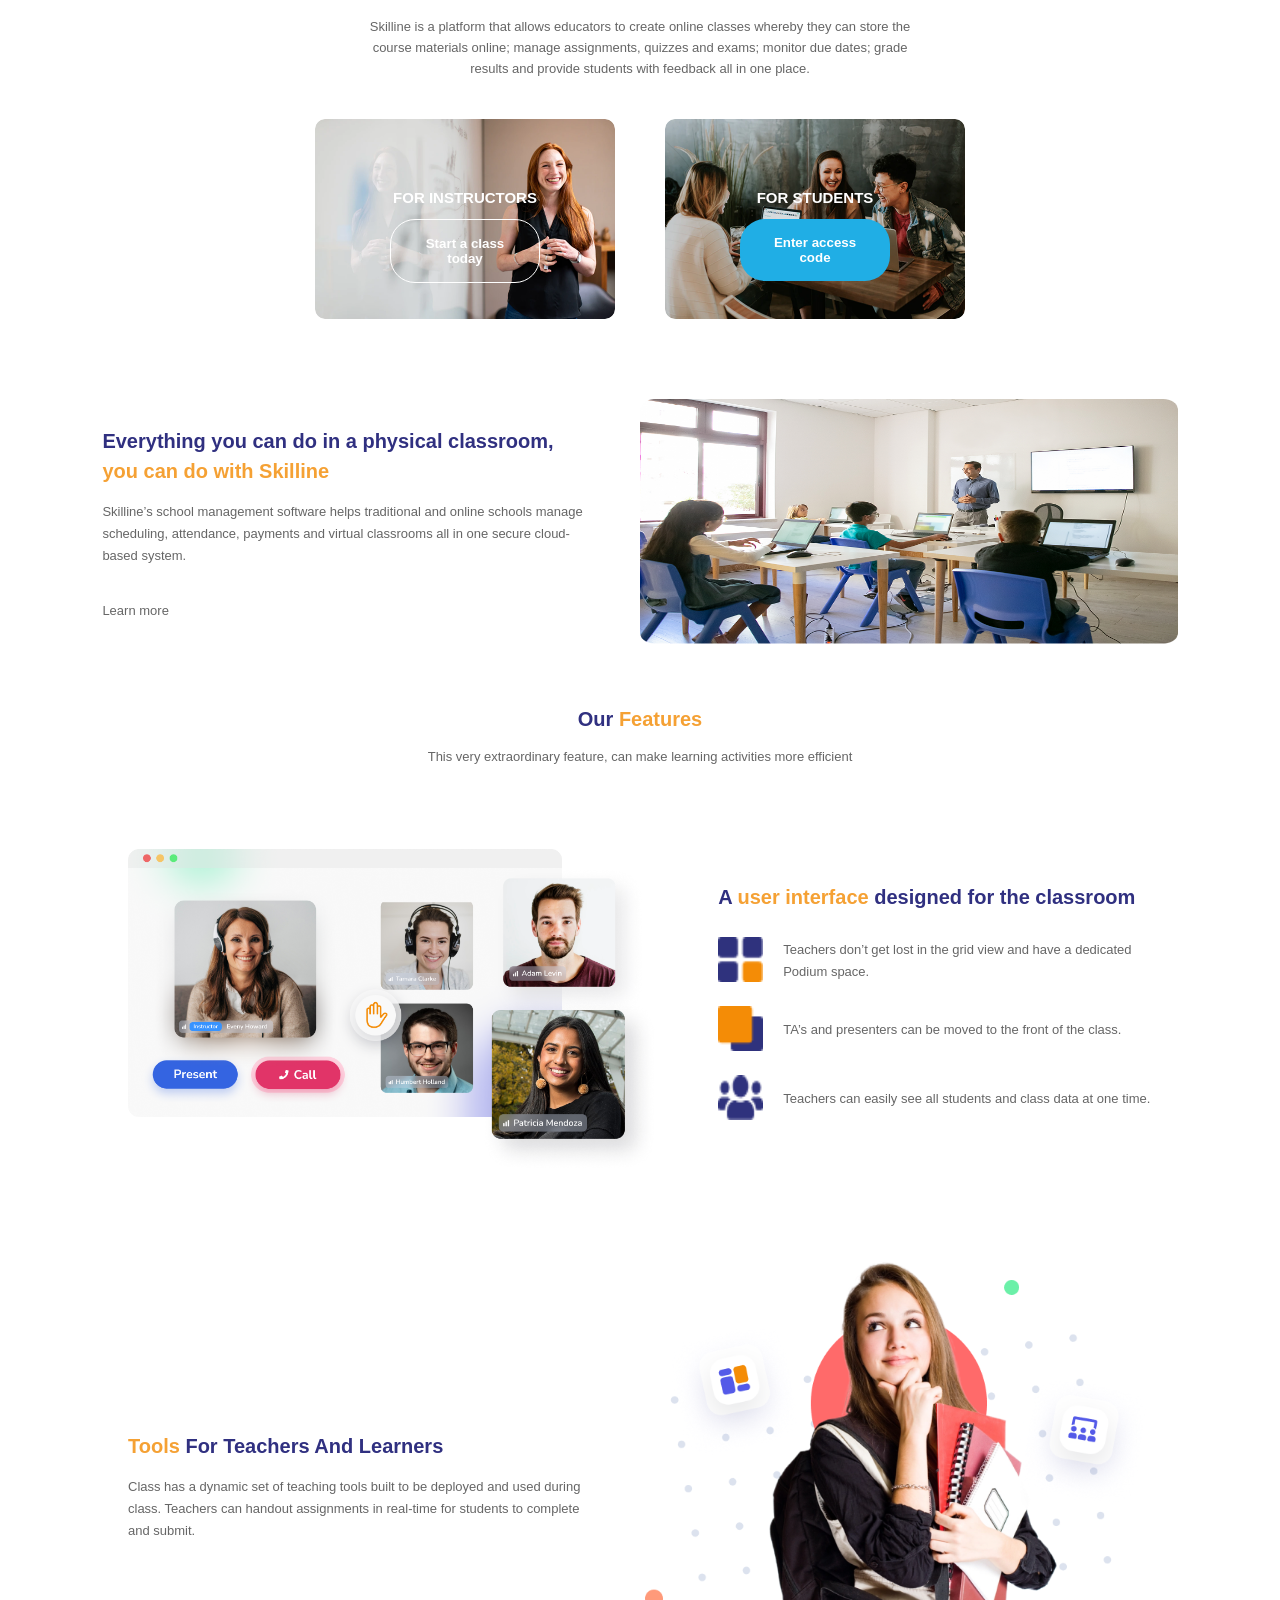
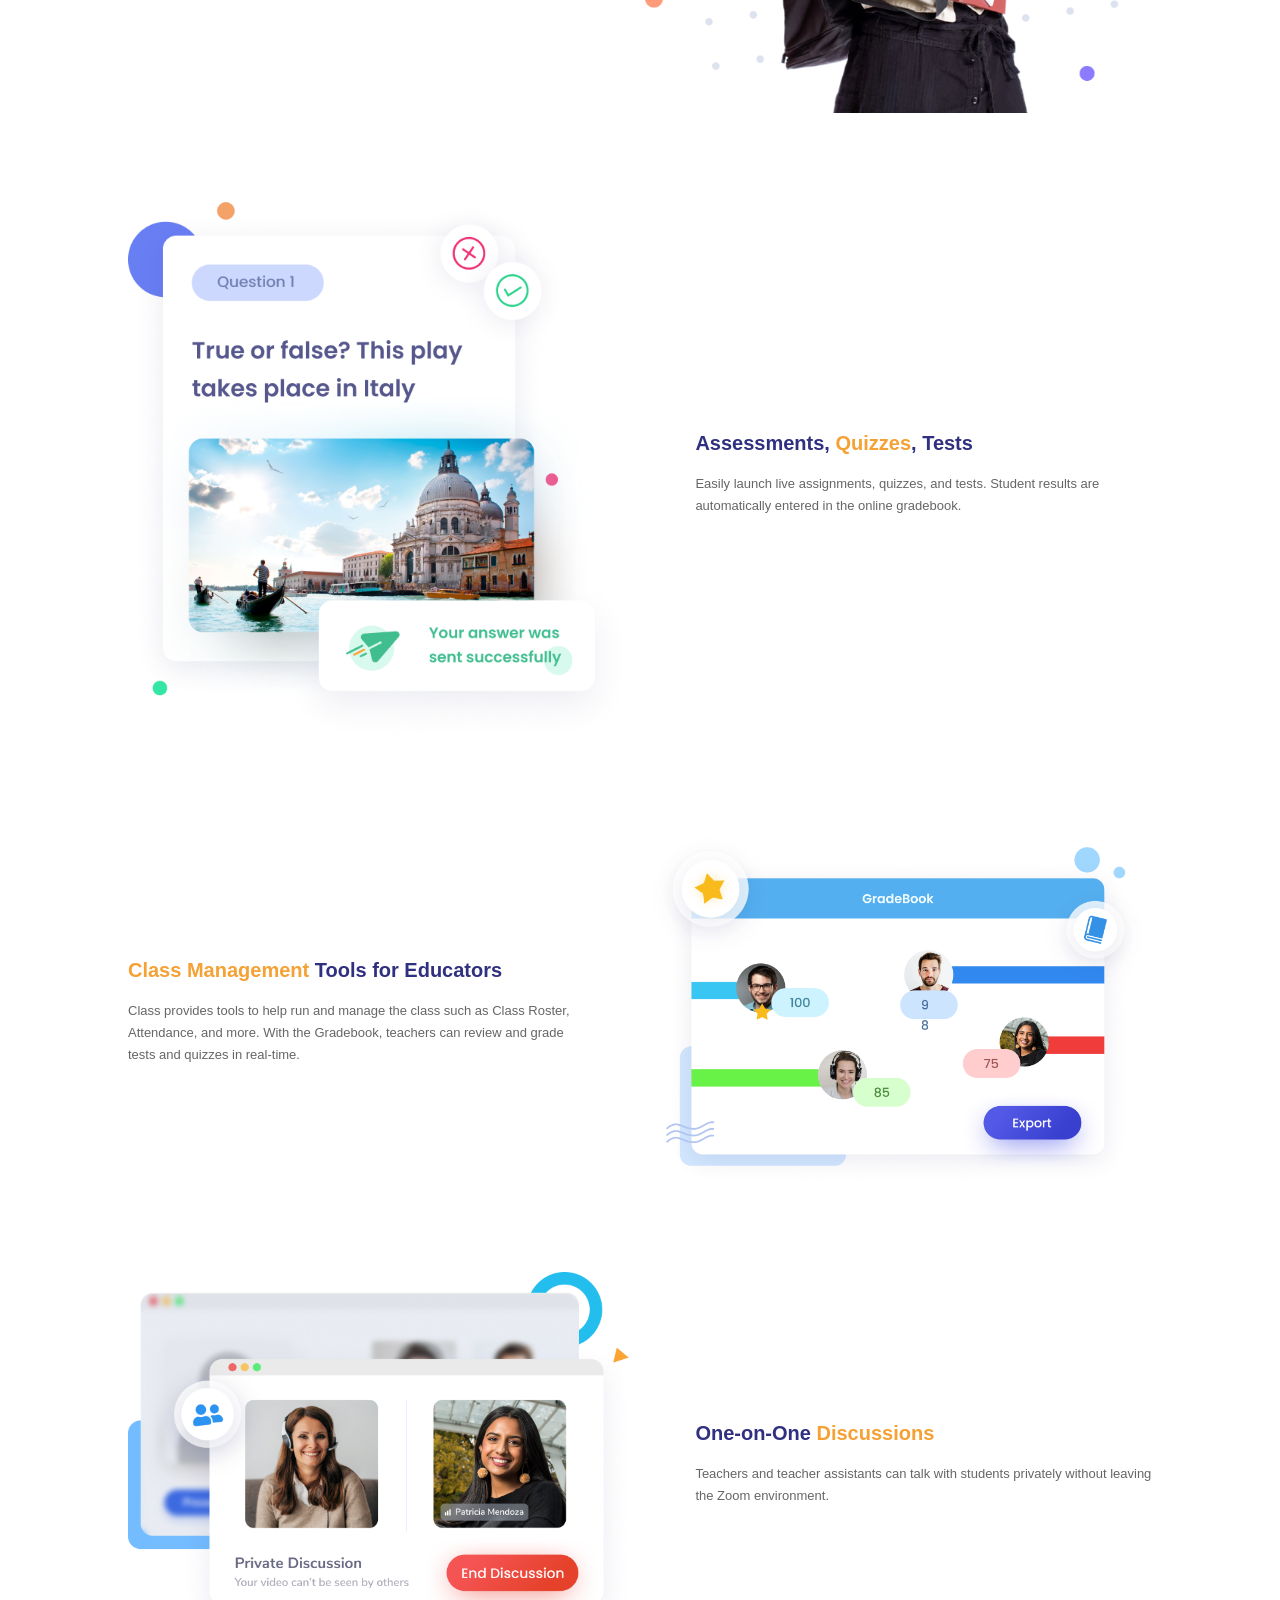
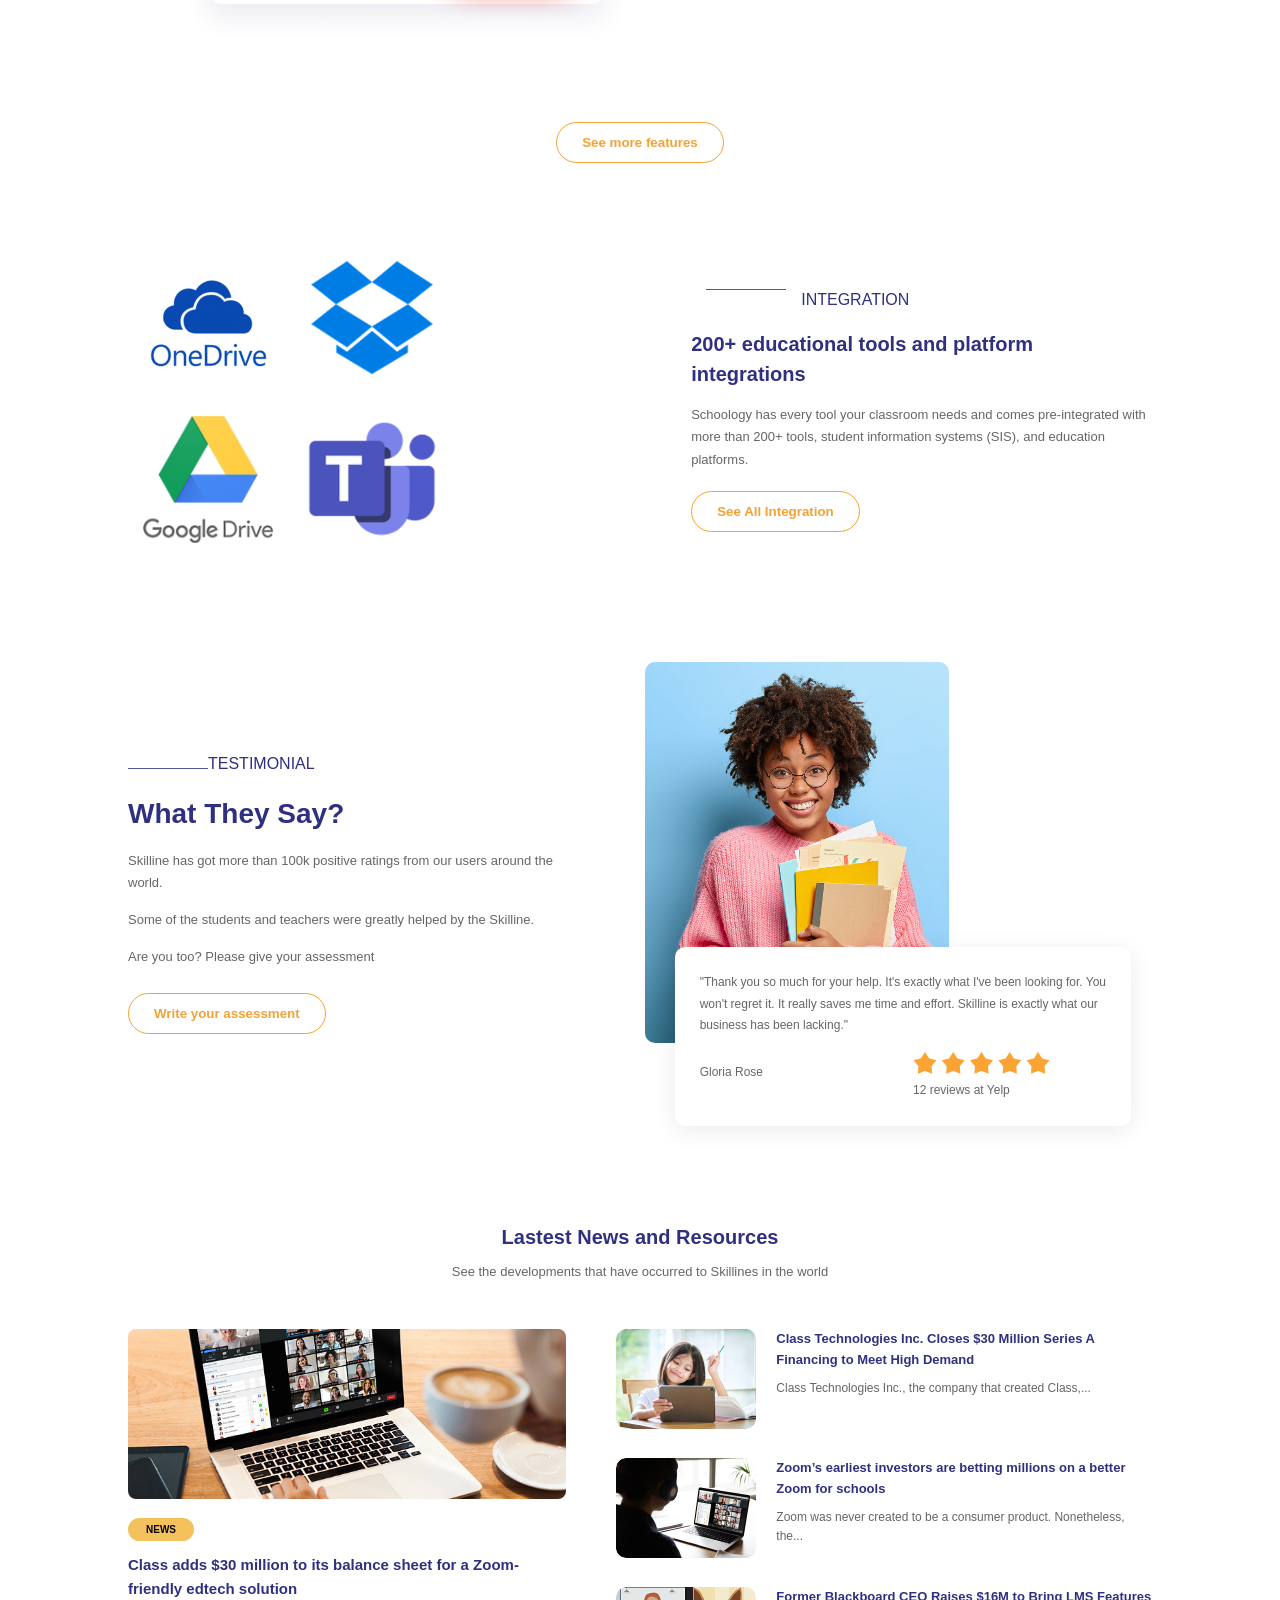
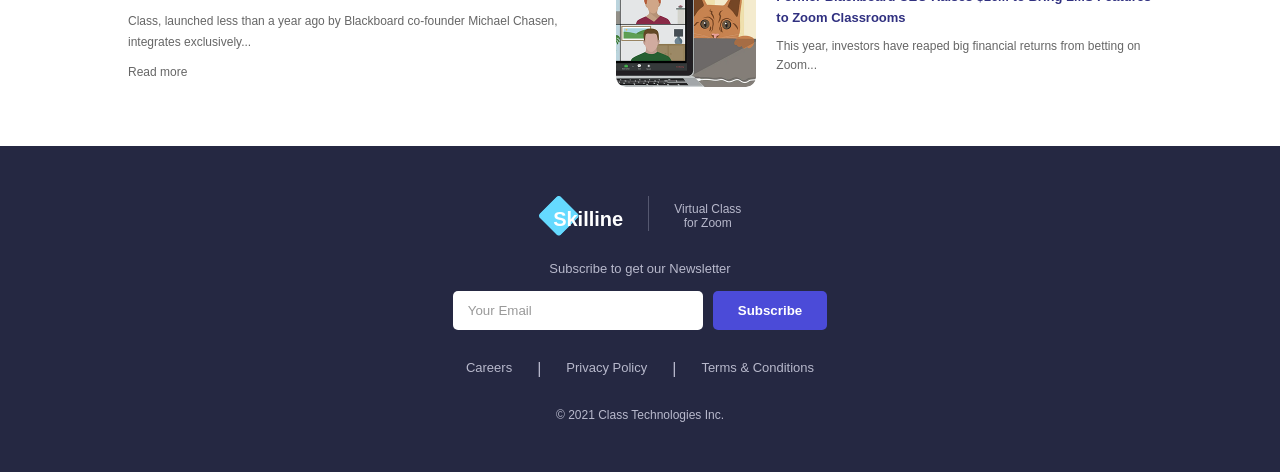
==== commit d9692965: "responsive added" ====
--- a/index.html
+++ b/index.html
@@ -47,8 +47,8 @@
 
             <div class="hero-buttons">
               <button>Join for free</button>
-              <button class="watch">▶</button>
-              <span>Watch how it works</span>
+              <button class="watch">▶
+              <span>Watch how it works</span></button>
             </div>
           </div>
           <div class="box">
@@ -431,7 +431,7 @@
         <div class="footer-logo">
           <div>
             <img src="images/Polygon 1.png" alt="" />
-            <strong>Skilline</strong>
+            <strong class="text-logo">Skilline</strong>
           </div>
 
           <span>Virtual Class<br />for Zoom</span>
--- a/css/main.css
+++ b/css/main.css
@@ -63,6 +63,14 @@
   color: #30304d;
   font-size: 14px;
   cursor: pointer;
+  font-weight: 800;
+}
+.nav li a {
+  color: #30304d;
+  text-decoration: none;
+}
+.nav li a:hover {
+  color: blue;
 }
 
 .btn {
@@ -98,83 +106,81 @@
   align-items: center;
   overflow: hidden;
   border-radius: 0 0 50% 50%/0 0 12% 12%;
-  /* HERO CONTENT */
-}
+}
+
+/* HERO CONTENT */
 .hero-content {
   width: 48%;
   z-index: 3;
   margin-top: -200px;
 }
+
 .hero-content h1 {
   font-size: 45px;
   line-height: 1.1;
   color: #303080;
   max-width: 500px;
 }
+
 .hero-content h1 span {
   color: #ff9500;
 }
-.hero-content {
-  /* DESCRIPTION */
-}
+
+/* DESCRIPTION */
 .hero-content p {
   margin-top: 25px;
   line-height: 1.5;
   color: #555;
   max-width: 400px;
 }
-.hero {
-  /* HERO BUTTONS */
-}
+
+/* HERO BUTTONS */
 .hero-buttons {
   display: flex;
   align-items: center;
   gap: 20px;
   margin-top: 30px;
 }
+
 .hero-buttons button {
   border: none;
   border-radius: 25px;
   cursor: pointer;
-  /* JOIN FOR FREE */
-}
+}
+
 .hero-buttons button:first-child {
   padding: 15px 25px;
-  background-color: #ff9500;
   color: #ffffff;
   font-size: 15px;
 }
-.hero-buttons {
-  /* WATCH BUTTON */
-}
-.hero-buttons .watch {
-  width: 50px;
-  height: 50px;
-  background-color: #ffffff;
+.hero-buttons button:first-child:hover {
+  background-color: #ff9500;
+}
+
+.watch {
+  padding: 15px 25px;
   color: #20aee5;
   font-size: 18px;
-  box-shadow: 0 3px 10px rgba(0, 0, 0, 0.03);
-}
-.hero-buttons {
-  /* WATCH TEXT */
-}
+  align-items: center;
+  text-align: center;
+}
+
 .hero-buttons span {
   color: #30304d;
   font-size: 15px;
-}
-.hero {
-  /* RIGHT SIDE */
-}
-.hero .box {
+  font-weight: 800;
+}
+
+/* RIGHT SIDE */
+.box {
   position: absolute;
   right: 9%;
   bottom: 0;
   width: 550px;
   height: 520px;
 }
-.hero {
-  /* GIRL IMAGE */
-}
+
+/* GIRL IMAGE */
 .hero-image {
   position: absolute;
   right: 40px;
@@ -182,21 +188,22 @@
   width: 430px;
   z-index: 2;
 }
+
 .hero-image img {
   display: block;
   width: 100%;
   height: auto;
 }
-.hero {
-  /* 250K STUDENT CARD */
-}
-.hero .small-box1 {
+
+/* 250K STUDENT CARD */
+.small-box1 {
   position: absolute;
   left: -60px;
   top: 100px;
   z-index: 4;
 }
-.hero .student-box {
+
+.student-box {
   background-color: rgba(255, 255, 255, 0.9);
   padding: 15px;
   width: 180px;
@@ -207,23 +214,25 @@
   gap: 12px;
   margin-left: 90px;
 }
-.hero .student-box img {
+
+.student-box img {
   width: 30px;
   height: auto;
 }
-.hero .student-box strong {
+
+.student-box strong {
   font-size: 14px;
   color: #555;
 }
-.hero .student-box p {
+
+.student-box p {
   font-size: 12px;
   color: #666;
   margin-top: 3px;
 }
-.hero {
-  /* USER EXPERIENCE CARD */
-}
-.hero .user-box {
+
+/* USER EXPERIENCE CARD */
+.user-box {
   background-color: rgba(255, 255, 255, 0.9);
   padding: 15px;
   width: 235px;
@@ -235,20 +244,24 @@
   margin-top: 140px;
   margin-left: 55px;
 }
-.hero .user-box img {
+
+.user-box img {
   width: 35px;
   height: 35px;
 }
-.hero .user-box strong {
+
+.user-box strong {
   font-size: 14px;
   color: #555;
 }
-.hero .user-box p {
+
+.user-box p {
   font-size: 12px;
   color: #666;
   margin-top: 3px;
 }
-.hero .user-box button {
+
+.user-box button {
   padding: 8px 30px;
   border: none;
   border-radius: 25px;
@@ -257,16 +270,16 @@
   cursor: pointer;
   font-size: 12px;
 }
-.hero {
-  /* CONGRATULATIONS CARD */
-}
-.hero .small-box2 {
+
+/* CONGRATULATIONS CARD */
+.small-box2 {
   position: absolute;
   right: -70px;
   top: 215px;
   z-index: 4;
 }
-.hero .congratulations-box {
+
+.congratulations-box {
   background-color: rgba(255, 255, 255, 0.9);
   padding: 15px;
   width: 220px;
@@ -278,23 +291,24 @@
   margin-top: 15px;
   margin-right: 50px;
 }
-.hero .congratulations-box img {
+
+.congratulations-box img {
   width: 32px;
   height: auto;
 }
-.hero .congratulations-box strong {
+
+.congratulations-box strong {
   font-size: 14px;
   color: #555;
 }
-.hero .congratulations-box p {
+
+.congratulations-box p {
   font-size: 11px;
   color: #666;
   margin-top: 3px;
 }
-.hero {
-  /* PINK CHART ICON */
-}
-.hero .icon {
+
+.icon {
   margin-top: -140px;
 }
 
@@ -390,31 +404,30 @@
   gap: 30px;
   max-width: 750px;
   margin: -25px auto 0;
-  /* INDIVIDUAL CARD */
 }
 .row-4 > div {
-  min-height: 215px;
+  max-width: 450px;
   padding: 65px 25px 25px;
   background-color: #ffffff;
   border-radius: 10px;
   box-shadow: 0 8px 30px rgba(45, 45, 100, 0.08);
+  margin-top: 50px;
   display: flex;
   flex-direction: column;
   align-items: center;
-}
-.row-4 {
-  /* CARD HEADING */
+  transition: transform 0.3s ease;
+}
+.row-4 > div:hover {
+  transform: translateY(-10px);
+  background-color: aliceblue;
 }
 .row-4 h5 {
   max-width: 210px;
   font-size: 16px;
   line-height: 1.4;
   color: #303080;
-  font-weight: 500;
+  font-weight: 800;
   margin-bottom: 15px;
-}
-.row-4 {
-  /* CARD DESCRIPTION */
 }
 .row-4 p {
   max-width: 205px;
@@ -974,10 +987,13 @@
 .footer-logo img {
   width: 40px;
   height: 40px;
+  margin-bottom: -10px;
 }
 .footer-logo strong {
   color: #ffffff;
   font-size: 20px;
+  margin-left: -30px;
+  margin-top: -10px;
 }
 .footer-logo span {
   display: block;
@@ -1034,4 +1050,328 @@
 .copyright {
   margin-top: 30px;
   font-size: 12px;
+}
+
+html,
+body {
+  width: 100%;
+  max-width: 100%;
+  overflow-x: hidden;
+}
+
+@media (max-width: 1024px) {
+  .header {
+    padding: 18px 5%;
+  }
+  .navbar {
+    gap: 20px;
+  }
+  .nav ul {
+    gap: 20px;
+  }
+  .btn {
+    gap: 10px;
+  }
+  .btn button {
+    padding: 10px 20px;
+  }
+  .hero {
+    min-height: auto;
+    padding: 80px 6% 40px;
+  }
+  .hero-content {
+    width: 100%;
+    margin-top: 0;
+  }
+  .hero-content h1 {
+    font-size: 38px;
+  }
+  .box {
+    right: 2%;
+    width: 500px;
+    height: 480px;
+  }
+  .hero-image {
+    width: 380px;
+    right: 30px;
+    transform: translateX(50%);
+  }
+  .small-box1 {
+    left: -30px;
+  }
+  .small-box2 {
+    right: -30px;
+  }
+  .row-3,
+  .row-4 {
+    max-width: 90%;
+    gap: 20px;
+  }
+  .about {
+    padding: 30px 6%;
+  }
+  .about-row-2,
+  .about-row-3,
+  .about-row-4,
+  .about-row-5,
+  .about-row-6,
+  .about-row-7,
+  .about-row-8 {
+    gap: 35px;
+  }
+  .blog-wrapper {
+    padding: 30px 6%;
+  }
+  .blog-row-1 > div:nth-child(2) {
+    gap: 25px;
+  }
+  .blog-row-1 > div:nth-child(2) > div {
+    width: 280px;
+  }
+}
+@media (max-width: 768px) {
+  .header {
+    position: relative;
+    flex-direction: column;
+    gap: 20px;
+    padding: 20px 5%;
+  }
+  .navbar {
+    width: 100%;
+    flex-direction: column;
+    gap: 20px;
+  }
+  .nav {
+    width: 100%;
+  }
+  .nav ul {
+    flex-direction: column;
+    gap: 15px;
+    width: 100%;
+  }
+  .btn {
+    width: 100%;
+    justify-content: center;
+  }
+  .btn button {
+    padding: 10px 22px;
+  }
+  /*   HERO   */
+  .home-wrapper {
+    padding: 0;
+    width: 100%;
+  }
+  .hero {
+    min-height: auto;
+    padding: 60px 6% 40px;
+    flex-direction: column;
+    align-items: center;
+    overflow: hidden;
+    border-radius: 0 0 30% 30%/0 0 5% 5%;
+  }
+  .hero-content {
+    width: 100%;
+    margin-top: 0;
+    text-align: center;
+    z-index: 5;
+  }
+  .hero-content h1 {
+    font-size: 34px;
+    line-height: 1.15;
+    max-width: 500px;
+    margin: 0 auto;
+  }
+  .hero-content p {
+    max-width: 500px;
+    margin: 20px auto 0;
+  }
+  .hero-buttons {
+    justify-content: center;
+    flex-wrap: wrap;
+    margin-top: 25px;
+  }
+  /*   HERO IMAGE AREA   */
+  .box {
+    position: relative;
+    right: auto;
+    bottom: auto;
+    width: 100%;
+    max-width: 500px;
+    height: 450px;
+    margin: 30px auto 0;
+  }
+  /* MAIN IMAGE */
+  .hero-image {
+    position: absolute;
+    width: 320px;
+    max-width: 80%;
+    right: 50%;
+    bottom: 0;
+    transform: translateX(50%);
+    z-index: 2;
+  }
+  /*   FLOATING CARDS   */
+  .small-box1 {
+    position: absolute;
+    left: 0;
+    top: 50px;
+    z-index: 4;
+  }
+  .student-box {
+    margin-left: 0;
+  }
+  .small-box2 {
+    position: absolute;
+    right: 0;
+    top: 180px;
+    z-index: 4;
+  }
+  .congratulations-box {
+    margin-right: -40px;
+  }
+  .user-box {
+    margin-left: 0;
+    margin-top: 110px;
+  }
+  .wrapper {
+    padding: 40px 6%;
+  }
+  .row-1 > div {
+    display: grid;
+    grid-template-columns: repeat(3, 1fr);
+  }
+  .row-3 {
+    grid-template-columns: 1fr;
+    gap: 50px;
+    margin-top: 60px;
+  }
+  .row-4 {
+    grid-template-columns: 1fr;
+    gap: 25px;
+    margin-top: -25px;
+  }
+  .row-4 > div {
+    width: 100%;
+  }
+  .blog-wrapper {
+    padding: 30px 6%;
+  }
+  .blog-row-1 > div:nth-child(2) {
+    flex-direction: column;
+    align-items: center;
+    gap: 25px;
+  }
+  .blog-row-1 > div:nth-child(2) > div {
+    width: 100%;
+    max-width: 400px;
+  }
+  .blog-row-2 {
+    flex-direction: column;
+    gap: 30px;
+  }
+  .blog-row-2 > div:first-child,
+  .blog-row-2 > div:last-child {
+    width: 100%;
+  }
+  .blog-row-2 img {
+    height: auto;
+  }
+  .about {
+    padding: 30px 6%;
+  }
+  .about-row-2,
+  .about-row-3,
+  .about-row-4,
+  .about-row-5,
+  .about-row-6,
+  .about-row-7,
+  .about-row-8 {
+    flex-direction: column;
+    gap: 35px;
+    margin-top: 60px;
+  }
+  .about-row-2 > *,
+  .about-row-3 > *,
+  .about-row-4 > *,
+  .about-row-5 > *,
+  .about-row-6 > *,
+  .about-row-7 > *,
+  .about-row-8 > * {
+    width: 100%;
+  }
+  .col-1,
+  .col-2,
+  .about-row-3-col-1,
+  .about-row-3-col-2,
+  .about-row-4-col-1,
+  .about-row-4-col-2,
+  .about-row-5-col-1,
+  .about-row-5-col-2,
+  .about-row-6-col-1,
+  .about-row-6-col-2,
+  .about-row-7 > div,
+  .about-row-8-col-1,
+  .about-row-8-col-2 {
+    width: 100%;
+  }
+  .about-row-8-col-2 > div:first-child {
+    width: 100%;
+  }
+  .about-row-8-col-2 > div:last-child {
+    width: 95%;
+    margin: -50px auto 0;
+  }
+  .name-rate {
+    gap: 30px;
+    justify-content: space-between;
+  }
+  .about-row-9-R2 {
+    flex-direction: column;
+    gap: 40px;
+  }
+  .about-row-9-R2-col-1,
+  .about-row-9-R2-col-2 {
+    width: 100%;
+  }
+  .news-1,
+  .news-2,
+  .news-3 {
+    align-items: flex-start;
+  }
+  .footer {
+    padding: 35px 6%;
+  }
+  .footer-logo {
+    flex-direction: column;
+  }
+  .footer-logo div {
+    border-right: none;
+    border-bottom: 1px solid #555870;
+    padding-right: 0;
+    padding-bottom: 15px;
+  }
+  .subscribe {
+    flex-direction: column;
+    align-items: center;
+  }
+  .subscribe input {
+    width: 100%;
+    max-width: 300px;
+  }
+  .subscribe button {
+    width: 150px;
+  }
+  .footer-links {
+    flex-wrap: wrap;
+    gap: 15px;
+  }
+}
+button {
+  font-weight: bold;
+  transition: transform 0.3s ease, box-shadow 0.3s ease;
+}
+
+button:hover {
+  transform: translateY(-5px);
+  box-shadow: 0 5px 15px rgba(0, 0, 0, 0.15);
 }/*# sourceMappingURL=main.css.map */
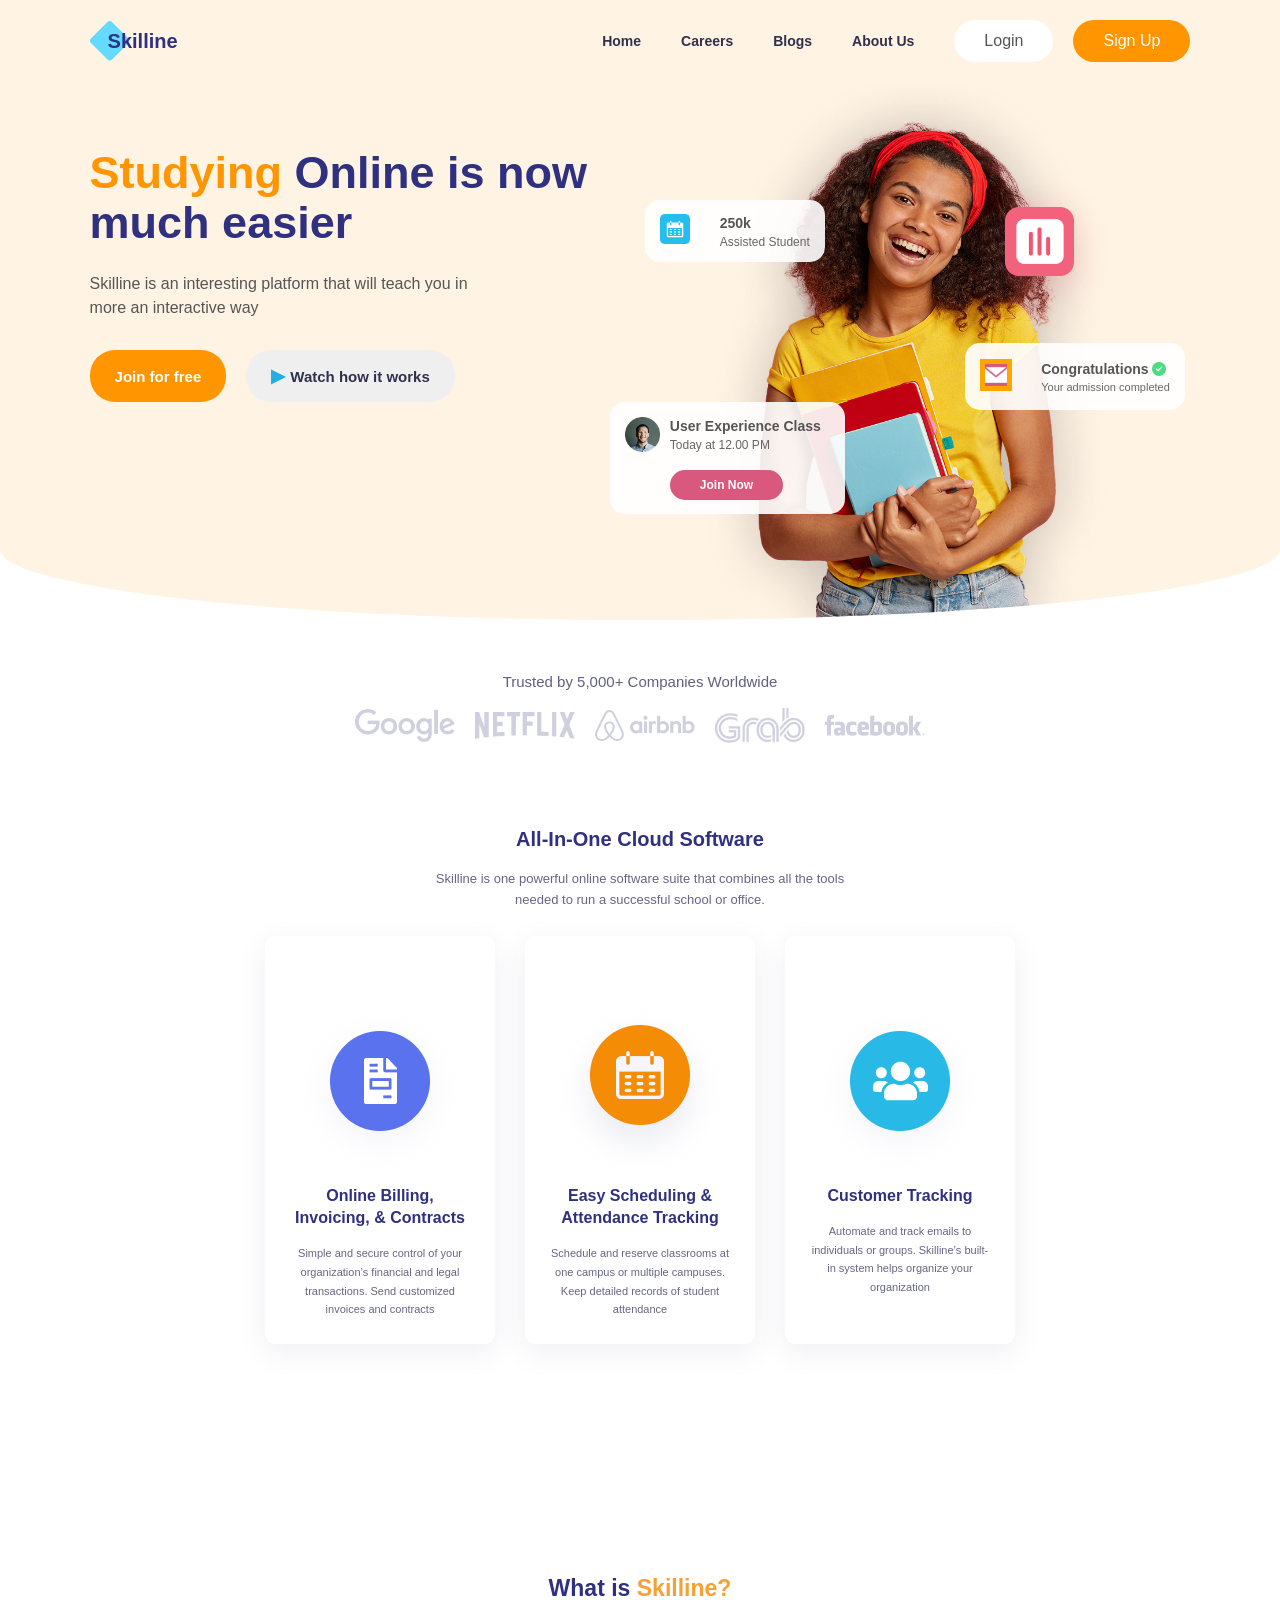
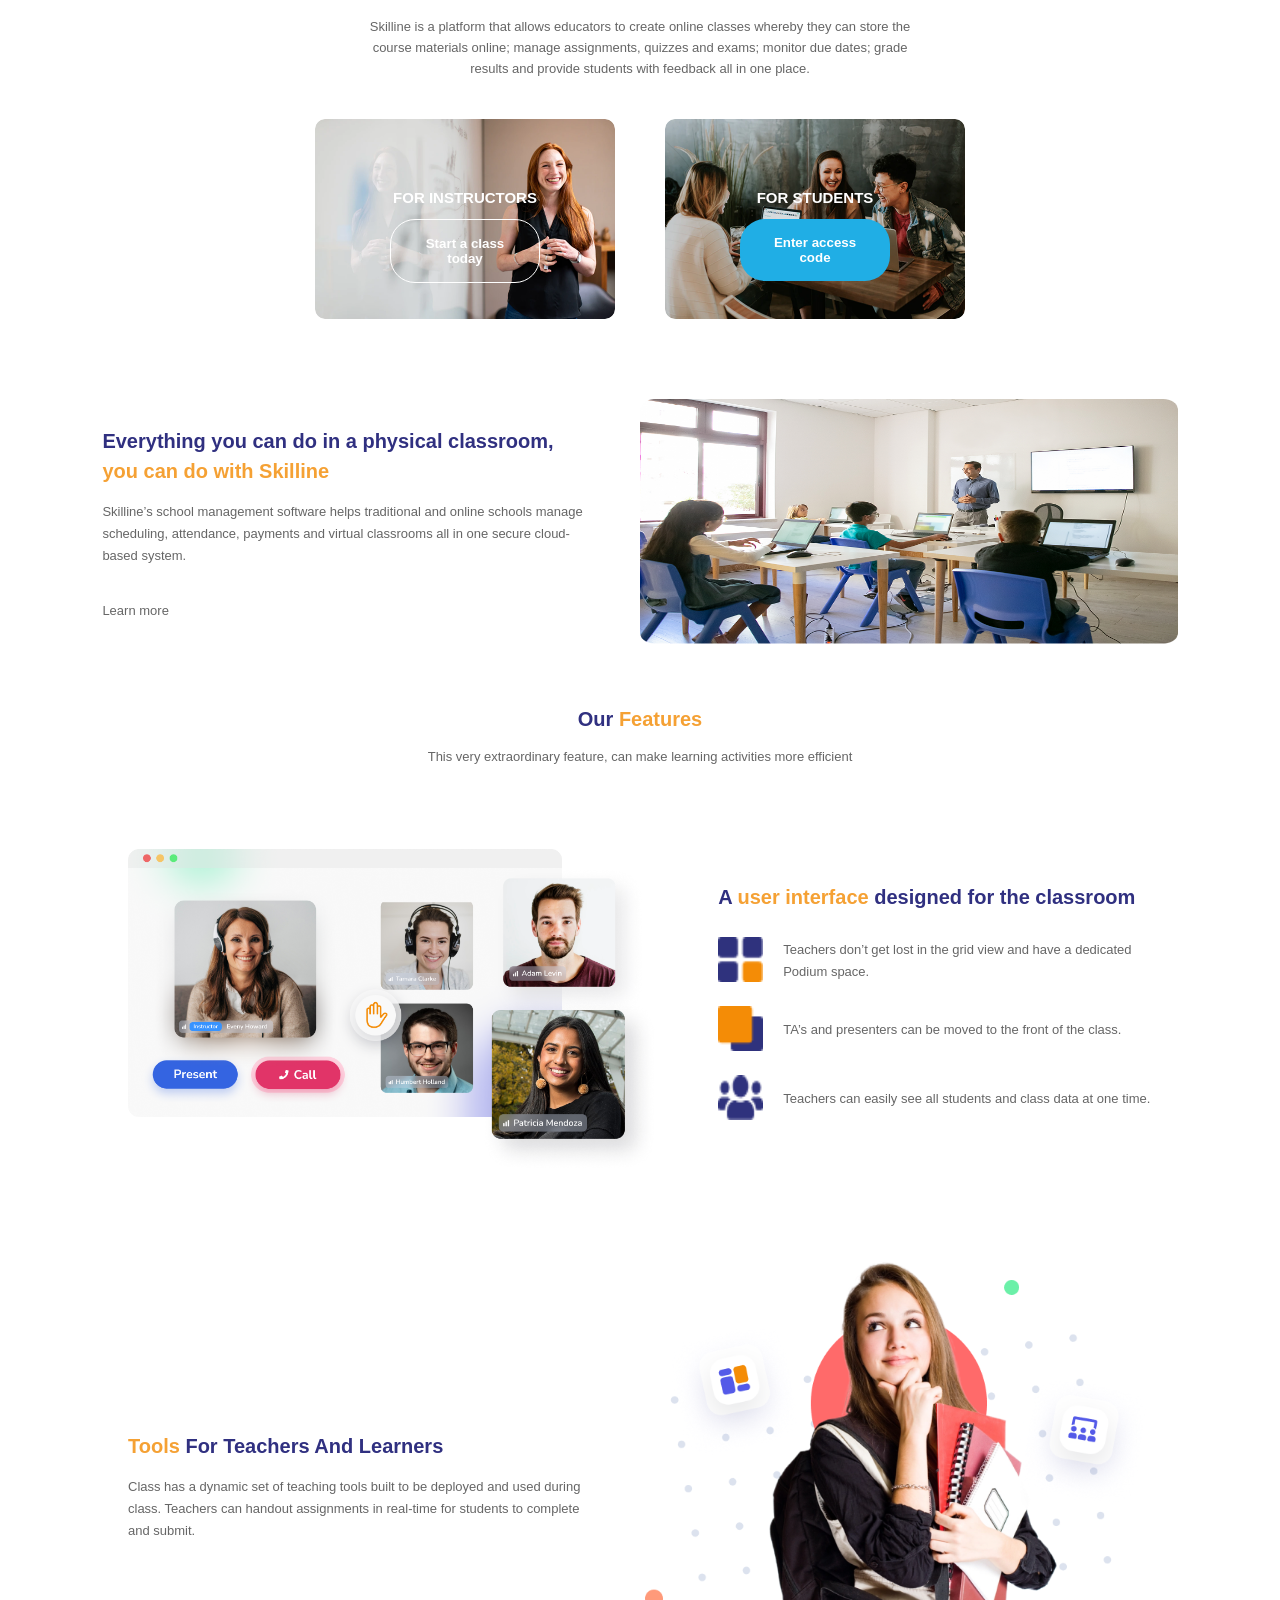
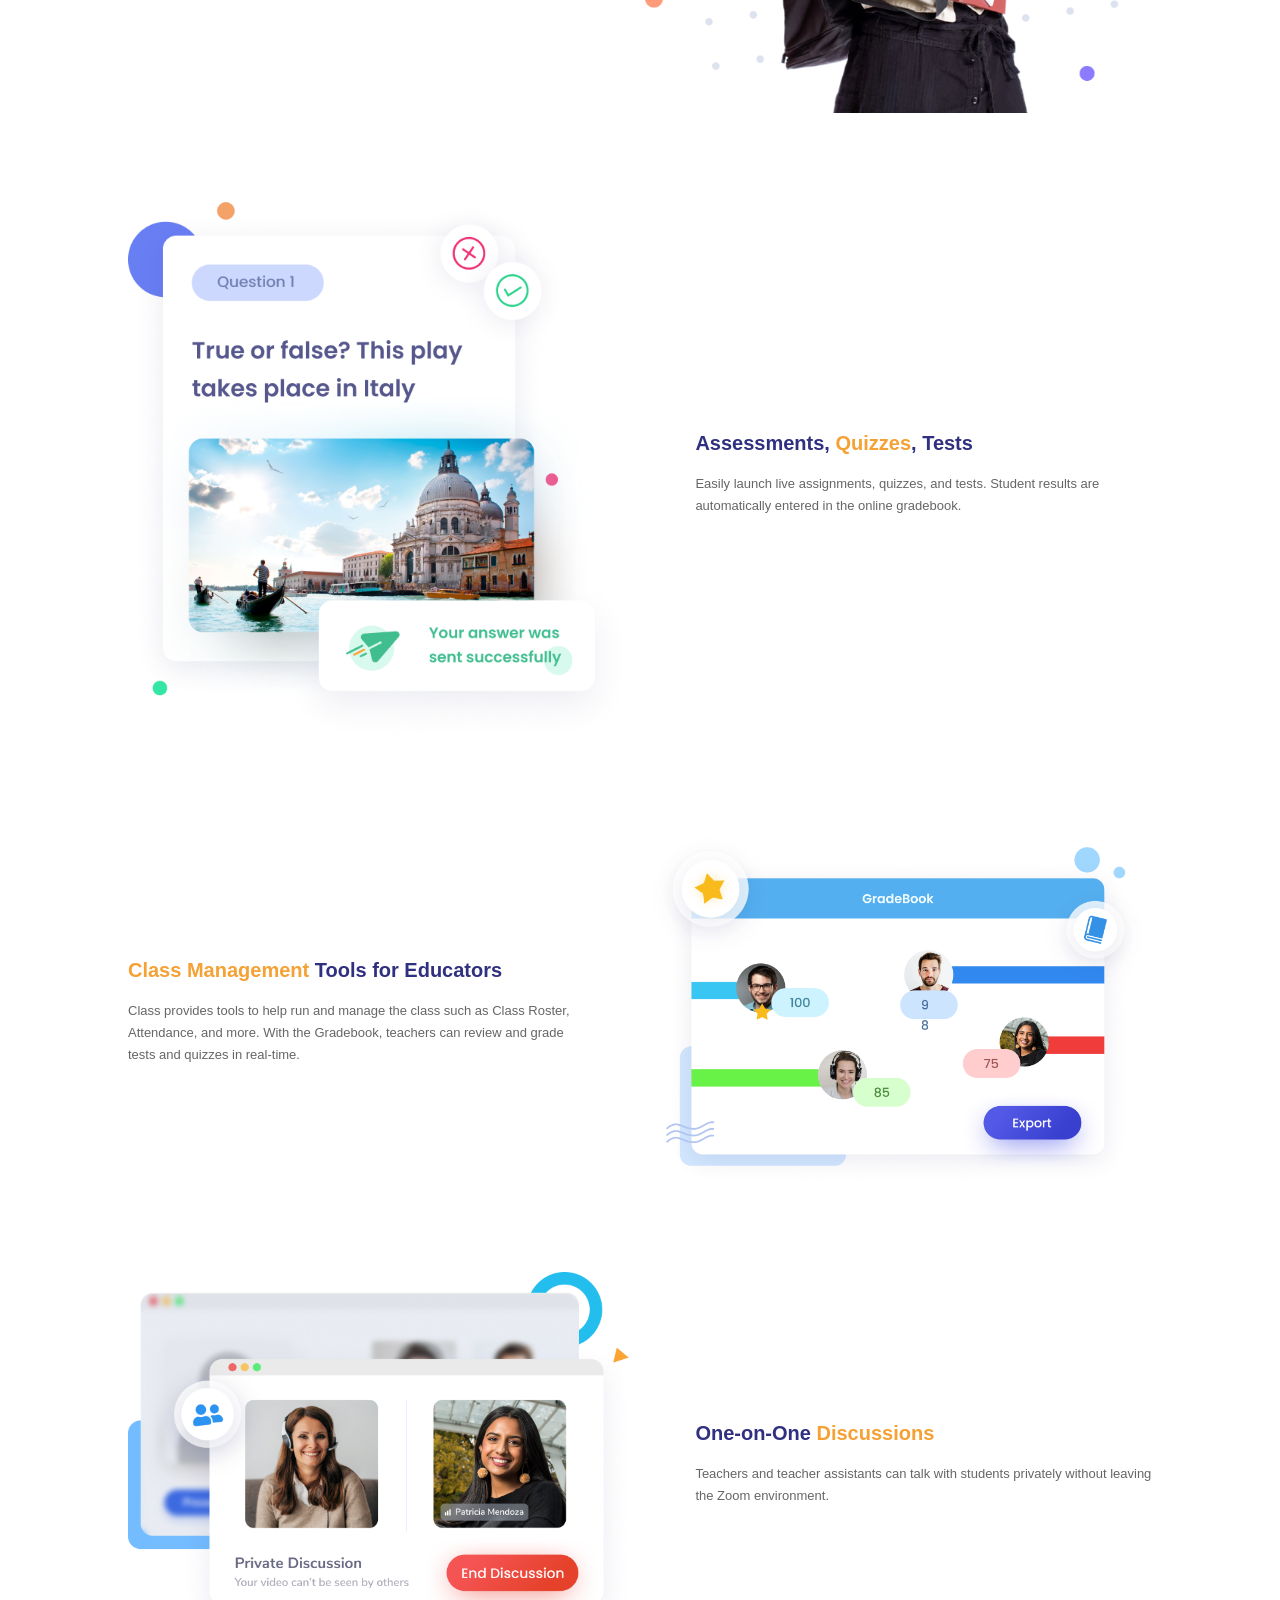
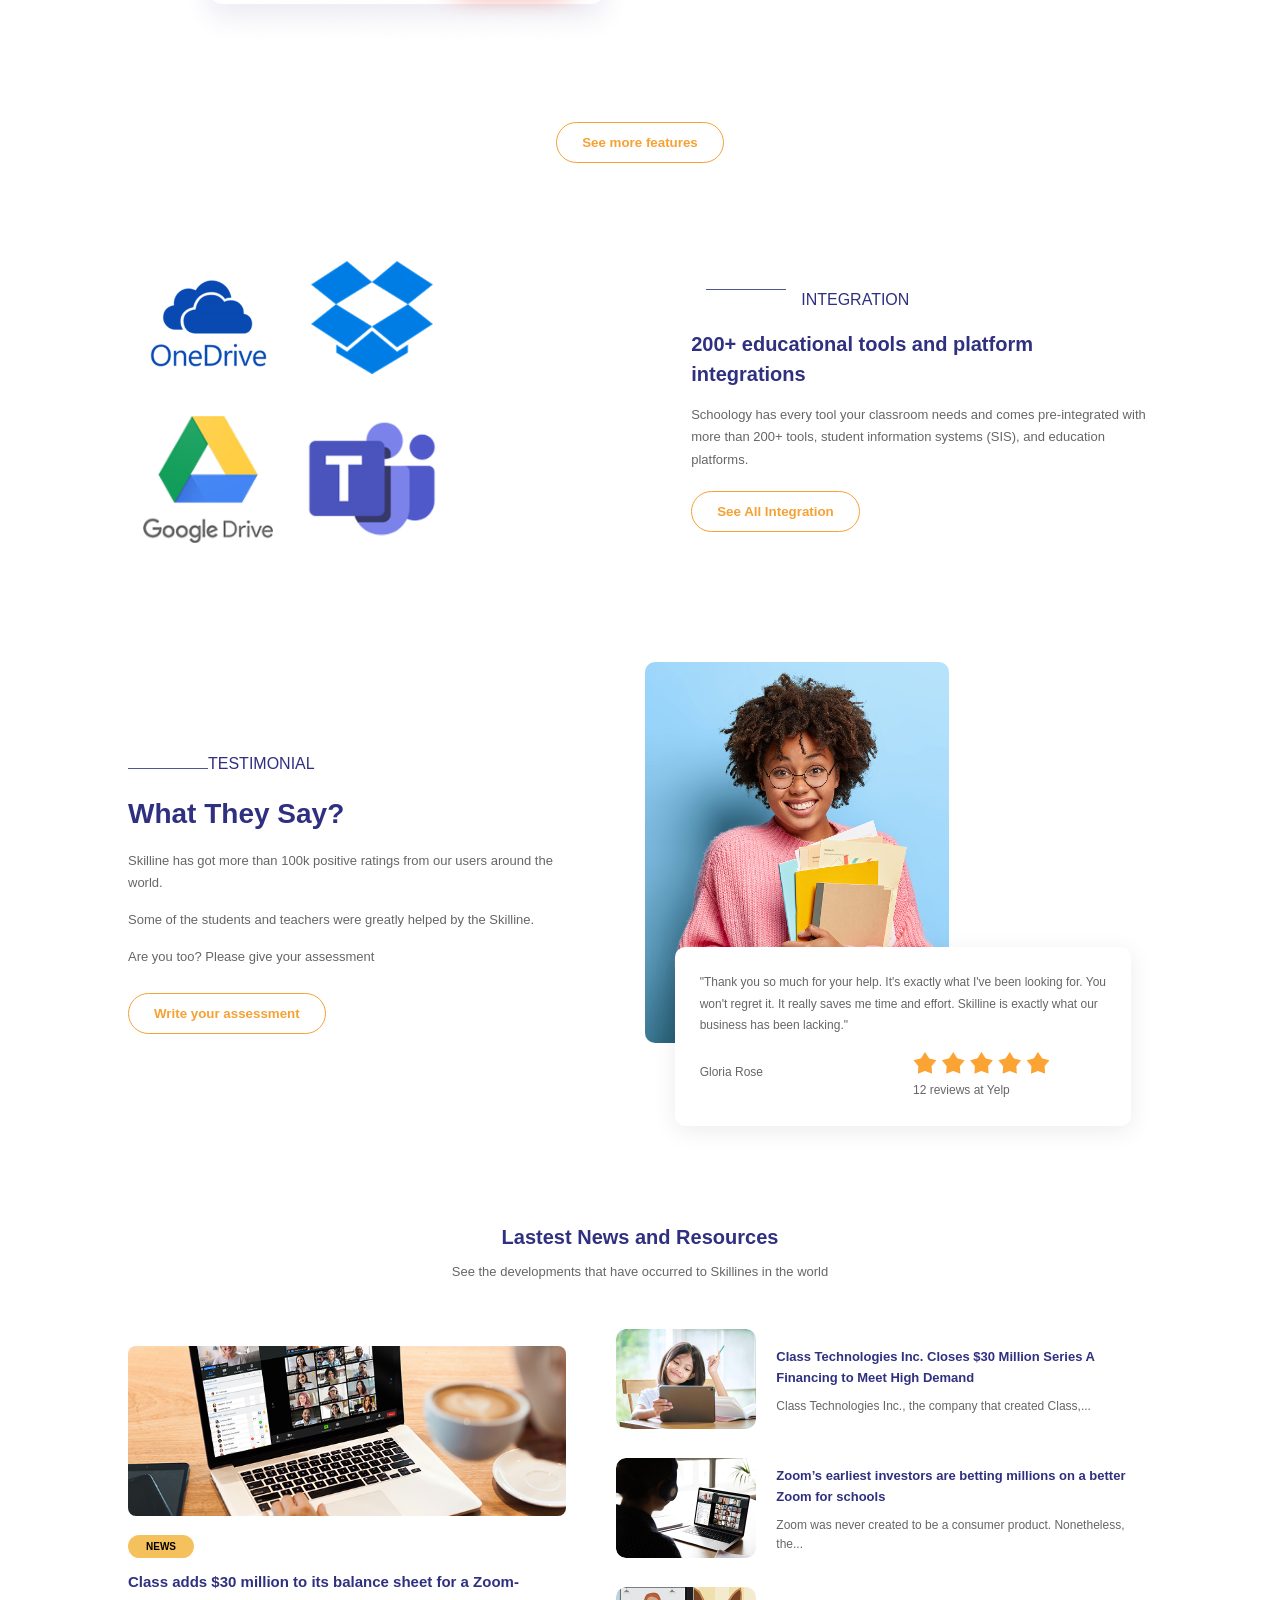
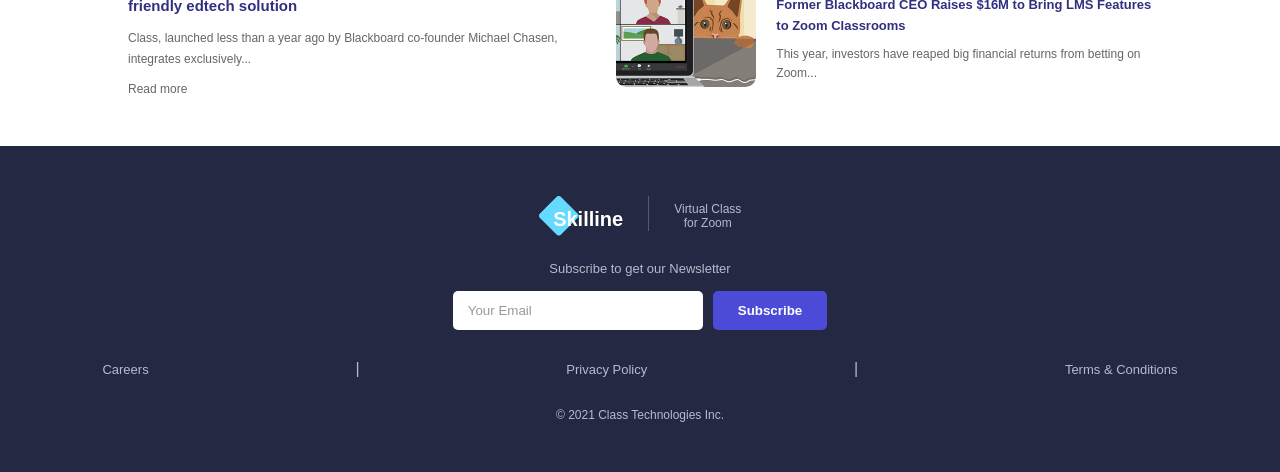
==== commit 0131e778: "Responsive design Updated" ====
--- a/index.html
+++ b/index.html
@@ -5,6 +5,7 @@
     <meta name="viewport" content="width=device-width, initial-scale=1.0" />
     <title>Online learning landing page</title>
     <link rel="stylesheet" href="css/main.css" />
+    <link rel="stylesheet" href="https://cdnjs.cloudflare.com/ajax/libs/font-awesome/6.5.2/css/all.min.css">
   </head>
   <body>
     <div class="main-wrapper">
@@ -80,9 +81,9 @@
             <div class="small-box2">
               <div class="icon"><img src="images/Group 9.png" alt="" /></div>
               <div class="congratulations-box">
-                <div><img src="images/email 2 1.png" alt="" /></div>
-                <div>
-                  <strong>Congratulations</strong>
+                <div><img src="images/email 2 1.png" class="email" alt="" /></div>
+                <div>
+                  <strong>Congratulations <i class="fa-solid fa-circle-check"></i></strong>
                   <p>Your admission completed</p>
                 </div>
               </div>
--- a/css/main.css
+++ b/css/main.css
@@ -103,6 +103,7 @@
   min-height: 590px;
   padding: 100px 7% 0;
   display: flex;
+  justify-content: space-between;
   align-items: center;
   overflow: hidden;
   border-radius: 0 0 50% 50%/0 0 12% 12%;
@@ -137,7 +138,6 @@
 /* HERO BUTTONS */
 .hero-buttons {
   display: flex;
-  align-items: center;
   gap: 20px;
   margin-top: 30px;
 }
@@ -152,8 +152,6 @@
   padding: 15px 25px;
   color: #ffffff;
   font-size: 15px;
-}
-.hero-buttons button:first-child:hover {
   background-color: #ff9500;
 }
 
@@ -210,6 +208,7 @@
   height: 62px;
   border-radius: 15px;
   display: flex;
+  justify-content: space-between;
   align-items: center;
   gap: 12px;
   margin-left: 90px;
@@ -286,6 +285,7 @@
   height: 67px;
   border-radius: 15px;
   display: flex;
+  justify-content: space-between;
   align-items: center;
   gap: 12px;
   margin-top: 15px;
@@ -295,11 +295,17 @@
 .congratulations-box img {
   width: 32px;
   height: auto;
+  background-color: #d8587e;
+  border: 1px solid orange;
+  border-width: 5px;
 }
 
 .congratulations-box strong {
   font-size: 14px;
   color: #555;
+}
+.congratulations-box strong .fa-circle-check {
+  color: #4ade80;
 }
 
 .congratulations-box p {
@@ -343,7 +349,7 @@
   display: flex;
   align-items: center;
   justify-content: center;
-  gap: 55px;
+  gap: 20px;
 }
 .row-1 {
   /* LOGO IMAGES */
@@ -518,8 +524,8 @@
 /* SECOND ROW */
 .blog-row-2 {
   display: flex;
-  align-items: center;
-  justify-content: space-between;
+  justify-content: space-between;
+  align-items: center;
   gap: 50px;
   margin-top: 80px;
   /* LEFT SIDE */
@@ -900,6 +906,7 @@
 .about-row-9-R2 {
   display: flex;
   justify-content: space-between;
+  align-items: center;
   gap: 50px;
   margin-top: 50px;
 }
@@ -940,6 +947,8 @@
 .news-2,
 .news-3 {
   display: flex;
+  justify-content: space-between;
+  align-items: center;
   gap: 20px;
   margin-bottom: 25px;
 }
@@ -1038,7 +1047,8 @@
 
 .footer-links {
   display: flex;
-  justify-content: center;
+  justify-content: space-between;
+  align-items: center;
   gap: 25px;
   margin-top: 30px;
 }
@@ -1237,8 +1247,9 @@
     padding: 40px 6%;
   }
   .row-1 > div {
-    display: grid;
-    grid-template-columns: repeat(3, 1fr);
+    display: flex;
+    justify-content: space-between;
+    gap: 5px;
   }
   .row-3 {
     grid-template-columns: 1fr;
@@ -1246,9 +1257,10 @@
     margin-top: 60px;
   }
   .row-4 {
-    grid-template-columns: 1fr;
-    gap: 25px;
+    grid-template-columns: 3 1fr;
+    gap: 15px;
     margin-top: -25px;
+    margin-left: -20px;
   }
   .row-4 > div {
     width: 100%;
